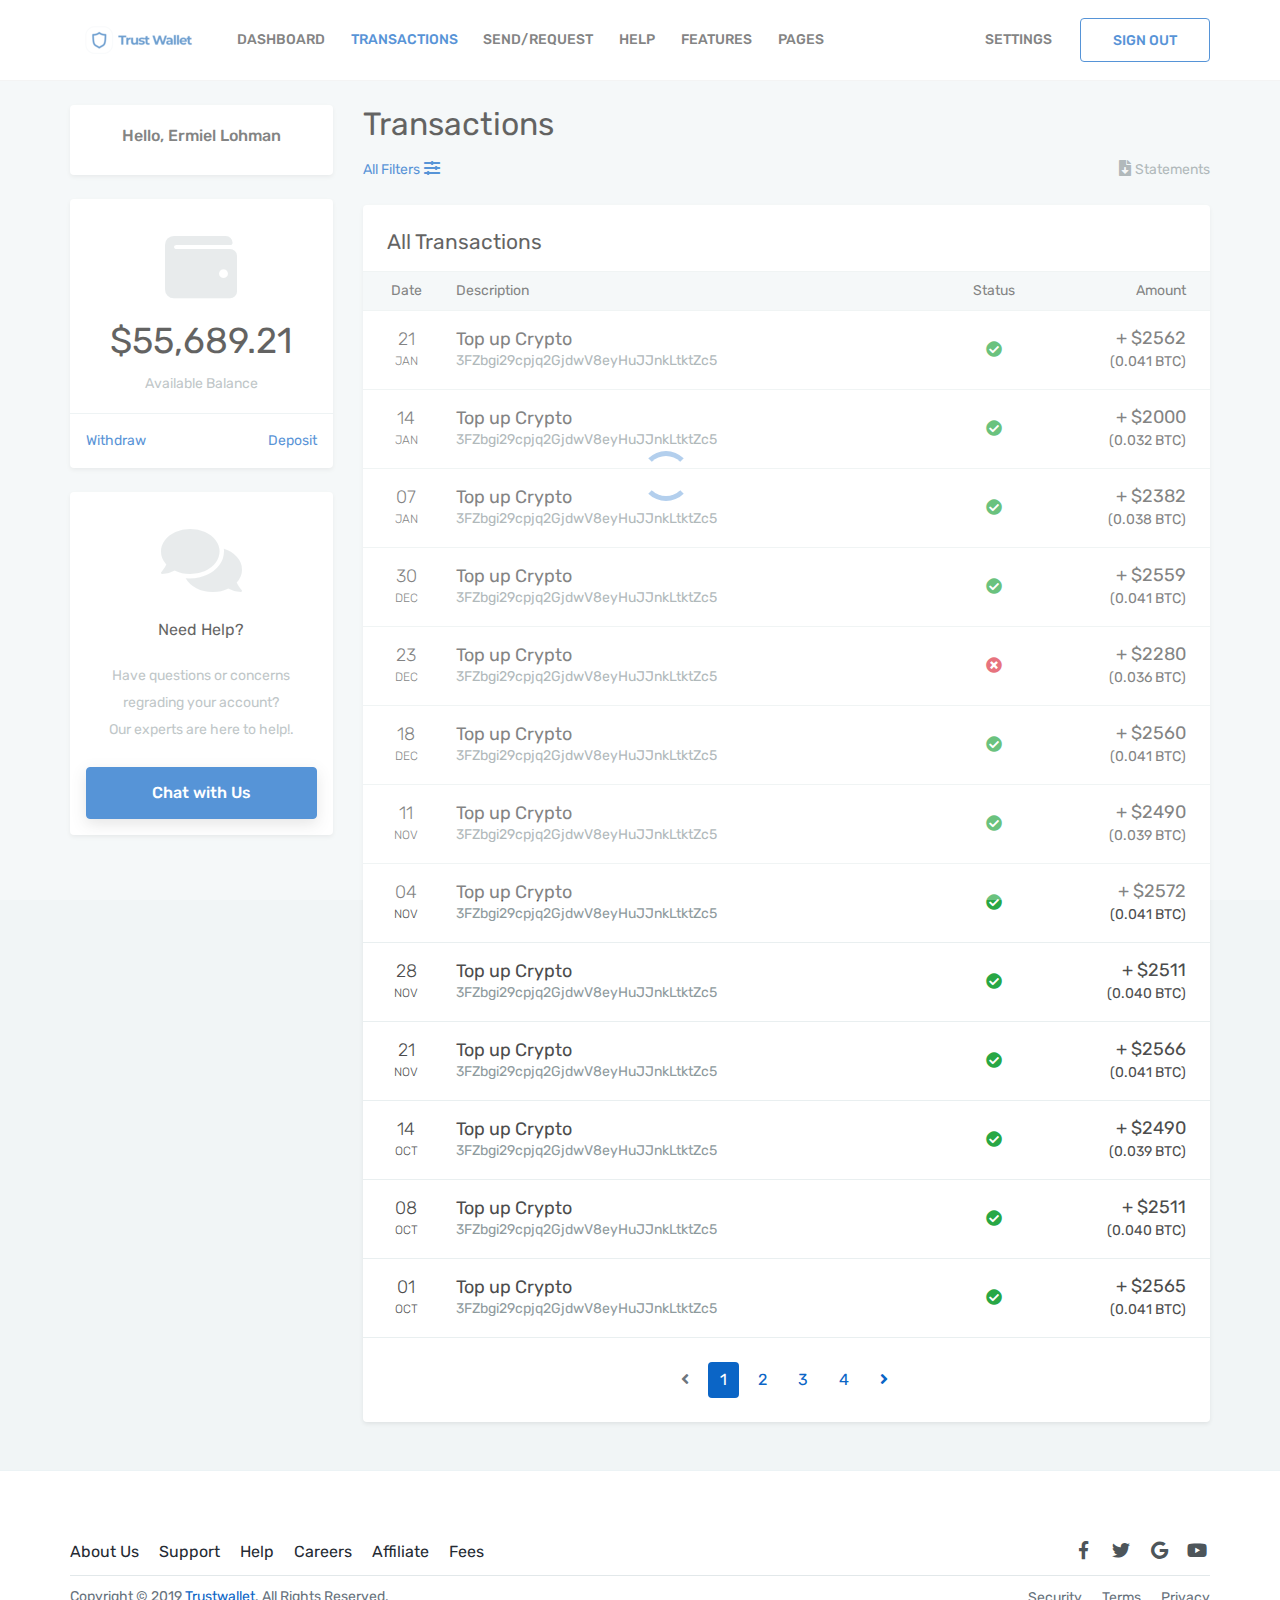
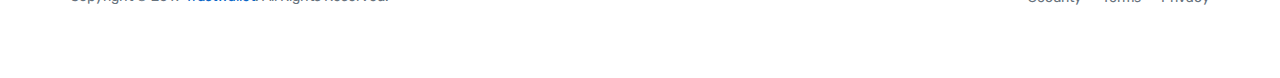
==== index.html @ 469fa81f "test 2" ====
<!DOCTYPE html>
<html lang="en">
<head>
<meta charset="UTF-8" />
<meta http-equiv="X-UA-Compatible" content="IE=edge">
<meta name="viewport" content="width=device-width, initial-scale=1, minimum-scale=1.0, shrink-to-fit=no">
<link href="images/favicon.png" rel="icon" />
<title>TrustWallet - Money Transfer and Online Payments </title>
<meta name="description" content="This professional design html template is for build a Money Transfer and online payments website.">
<meta name="author" content="harnishdesign.net">

<!-- Web Fonts
============================================= -->
<link rel='stylesheet' href='https://fonts.googleapis.com/css?family=Rubik:300,300i,400,400i,500,500i,700,700i,900,900i' type='text/css'>

<!-- Stylesheet
============================================= -->
<link rel="stylesheet" type="text/css" href="vendor/bootstrap/css/bootstrap.min.css" />
<link rel="stylesheet" type="text/css" href="vendor/font-awesome/css/all.min.css" />
<link rel="stylesheet" type="text/css" href="vendor/daterangepicker/daterangepicker.css" />
<!--<link rel="stylesheet" type="text/css" href="css/stylesheet.css" />-->

  <style>
    /*-----------------------------------------------------------------------------------

   Template Name: Payyed
   Description: Money Transfer and Online Payments HTML Template
   Template URI: http://demo.harnishdesign.net/html/payyed
   Author: Harnish Design
   Author URI: https://themeforest.net/user/harnishdesign
   Version: 1.0

=================================================
  Table of Contents
=================================================

	- Basic
	- Helpers Classes
	- Layouts
	- Header
		- Logo
		- Primary Menu
		- Secondary Nav
		- Page Header
	- Profile
		- Dashboard
		- Cards & Bank Account Page
	- Elements
		- Featured Box
		- Team
		- Accordion & Toggle
		- Tabs
		- Easy Responsive Tab Accordion
		- Custom Background
		- Owl Carousel
		- Brands Grid
		- Banner
		- Simple ul
	- Footer
		- Social Icons
		- Back to Top
	- Extra

-------------------------------------------------------------------*/
    /* =================================== */
    /*  Basic Style
    /* =================================== */
    body, html {
      height: 100%;
    }

    body {
      background: #f5f5f5;
      color: #4c4d4d;
      font-family: "Rubik", sans-serif;
      font-size: 14px;
      line-height: 22px;
    }

    form {
      padding: 0;
      margin: 0;
      display: inline;
    }

    img {
      vertical-align: inherit;
    }

    a, a:focus {
      color: #0b65c6;
      -webkit-transition: all 0.2s ease;
      transition: all 0.2s ease;
    }

    a:hover, a:active {
      color: #0b65c6;
      text-decoration: none;
      -webkit-transition: all 0.2s ease;
      transition: all 0.2s ease;
    }

    a:focus, a:active,
    .btn.active.focus,
    .btn.active:focus,
    .btn.focus,
    .btn:active.focus,
    .btn:active:focus,
    .btn:focus,
    button:focus,
    button:active {
      outline: none;
    }

    p {
      line-height: 1.9;
    }

    blockquote {
      border-left: 5px solid #eee;
      padding: 10px 20px;
    }

    iframe {
      border: 0 !important;
    }

    h1, h2, h3, h4, h5, h6 {
      color: #1e1d1c;
      font-family: "Rubik", sans-serif;
    }

    .lead {
      font-size: 1.3em;
      line-height: 1.8;
    }

    /*-------- Preloader --------*/
    #preloader {
      position: fixed;
      z-index: 999999999 !important;
      background-color: #fff;
      top: 0;
      left: 0;
      right: 0;
      bottom: 0;
      width: 100%;
      height: 100%;
    }
    #preloader [data-loader="dual-ring"] {
      position: absolute;
      top: 50%;
      left: 50%;
      width: 50px;
      height: 50px;
      margin-left: -25px;
      margin-top: -25px;
      display: inline-block;
      content: " ";
      display: block;
      margin: 1px;
      border-radius: 50%;
      border: 5px solid #0b65c6;
      border-color: #0b65c6 transparent #0b65c6 transparent;
      animation: dual-ring 1.2s linear infinite;
    }

    @keyframes dual-ring {
      0% {
        transform: rotate(0deg);
      }
      100% {
        transform: rotate(360deg);
      }
    }
    /* =================================== */
    /*  Helpers Classes
    /* =================================== */
    /* Box Shadow */
    .shadow-md {
      -webkit-box-shadow: 0px 0px 50px -35px rgba(0, 0, 0, 0.4);
      box-shadow: 0px 0px 50px -35px rgba(0, 0, 0, 0.4);
    }

    /* Border Radius */
    .rounded-top-0 {
      border-top-left-radius: 0px !important;
      border-top-right-radius: 0px !important;
    }

    .rounded-bottom-0 {
      border-bottom-left-radius: 0px !important;
      border-bottom-right-radius: 0px !important;
    }

    .rounded-left-0 {
      border-top-left-radius: 0px !important;
      border-bottom-left-radius: 0px !important;
    }

    .rounded-right-0 {
      border-top-right-radius: 0px !important;
      border-bottom-right-radius: 0px !important;
    }

    /* Text Size */
    .text-0 {
      font-size: 11px !important;
      font-size: 0.6875rem !important;
    }

    .text-1 {
      font-size: 12px !important;
      font-size: 0.75rem !important;
    }

    .text-2 {
      font-size: 14px !important;
      font-size: 0.875rem !important;
    }

    .text-3 {
      font-size: 16px !important;
      font-size: 1rem !important;
    }

    .text-4 {
      font-size: 18px !important;
      font-size: 1.125rem !important;
    }

    .text-5 {
      font-size: 21px !important;
      font-size: 1.3125rem !important;
    }

    .text-6 {
      font-size: 24px !important;
      font-size: 1.50rem !important;
    }

    .text-7 {
      font-size: 28px !important;
      font-size: 1.75rem !important;
    }

    .text-8 {
      font-size: 32px !important;
      font-size: 2rem !important;
    }

    .text-9 {
      font-size: 36px !important;
      font-size: 2.25rem !important;
    }

    .text-10 {
      font-size: 40px !important;
      font-size: 2.50rem !important;
    }

    .text-11 {
      font-size: 44px !important;
      font-size: 2.75rem !important;
    }

    .text-12 {
      font-size: 48px !important;
      font-size: 3rem !important;
    }

    .text-13 {
      font-size: 52px !important;
      font-size: 3.25rem !important;
    }

    .text-14 {
      font-size: 56px !important;
      font-size: 3.50rem !important;
    }

    .text-15 {
      font-size: 60px !important;
      font-size: 3.75rem !important;
    }

    .text-16 {
      font-size: 64px !important;
      font-size: 4rem !important;
    }

    .text-17 {
      font-size: 72px !important;
      font-size: 4.5rem !important;
    }

    .text-18 {
      font-size: 80px !important;
      font-size: 5rem !important;
    }

    .text-19 {
      font-size: 84px !important;
      font-size: 5.25rem !important;
    }

    .text-20 {
      font-size: 92px !important;
      font-size: 5.75rem !important;
    }

    /* Line height */
    .line-height-07 {
      line-height: 0.7 !important;
    }

    .line-height-1 {
      line-height: 1 !important;
    }

    .line-height-2 {
      line-height: 1.2 !important;
    }

    .line-height-3 {
      line-height: 1.4 !important;
    }

    .line-height-4 {
      line-height: 1.6 !important;
    }

    .line-height-5 {
      line-height: 1.8 !important;
    }

    /* Font Weight */
    .font-weight-100 {
      font-weight: 100 !important;
    }

    .font-weight-200 {
      font-weight: 200 !important;
    }

    .font-weight-300 {
      font-weight: 300 !important;
    }

    .font-weight-400 {
      font-weight: 400 !important;
    }

    .font-weight-500 {
      font-weight: 500 !important;
    }

    .font-weight-600 {
      font-weight: 600 !important;
    }

    .font-weight-700 {
      font-weight: 700 !important;
    }

    .font-weight-800 {
      font-weight: 800 !important;
    }

    .font-weight-900 {
      font-weight: 900 !important;
    }

    /* Opacity */
    .opacity-0 {
      opacity: 0;
    }

    .opacity-1 {
      opacity: 0.1;
    }

    .opacity-2 {
      opacity: 0.2;
    }

    .opacity-3 {
      opacity: 0.3;
    }

    .opacity-4 {
      opacity: 0.4;
    }

    .opacity-5 {
      opacity: 0.5;
    }

    .opacity-6 {
      opacity: 0.6;
    }

    .opacity-7 {
      opacity: 0.7;
    }

    .opacity-8 {
      opacity: 0.8;
    }

    .opacity-9 {
      opacity: 0.9;
    }

    .opacity-10 {
      opacity: 1;
    }

    /* Background light */
    .bg-light {
      background-color: #FFF !important;
    }

    .bg-light-1 {
      background-color: #f9f9fb !important;
    }

    .bg-light-2 {
      background-color: #f8f8fa !important;
    }

    .bg-light-3 {
      background-color: #f5f5f5 !important;
    }

    .bg-light-4 {
      background-color: #eff0f2 !important;
    }

    .bg-light-5 {
      background-color: #ececec !important;
    }

    /* Background Dark */
    .bg-dark {
      background-color: #111418 !important;
    }

    .bg-dark-1 {
      background-color: #191f24 !important;
    }

    .bg-dark-2 {
      background-color: #232a31 !important;
    }

    .bg-dark-3 {
      background-color: #2b343c !important;
    }

    .bg-dark-4 {
      background-color: #38434f !important;
    }

    .bg-dark-5 {
      background-color: #435161 !important;
    }

    hr {
      border-top: 1px solid rgba(16, 85, 96, 0.1);
    }

    /* =================================== */
    /*  Layouts
    /* =================================== */
    #main-wrapper {
      background: #f1f5f6;
    }
    #main-wrapper.boxed {
      max-width: 1200px;
      margin: 0 auto;
      -webkit-box-shadow: 0px 0px 10px rgba(0, 0, 0, 0.1);
      box-shadow: 0px 0px 10px rgba(0, 0, 0, 0.1);
    }

    .section {
      position: relative;
      padding: 104px 0;
      padding: 6.5rem 0;
    }

    @media only screen and (max-width: 768px) {
      .section {
        padding: 3.5rem 0;
      }
    }
    @media only screen and (min-width: 1200px) {
      .container {
        max-width: 1170px !important;
      }
    }
    /* =================================== */
    /*  Header
    /* =================================== */
    #header {
      background: #fff;
      border-bottom: 1px solid #efefef;
    }
    #header .navbar {
      padding: 0px;
    }
    #header.bg-transparent {
      position: absolute;
      z-index: 999;
      top: 0;
      left: 0;
      width: 100%;
      box-shadow: none;
      border-bottom: 1px solid rgba(250, 250, 250, 0.3);
    }
    #header .logo {
      position: relative;
      float: left;
      margin-right: 15px;
      -webkit-box-align: center;
      -ms-flex-align: center;
      align-items: center;
      display: -webkit-box;
      display: -ms-flexbox;
      display: flex;
      -ms-flex-item-align: stretch;
      align-self: stretch;
    }
    #header .header-row {
      position: relative;
      display: -webkit-box;
      display: -ms-flexbox;
      max-height: 100%;
      display: flex;
      -webkit-box-flex: 1;
      -ms-flex-positive: 1;
      flex-grow: 1;
      -ms-flex-preferred-size: 100%;
      flex-basis: 100%;
      -webkit-box-align: center;
      -ms-flex-align: center;
      align-items: center;
      -ms-flex-item-align: stretch;
      align-self: stretch;
    }
    #header .header-column {
      display: -webkit-box;
      display: -ms-flexbox;
      display: flex;
      -ms-flex-item-align: stretch;
      align-self: stretch;
      -webkit-box-align: center;
      -ms-flex-align: center;
      align-items: center;
      -webkit-box-flex: 1;
      -ms-flex-positive: 1;
      flex-grow: 1;
    }
    #header .header-column .header-row {
      -webkit-box-pack: inherit;
      -ms-flex-pack: inherit;
      justify-content: inherit;
    }

    .navbar-light .navbar-nav .active > .nav-link {
      color: #0c2f55;
    }
    .navbar-light .navbar-nav .nav-link.active, .navbar-light .navbar-nav .nav-link.show {
      color: #0c2f55;
    }
    .navbar-light .navbar-nav .show > .nav-link {
      color: #0c2f55;
    }

    .primary-menu, .login-signup {
      display: -webkit-box !important;
      display: -ms-flexbox !important;
      display: flex !important;
      height: auto !important;
      -webkit-box-ordinal-group: 0;
      -ms-flex-item-align: stretch;
      align-self: stretch;
    }
    .primary-menu.navbar, .login-signup.navbar {
      position: inherit;
    }
    .primary-menu ul.navbar-nav > li, .login-signup ul.navbar-nav > li {
      display: -webkit-box;
      display: -ms-flexbox;
      display: flex;
      height: 100%;
    }
    .primary-menu ul.navbar-nav > li a, .login-signup ul.navbar-nav > li a {
      display: -webkit-box;
      display: -ms-flexbox;
      display: flex;
      -webkit-box-align: center;
      -ms-flex-align: center;
      align-items: center;
    }
    .primary-menu ul.navbar-nav > li > a:not(.btn), .login-signup ul.navbar-nav > li > a:not(.btn) {
      height: 80px;
      padding-left: 0.85em;
      padding-right: 0.85em;
      color: #4c4d4d;
      -webkit-transition: all 0.2s ease;
      transition: all 0.2s ease;
      position: relative;
      text-transform: uppercase;
      font-weight: 500;
    }
    .primary-menu ul.navbar-nav > li:hover > a:not(.btn), .primary-menu ul.navbar-nav > li.active > a:not(.btn), .login-signup ul.navbar-nav > li:hover > a:not(.btn), .login-signup ul.navbar-nav > li.active > a:not(.btn) {
      color: #0b65c6;
      -webkit-transition: all 0.2s ease;
      transition: all 0.2s ease;
    }
    .primary-menu ul.navbar-nav > li.dropdown .dropdown-menu li > a:not(.btn), .login-signup ul.navbar-nav > li.dropdown .dropdown-menu li > a:not(.btn) {
      padding: 8px 0px;
      background-color: transparent;
      color: #777;
      -webkit-transition: all 0.2s ease;
      transition: all 0.2s ease;
    }
    .primary-menu ul.navbar-nav > li.dropdown .dropdown-menu li:hover > a:not(.btn), .login-signup ul.navbar-nav > li.dropdown .dropdown-menu li:hover > a:not(.btn) {
      color: #0b65c6;
      -webkit-transition: all 0.2s ease;
      transition: all 0.2s ease;
    }
    .primary-menu ul.navbar-nav > li.dropdown:hover > a:after, .login-signup ul.navbar-nav > li.dropdown:hover > a:after {
      clear: both;
      content: ' ';
      display: block;
      width: 0;
      height: 0;
      border-style: solid;
      border-color: transparent transparent #fff transparent;
      position: absolute;
      border-width: 0px 7px 6px 7px;
      bottom: 0px;
      left: 50%;
      margin: 0 0 0 -5px;
      z-index: 1022;
    }
    .primary-menu ul.navbar-nav > li.dropdown .dropdown-menu, .login-signup ul.navbar-nav > li.dropdown .dropdown-menu {
      -webkit-box-shadow: 0px 0px 12px rgba(0, 0, 0, 0.176);
      box-shadow: 0px 0px 12px rgba(0, 0, 0, 0.176);
      border: 0px none;
      padding: 10px 15px;
      min-width: 230px;
      margin: 0;
      font-size: 14px;
      font-size: 0.875rem;
      z-index: 1021;
    }
    .primary-menu .dropdown-menu-right, .login-signup .dropdown-menu-right {
      left: auto !important;
      right: 100% !important;
    }
    .primary-menu ul.navbar-nav > li.dropdown-mega, .login-signup ul.navbar-nav > li.dropdown-mega {
      position: static;
    }
    .primary-menu ul.navbar-nav > li.dropdown-mega > .dropdown-menu, .login-signup ul.navbar-nav > li.dropdown-mega > .dropdown-menu {
      width: 100%;
      padding: 20px 20px;
      margin-left: 0px !important;
    }
    .primary-menu ul.navbar-nav > li.dropdown-mega .dropdown-mega-content > .row > div, .login-signup ul.navbar-nav > li.dropdown-mega .dropdown-mega-content > .row > div {
      padding: 5px 5px 5px 20px;
      border-right: 1px solid #eee;
    }
    .primary-menu ul.navbar-nav > li.dropdown-mega .dropdown-mega-content > .row > div:last-child, .login-signup ul.navbar-nav > li.dropdown-mega .dropdown-mega-content > .row > div:last-child {
      border-right: 0;
    }
    .primary-menu ul.navbar-nav > li.dropdown-mega .sub-title, .login-signup ul.navbar-nav > li.dropdown-mega .sub-title {
      display: block;
      font-size: 16px;
      margin-top: 1rem;
      padding-bottom: 5px;
    }
    .primary-menu ul.navbar-nav > li.dropdown-mega .dropdown-mega-submenu, .login-signup ul.navbar-nav > li.dropdown-mega .dropdown-mega-submenu {
      list-style-type: none;
      padding-left: 0px;
    }
    .primary-menu ul.navbar-nav > li a.btn, .login-signup ul.navbar-nav > li a.btn {
      font-size: 14px;
      padding: 0.65rem 2rem;
      text-transform: uppercase;
    }
    .primary-menu ul.navbar-nav > li.dropdown .dropdown-menu .dropdown-menu, .login-signup ul.navbar-nav > li.dropdown .dropdown-menu .dropdown-menu {
      left: 100%;
      margin-top: -40px;
    }
    .primary-menu ul.navbar-nav > li.dropdown .dropdown-menu .dropdown-toggle:after, .login-signup ul.navbar-nav > li.dropdown .dropdown-menu .dropdown-toggle:after {
      border-top: .4em solid transparent;
      border-right: 0;
      border-bottom: 0.4em solid transparent;
      border-left: 0.4em solid;
    }
    .primary-menu ul.navbar-nav > li.dropdown .dropdown-toggle .arrow, .login-signup ul.navbar-nav > li.dropdown .dropdown-toggle .arrow {
      position: absolute;
      min-width: 30px;
      height: 100%;
      right: 0px;
      top: 0;
      -webkit-transition: all 0.2s ease;
      transition: all 0.2s ease;
    }
    .primary-menu ul.navbar-nav > li.dropdown .dropdown-toggle .arrow:after, .login-signup ul.navbar-nav > li.dropdown .dropdown-toggle .arrow:after {
      content: " ";
      position: absolute;
      top: 50%;
      left: 50%;
      border-color: #000;
      border-top: 1px solid;
      border-right: 1px solid;
      width: 6px;
      height: 6px;
      -webkit-transform: translate(-50%, -50%) rotate(45deg);
      transform: translate(-50%, -50%) rotate(45deg);
    }
    .primary-menu .dropdown-toggle:after, .login-signup .dropdown-toggle:after {
      content: none;
    }

    .dropdown-menu {
      -webkit-box-shadow: 0px 0px 12px rgba(0, 0, 0, 0.176);
      box-shadow: 0px 0px 12px rgba(0, 0, 0, 0.176);
      border: 0px none;
      font-size: 14px;
      font-size: 0.875rem;
    }

    .header-text-light .navbar-toggler span {
      background: #fff;
    }

    .header-text-light .login-signup ul.navbar-nav > li > a:not(.btn) {
      color: rgba(250, 250, 250, 0.85);
    }
    .header-text-light .login-signup ul.navbar-nav > li:hover > a:not(.btn), .header-text-light .login-signup ul.navbar-nav > li.active > a:not(.btn) {
      color: #fff;
    }

    @media (min-width: 992px) {
      .header-text-light .primary-menu ul.navbar-nav > li > a:not(.btn) {
        color: rgba(250, 250, 250, 0.85);
      }
      .header-text-light .primary-menu ul.navbar-nav > li:hover > a:not(.btn), .header-text-light .primary-menu ul.navbar-nav > li.active > a:not(.btn) {
        color: #fff;
      }
    }
    .primary-menu.navbar-dropdown-dark ul.navbar-nav > li.dropdown .dropdown-menu {
      background-color: #252A2C;
      color: #fff;
    }
    .primary-menu.navbar-dropdown-dark ul.navbar-nav > li.dropdown .dropdown-menu .dropdown-menu {
      background-color: #272c2e;
    }
    .primary-menu.navbar-dropdown-dark ul.navbar-nav > li.dropdown:hover > a:after {
      border-color: transparent transparent #252A2C transparent;
    }
    .primary-menu.navbar-dropdown-dark ul.navbar-nav > li.dropdown .dropdown-menu li > a:not(.btn) {
      color: #a3a2a2;
    }
    .primary-menu.navbar-dropdown-dark ul.navbar-nav > li.dropdown .dropdown-menu li:hover > a:not(.btn) {
      color: #fff;
    }
    .primary-menu.navbar-dropdown-dark ul.navbar-nav > li.dropdown-mega .dropdown-mega-content > .row > div {
      border-color: #3a3a3a;
    }
    .primary-menu.navbar-dropdown-primary ul.navbar-nav > li.dropdown .dropdown-menu {
      background-color: #0b65c6;
      color: #fff;
    }
    .primary-menu.navbar-dropdown-primary ul.navbar-nav > li.dropdown .dropdown-menu .dropdown-menu {
      background-color: #0b65c6;
    }
    .primary-menu.navbar-dropdown-primary ul.navbar-nav > li.dropdown:hover > a:after {
      border-color: transparent transparent #0b65c6 transparent;
    }
    .primary-menu.navbar-dropdown-primary ul.navbar-nav > li.dropdown .dropdown-menu li > a:not(.btn) {
      color: rgba(250, 250, 250, 0.95);
    }
    .primary-menu.navbar-dropdown-primary ul.navbar-nav > li.dropdown .dropdown-menu li:hover > a:not(.btn) {
      color: #fff;
    }
    .primary-menu.navbar-dropdown-primary ul.navbar-nav > li.dropdown-mega .dropdown-mega-content > .row > div {
      border-color: rgba(250, 250, 250, 0.2);
    }

    @media (max-width: 991px) {
      #header .navbar-dropdown-dark.primary-menu:before, .primary-menu.navbar-dropdown-dark ul.navbar-nav > li.dropdown .dropdown-menu .dropdown-menu {
        background-color: #252A2C;
      }

      #header .navbar-dropdown-primary.primary-menu:before {
        background-color: #0b65c6;
      }

      .primary-menu.navbar-dropdown-primary ul.navbar-nav > li.dropdown .dropdown-menu .dropdown-menu {
        background-color: #0b65c6;
      }
      .primary-menu.navbar-dropdown-dark ul.navbar-nav li {
        border-color: #444;
      }
      .primary-menu.navbar-dropdown-dark ul.navbar-nav > li > a {
        color: #a3a2a2;
      }
      .primary-menu.navbar-dropdown-dark ul.navbar-nav > li:hover > a {
        color: #fff;
      }
      .primary-menu.navbar-dropdown-primary ul.navbar-nav li {
        border-color: rgba(250, 250, 250, 0.2);
      }
      .primary-menu.navbar-dropdown-primary ul.navbar-nav > li > a {
        color: rgba(250, 250, 250, 0.8);
      }
      .primary-menu.navbar-dropdown-primary ul.navbar-nav > li:hover > a {
        color: #fff;
      }
    }
    @media (min-width: 992px) {
      .navbar-toggler {
        display: none;
      }

      .primary-menu ul.navbar-nav > li + li {
        margin-left: 2px;
      }
      .primary-menu ul.navbar-nav > li.dropdown .dropdown-menu li:hover > a:not(.btn) {
        margin-left: 5px;
      }
      .primary-menu ul.navbar-nav > li.dropdown .dropdown-menu li:hover > a .arrow {
        right: -3px;
        -webkit-transition: all 0.2s ease;
        transition: all 0.2s ease;
      }
      .primary-menu ul.navbar-nav > li.dropdown > .dropdown-toggle .arrow {
        display: none;
      }
      .primary-menu ul.navbar-nav > li.dropdown-mega .sub-title:first-child {
        margin-top: 0px;
      }
    }
    @media (max-width: 991px) {
      /* Mobile Menu Button */
      .navbar-toggler {
        width: 25px;
        height: 30px;
        padding: 10px;
        margin: 18px 10px;
        position: relative;
        -webkit-transform: rotate(0deg);
        transform: rotate(0deg);
        -webkit-transition: 0.5s ease-in-out;
        transition: 0.5s ease-in-out;
        cursor: pointer;
        display: block;
      }
      .navbar-toggler span {
        display: block;
        position: absolute;
        height: 2px;
        width: 100%;
        background: #3c3636;
        border-radius: 2px;
        opacity: 1;
        left: 0;
        -webkit-transform: rotate(0deg);
        transform: rotate(0deg);
        -webkit-transition: 0.25s ease-in-out;
        transition: 0.25s ease-in-out;
      }
      .navbar-toggler span:nth-child(1) {
        top: 6px;
        -webkit-transform-origin: left center;
        -moz-transform-origin: left center;
        -o-transform-origin: left center;
        transform-origin: left center;
      }
      .navbar-toggler span:nth-child(2) {
        top: 12px;
        -webkit-transform-origin: left center;
        -moz-transform-origin: left center;
        -o-transform-origin: left center;
        transform-origin: left center;
      }
      .navbar-toggler span:nth-child(3) {
        top: 18px;
        -webkit-transform-origin: left center;
        -moz-transform-origin: left center;
        -o-transform-origin: left center;
        transform-origin: left center;
      }
      .navbar-toggler.open span:nth-child(1) {
        top: 5px;
        left: 4px;
        -webkit-transform: rotate(45deg);
        transform: rotate(45deg);
      }
      .navbar-toggler.open span:nth-child(2) {
        width: 0%;
        opacity: 0;
      }
      .navbar-toggler.open span:nth-child(3) {
        top: 21px;
        left: 4px;
        -webkit-transform: rotate(-45deg);
        transform: rotate(-45deg);
      }

      #header .primary-menu {
        position: absolute;
        top: 99%;
        right: 0;
        left: 0;
        background: transparent;
        margin-top: 0px;
        z-index: 1000;
      }
      #header .primary-menu:before {
        content: '';
        display: block;
        position: absolute;
        top: 0;
        left: 50%;
        width: 100vw;
        height: 100%;
        background: #fff;
        z-index: -1;
        -webkit-transform: translateX(-50%);
        transform: translateX(-50%);
        -webkit-box-shadow: 0px 0px 15px rgba(0, 0, 0, 0.1);
        box-shadow: 0px 0px 15px rgba(0, 0, 0, 0.1);
      }
      #header .primary-menu > div {
        overflow: hidden;
        overflow-y: auto;
        max-height: 65vh;
        margin: 18px 0;
      }

      .primary-menu ul.navbar-nav li {
        display: block;
        border-bottom: 1px solid #eee;
        margin: 0;
        padding: 0;
      }
      .primary-menu ul.navbar-nav li:last-child {
        border: none;
      }
      .primary-menu ul.navbar-nav li.dropdown > .dropdown-toggle > .arrow.open:after {
        -webkit-transform: translate(-50%, -50%) rotate(-45deg);
        transform: translate(-50%, -50%) rotate(-45deg);
        -webkit-transition: all 0.2s ease;
        transition: all 0.2s ease;
      }
      .primary-menu ul.navbar-nav > li > a:not(.btn) {
        height: auto;
        padding: 8px 0;
        position: relative;
      }
      .primary-menu ul.navbar-nav > li.dropdown .dropdown-menu li > a:not(.btn) {
        padding: 8px 0;
        position: relative;
      }
      .primary-menu ul.navbar-nav > li.dropdown:hover > a:after {
        content: none;
      }
      .primary-menu ul.navbar-nav > li.dropdown .dropdown-toggle .arrow:after {
        -webkit-transform: translate(-50%, -50%) rotate(134deg);
        transform: translate(-50%, -50%) rotate(134deg);
        -webkit-transition: all 0.2s ease;
        transition: all 0.2s ease;
      }
      .primary-menu ul.navbar-nav > li.dropdown .dropdown-menu {
        margin: 0;
        -webkit-box-shadow: none;
        box-shadow: none;
        border: none;
        padding: 0px 0px 0px 15px;
      }
      .primary-menu ul.navbar-nav > li.dropdown .dropdown-menu .dropdown-menu {
        margin: 0;
      }
      .primary-menu ul.navbar-nav > li.dropdown-mega .dropdown-mega-content > .row > div {
        padding: 0px 15px;
      }
    }
    @media (max-width: 767px) {
      .login-signup ul.navbar-nav > li a.btn {
        padding: 0.65rem 0.8rem;
      }
    }
    /* Secondary Nav */
    .secondary-nav.nav {
      padding-left: 8px;
    }
    .secondary-nav.nav .nav-link {
      text-align: center;
      font-size: 16px;
      padding: 1rem 20px;
      white-space: nowrap;
      color: rgba(250, 250, 250, 0.9);
      -webkit-transition: all 0.2s ease;
      transition: all 0.2s ease;
    }
    .secondary-nav.nav .nav-link:hover {
      color: #fafafa;
      -webkit-transition: all 0.2s ease;
      transition: all 0.2s ease;
    }
    .secondary-nav.nav .nav-link span {
      display: block;
      font-size: 30px;
      margin-bottom: 5px;
    }
    .secondary-nav.nav .nav-item .nav-link.active {
      background: rgba(0, 0, 0, 0.1);
      color: #fff;
    }
    .secondary-nav.nav.alternate .nav-link {
      color: rgba(0, 0, 0, 0.6);
    }
    .secondary-nav.nav.alternate .nav-link:hover {
      color: black;
    }
    .secondary-nav.nav.alternate .nav-item .nav-link.active {
      background-color: transparent;
      color: #1e1d1c;
      border-bottom: 3px solid #0b65c6;
    }

    @media (max-width: 1199px) {
      .secondary-nav.nav {
        flex-wrap: nowrap;
        overflow: hidden;
        overflow-x: auto;
        -ms-overflow-style: -ms-autohiding-scrollbar;
        -webkit-overflow-scrolling: touch;
      }
    }
    /* Page Header */
    .page-header {
      margin: 0 0 30px 0;
      padding: 30px 0;
    }
    .page-header h1 {
      font-weight: normal;
      font-size: 30px;
      margin: 0;
      padding: 5px 0;
    }
    .page-header .breadcrumb {
      background: none;
      margin: 0 0 8px 2px;
      padding: 0;
      position: relative;
      -webkit-box-pack: center;
      -ms-flex-pack: center;
      justify-content: center;
    }
    .page-header .breadcrumb > li {
      display: inline-block;
      font-size: 0.85em;
      text-shadow: none;
      -webkit-transition: all 0.2s ease;
      transition: all 0.2s ease;
    }
    .page-header .breadcrumb > li + li:before {
      color: inherit;
      opacity: 0.7;
      font-family: 'Font Awesome 5 Free';
      content: "\f105";
      padding: 0 7px 0 5px;
      font-weight: 900;
    }
    .page-header .breadcrumb > li a {
      -webkit-transition: all 0.2s ease;
      transition: all 0.2s ease;
    }
    .page-header .breadcrumb > li a:hover {
      -webkit-transition: all 0.2s ease;
      transition: all 0.2s ease;
    }
    .page-header.page-header-text-light {
      color: #fff;
    }
    .page-header.page-header-text-light h1 {
      color: #fff;
    }
    .page-header.page-header-text-light .breadcrumb > li {
      color: rgba(250, 250, 250, 0.8);
    }
    .page-header.page-header-text-light .breadcrumb > li a {
      color: rgba(250, 250, 250, 0.8);
    }
    .page-header.page-header-text-light .breadcrumb > li a:hover {
      color: #fff;
    }
    .page-header.page-header-text-dark h1 {
      color: #1e1d1c;
    }
    .page-header.page-header-text-dark .breadcrumb > li {
      color: #707070;
    }
    .page-header.page-header-text-dark .breadcrumb > li a {
      color: #707070;
    }
    .page-header.page-header-text-dark .breadcrumb > li a:hover {
      color: #0b65c6;
    }

    /* =================================== */
    /*  Profile
    /* =================================== */
    /* Dashboard */
    .profile-thumb {
      position: relative;
      width: 100px;
      height: 100px;
      display: inline-block;
    }
    .profile-thumb .profile-thumb-edit {
      font-size: 16px;
      width: 37px;
      height: 37px;
      border-radius: 100%;
      position: absolute;
      overflow: hidden;
      bottom: 0px;
      right: 0;
      display: -ms-flexbox !important;
      display: flex !important;
      -ms-flex-pack: center !important;
      justify-content: center !important;
      -ms-flex-align: center !important;
      align-items: center !important;
    }
    .profile-thumb .profile-thumb-edit .custom-file-input {
      cursor: pointer;
    }

    .profile-completeness .border {
      border: 1px solid #ecf1f2 !important;
    }

    .transaction-title {
      background-color: #f1f5f6;
      border-top: 1px solid #e9eff0;
      border-bottom: 1px solid #e9eff0;
    }

    .transaction-item {
      border-bottom: 1px solid #e9eff0;
    }
    .transaction-item:hover {
      background-color: #f4f7f8;
      cursor: pointer;
    }

    .transaction-details {
      max-width: 620px !important;
    }
    .transaction-details .modal-content {
      border: none !important;
    }
    .transaction-details .modal-body {
      padding: 0px !important;
    }

    /* Cards & Bank Accounts*/
    .account-card {
      position: relative;
      background: -webkit-linear-gradient(135deg, #6c6c6b, #9e9e9c);
      background: -moz-linear-gradient(135deg, #6c6c6b, #9e9e9c);
      background: -o-linear-gradient(135deg, #6c6c6b, #9e9e9c);
      background: -ms-linear-gradient(135deg, #6c6c6b, #9e9e9c);
      background: linear-gradient(-45deg, #6c6c6b, #9e9e9c);
    }
    .account-card.account-card-primary {
      background: -webkit-linear-gradient(135deg, #0f5e9d, #418fce);
      background: -moz-linear-gradient(135deg, #0f5e9d, #418fce);
      background: -o-linear-gradient(135deg, #0f5e9d, #418fce);
      background: -ms-linear-gradient(135deg, #0f5e9d, #418fce);
      background: linear-gradient(-45deg, #0f5e9d, #418fce);
    }
    .account-card .account-card-expire {
      font-size: 8px;
      line-height: 10px;
    }
    .account-card .account-card-overlay {
      position: absolute;
      background: rgba(0, 0, 0, 0.85);
      top: 0px;
      left: 0px;
      height: 100%;
      width: 100%;
      -ms-flex-align: center;
      align-items: center;
      -ms-flex-pack: center;
      justify-content: center;
      display: -ms-flexbox;
      display: flex;
      opacity: 0;
      -webkit-transition: all 0.3s ease;
      transition: all 0.3s ease;
    }
    .account-card:hover .account-card-overlay {
      opacity: 1;
      -webkit-transition: all 0.3s ease;
      transition: all 0.3s ease;
    }

    .account-card-new {
      background: #f1f5f6;
      border: 1px solid #ebebeb;
    }

    .account-card .border-left, .account-card .border-right {
      border-color: rgba(250, 250, 250, 0.1) !important;
    }

    .login-signup-page {
      max-width: 460px;
    }

    /* =================================== */
    /*  Elements
    /* =================================== */
    /* Featured Box */
    .featured-box {
      box-sizing: border-box;
      margin-left: auto;
      margin-right: auto;
      position: relative;
    }
    .featured-box h3, .featured-box h4 {
      font-size: 1.25rem;
      font-size: 20px;
      margin-bottom: 10px;
      font-weight: 500;
    }
    .featured-box:not(.style-5) .featured-box-icon {
      display: inline-block;
      font-size: 40px;
      height: 45px;
      line-height: 45px;
      padding: 0;
      width: 45px;
      margin-top: 0;
      margin-bottom: 20px;
      color: #4c4d4d;
      border-radius: 0;
    }
    .featured-box.style-1, .featured-box.style-2, .featured-box.style-3 {
      padding-left: 50px;
      padding-top: 8px;
    }
    .featured-box.style-1 .featured-box-icon, .featured-box.style-2 .featured-box-icon, .featured-box.style-3 .featured-box-icon {
      position: absolute;
      top: 0;
      left: 0;
      margin-bottom: 0;
      font-size: 30px;
      -ms-flex-pack: center !important;
      justify-content: center !important;
      text-align: center;
    }
    .featured-box.style-2 p {
      margin-left: -50px;
    }
    .featured-box.style-3 {
      padding-left: 90px;
      padding-top: 0px;
    }
    .featured-box.style-3 .featured-box-icon {
      width: 70px;
      height: 70px;
      -ms-flex-negative: 0;
      flex-shrink: 0;
      display: -webkit-box;
      display: -ms-flexbox;
      display: flex;
      -webkit-box-align: center;
      -ms-flex-align: center;
      align-items: center;
    }
    .featured-box.style-4 {
      text-align: center;
    }
    .featured-box.style-4 .featured-box-icon {
      margin: 0 auto 24px;
      margin: 0 auto 1.5rem;
      width: 120px;
      height: 120px;
      text-align: center;
      -ms-flex-negative: 0;
      flex-shrink: 0;
      display: -webkit-box;
      display: -ms-flexbox;
      display: flex;
      -webkit-box-align: center;
      -ms-flex-align: center;
      align-items: center;
      -webkit-box-shadow: 0px 0px 50px rgba(0, 0, 0, 0.03);
      box-shadow: 0px 0px 50px rgba(0, 0, 0, 0.03);
    }
    .featured-box.style-4 .featured-box-icon i.fa, .featured-box.style-4 .featured-box-icon i.fas, .featured-box.style-4 .featured-box-icon i.far, .featured-box.style-4 .featured-box-icon i.fal, .featured-box.style-4 .featured-box-icon i.fab {
      font-size: 58px;
      font-size: 3.625rem;
      margin: 0 auto;
    }
    .featured-box.style-5 {
      text-align: center;
      background: #fff;
      border: 1px solid #f0f2f3;
      -webkit-box-shadow: 0px 2px 5px rgba(0, 0, 0, 0.05);
      box-shadow: 0px 2px 5px rgba(0, 0, 0, 0.05);
      -webkit-transition: all 0.3s ease-in-out;
      transition: all 0.3s ease-in-out;
    }
    .featured-box.style-5:hover {
      border: 1px solid #ebeded;
      -webkit-box-shadow: 0px 5px 1.5rem rgba(0, 0, 0, 0.15);
      box-shadow: 0px 5px 1.5rem rgba(0, 0, 0, 0.15);
    }
    .featured-box.style-5 h3 {
      background: #f1f5f6;
      font-size: 16px;
      padding: 8px 0;
      margin-bottom: 0px;
    }
    .featured-box.style-5 .featured-box-icon {
      font-size: 50px;
      margin: 44px 0px;
    }

    /* Video Play button */
    .btn-video-play {
      width: 74px;
      height: 74px;
      line-height: 74px;
      text-align: center;
      display: inline-block;
      font-size: 18px;
    }

    /* Testimonial */
    .testimonial {
      background: #fff;
      border: 1px solid #f1f5f6;
      -webkit-box-shadow: 0px 5px 10px rgba(0, 0, 0, 0.05);
      box-shadow: 0px 5px 10px rgba(0, 0, 0, 0.05);
      -webkit-transition: all 0.3s ease-in-out;
      transition: all 0.3s ease-in-out;
    }

    /* Team */
    .team {
      text-align: center;
      padding: 15px;
      background: #fff;
      -webkit-transition: all 0.2s ease;
      transition: all 0.2s ease;
    }
    .team:hover {
      -webkit-box-shadow: 0px 0px 60px 0px rgba(0, 0, 0, 0.15);
      box-shadow: 0px 0px 60px 0px rgba(0, 0, 0, 0.15);
      -webkit-transition: all 0.2s ease;
      transition: all 0.2s ease;
    }
    .team img {
      margin-bottom: 20px;
    }
    .team h3 {
      font-size: 18px;
    }
    .team p {
      margin-bottom: 0.5rem;
    }

    /* Accordion & Toggle */
    .accordion .card {
      border: none;
      margin-bottom: 8px;
      margin-bottom: 0.5rem;
      background-color: transparent;
    }
    .accordion .card-header {
      padding: 0;
      border: none;
      background: none;
    }
    .accordion .card-header a {
      font-size: 16px;
      font-weight: normal;
      padding: 1rem 1.25rem 1rem 2.25rem;
      display: block;
      border-radius: 4px;
      position: relative;
    }
    .accordion:not(.accordion-alternate) .card-header a {
      background-color: #0b65c6;
      color: #fff;
    }
    .accordion:not(.accordion-alternate) .card-header a.collapsed {
      background-color: #f1f2f4;
      color: #4c4d4d;
    }
    .accordion .card-header a:before {
      position: absolute;
      content: " ";
      left: 20px;
      top: calc(50% + 2px);
      width: 9px;
      height: 9px;
      border-color: #CCC;
      border-top: 2px solid;
      border-right: 2px solid;
      -webkit-transform: translate(-50%, -50%) rotate(-45deg);
      transform: translate(-50%, -50%) rotate(-45deg);
      -webkit-transition: all 0.2s ease;
      transition: all 0.2s ease;
      -webkit-backface-visibility: hidden;
      backface-visibility: hidden;
    }
    .accordion .card-header a.collapsed:before {
      top: calc(50% - 2px);
      -webkit-transform: translate(-50%, -50%) rotate(135deg);
      transform: translate(-50%, -50%) rotate(135deg);
    }
    .accordion .card-body {
      line-height: 26px;
      padding: 1rem 0 1rem 2.25rem;
    }
    .accordion.arrow-right .card-header a {
      padding-left: 1.25rem;
    }
    .accordion.arrow-right .card-header a:before {
      right: 15px;
      left: auto;
    }
    .accordion.accordion-alternate .card {
      margin: 0;
    }
    .accordion.accordion-alternate .card-header a {
      padding-left: 1.40rem;
      border-top: 1px solid #e4e9ec;
      border-radius: 0px;
    }
    .accordion.accordion-alternate .card:first-of-type .card-header a {
      border-top: 0px;
    }
    .accordion.accordion-alternate .card-header a:before {
      left: 6px;
    }
    .accordion.accordion-alternate .card-header a.collapsed {
      color: #4c4d4d;
    }
    .accordion.accordion-alternate .card-body {
      padding: 0rem 0 1rem 1.25rem;
    }
    .accordion.accordion-alternate.arrow-right .card-header a {
      padding-left: 0;
    }
    .accordion.accordion-alternate.arrow-right .card-header a:before {
      right: 0px;
      left: auto;
    }
    .accordion.toggle .card-header a:before {
      content: "-";
      border: none;
      font-size: 20px;
      height: auto;
      top: calc(50% + 2px);
      width: auto;
      -webkit-transform: translate(-50%, -50%) rotate(180deg);
      transform: translate(-50%, -50%) rotate(180deg);
    }
    .accordion.toggle .card-header a.collapsed:before {
      content: "+";
      top: calc(50% - 1px);
      -webkit-transform: translate(-50%, -50%) rotate(0deg);
      transform: translate(-50%, -50%) rotate(0deg);
    }
    .accordion.accordion-alternate.style-2 .card-header a {
      padding-left: 0px;
    }
    .accordion.accordion-alternate.style-2 .card-header a:before {
      right: 2px;
      left: auto;
      -webkit-transform: translate(-50%, -50%) rotate(135deg);
      transform: translate(-50%, -50%) rotate(135deg);
      top: 50%;
    }
    .accordion.accordion-alternate.style-2 .card-header a.collapsed:before {
      -webkit-transform: translate(-50%, -50%) rotate(45deg);
      transform: translate(-50%, -50%) rotate(45deg);
    }
    .accordion.accordion-alternate.style-2 .card-body {
      padding-left: 0px;
    }
    .accordion.accordion-alternate.popularRoutes .card-header .nav {
      margin-top: 3px;
    }
    .accordion.accordion-alternate.popularRoutes .card-header .nav a {
      font-size: 14px;
    }
    .accordion.accordion-alternate.popularRoutes .card-header a {
      padding: 0px 8px 0px 0px;
      border: none;
      font-size: inherit;
    }
    .accordion.accordion-alternate.popularRoutes .card-header a:before {
      content: none;
    }
    .accordion.accordion-alternate.popularRoutes .card-header h5 {
      cursor: pointer;
    }
    .accordion.accordion-alternate.popularRoutes .card-header h5:before {
      position: absolute;
      content: " ";
      right: 0px;
      top: 24px;
      width: 10px;
      height: 10px;
      opacity: 0.6;
      border-top: 2px solid;
      border-right: 2px solid;
      -webkit-transform: translate(-50%, -50%) rotate(-45deg);
      transform: translate(-50%, -50%) rotate(-45deg);
      -webkit-transition: all 0.2s ease;
      transition: all 0.2s ease;
      -webkit-backface-visibility: hidden;
      backface-visibility: hidden;
    }
    .accordion.accordion-alternate.popularRoutes .card-header h5.collapsed:before {
      top: 24px;
      -webkit-transform: translate(-50%, -50%) rotate(135deg);
      transform: translate(-50%, -50%) rotate(135deg);
    }
    .accordion.accordion-alternate.popularRoutes .card-body {
      padding: 0;
    }
    .accordion.accordion-alternate.popularRoutes .card {
      border-bottom: 2px solid #e4e9ec;
      padding: 15px 0px;
    }
    .accordion.accordion-alternate.popularRoutes .routes-list {
      margin: 1rem 0px 0px 0px;
      padding: 0px;
      list-style: none;
    }
    .accordion.accordion-alternate.popularRoutes .routes-list a {
      color: inherit;
      display: -ms-flexbox !important;
      display: flex !important;
      -ms-flex-align: center !important;
      align-items: center !important;
    }
    .accordion.accordion-alternate.popularRoutes .routes-list a:hover {
      color: #0071cc;
      text-decoration: underline;
    }

    /* Tabs */
    .nav-tabs {
      border-bottom: 1px solid #d7dee3;
    }
    .nav-tabs .nav-item .nav-link {
      border: 0;
      background: transparent;
      font-size: 1rem;
      position: relative;
      border-radius: 0;
      padding: 1rem 20px;
      color: #7b8084;
      white-space: nowrap !important;
    }
    .nav-tabs .nav-item .nav-link.active {
      color: #0c2f55;
    }
    .nav-tabs .nav-item .nav-link.active:after {
      height: 3px;
      width: 100%;
      content: ' ';
      background-color: #0b65c6;
      display: block;
      position: absolute;
      bottom: -3px;
      left: 0;
      -webkit-transform: translateY(-3px);
      transform: translateY(-3px);
    }
    .nav-tabs.flex-column {
      border-right: 1px solid #d7dee3;
      border-bottom: 0px;
      padding: 1.5rem 0;
    }
    .nav-tabs.flex-column .nav-item .nav-link {
      border: 1px solid #d7dee3;
      border-right: 0px;
      background-color: #f6f7f8;
      font-size: 14px;
      padding: 0.75rem 1rem;
      color: #535b61;
    }
    .nav-tabs.flex-column .nav-item:first-of-type .nav-link {
      border-top-left-radius: 4px;
    }
    .nav-tabs.flex-column .nav-item:last-of-type .nav-link {
      border-bottom-left-radius: 4px;
    }
    .nav-tabs.flex-column .nav-item .nav-link.active {
      background-color: transparent;
      color: #0b65c6;
    }
    .nav-tabs.flex-column .nav-item .nav-link.active:after {
      height: 100%;
      width: 2px;
      background: #fff;
      right: -1px;
      left: auto;
    }
    .nav-tabs.style-2 {
      background: rgba(0, 0, 0, 0.4);
      border-radius: 4px 4px 0px 0px;
      border: 0px;
    }
    .nav-tabs.style-2 .nav-item {
      margin-bottom: 0px;
    }
    .nav-tabs.style-2 .nav-item .nav-link {
      color: #fff;
      font-size: 13px;
      padding: 0.7rem 1rem;
      text-transform: uppercase;
    }
    .nav-tabs.style-2 .nav-item .nav-link:hover {
      background: rgba(250, 250, 250, 0.2);
    }
    .nav-tabs.style-2 .nav-item .nav-link.active, .nav-tabs.style-2 .nav-item .nav-link:hover.active {
      background: #0b65c6;
    }
    .nav-tabs.style-2 .nav-item .nav-link.active:after {
      content: none;
    }
    .nav-tabs.style-3 {
      border: none;
      margin-bottom: 8px;
    }
    .nav-tabs.style-3.border-bottom {
      border-bottom: 1px solid rgba(250, 250, 250, 0.3) !important;
    }
    .nav-tabs.style-4.border-bottom {
      border-bottom: 1px solid rgba(250, 250, 250, 0.3) !important;
    }
    .nav-tabs.style-3 .nav-item .nav-link {
      color: #8298af;
      margin: 0 10px;
      padding: 0.6rem 0.9375rem;
      text-align: center;
      font-size: 13px;
      font-size: 0.8125rem;
    }
    .nav-tabs.style-3 .nav-item:first-child .nav-link {
      margin-left: 0px;
    }
    .nav-tabs.style-3 .nav-item .nav-link.active {
      color: #fff;
    }
    .nav-tabs.style-2 .nav-item .nav-link:hover.active {
      color: #fff;
    }
    .nav-tabs.style-3 .nav-item .nav-link:hover {
      color: #a6bcd3;
    }
    .nav-tabs.style-3 .nav-item .nav-link.active:after {
      height: 3px;
    }
    .nav-tabs.style-3 .nav-item .nav-link span {
      display: block;
      font-size: 30px;
      margin-bottom: 5px;
    }
    .nav-tabs.style-4 {
      border: none;
    }
    .nav-tabs.style-4 .nav-item {
      margin-right: 20px;
    }
    .nav-tabs.style-4 .nav-item .nav-link {
      color: #fff;
      opacity: 0.65;
      filter: alpha(opacity=65);
      text-align: center;
      font-size: 20px;
      padding-left: 0px;
      padding-right: 0px;
      padding-bottom: .7rem;
      font-weight: 500;
    }
    .nav-tabs.style-4 .nav-item .nav-link.active, .nav-tabs.style-4 .nav-item .nav-link:hover.active {
      color: #fff;
      opacity: 1;
      filter: alpha(opacity=100);
    }
    .nav-tabs.style-4 .nav-item .nav-link.active::after {
      content: none;
    }
    .nav-tabs.style-5 {
      border-bottom: 0px !important;
    }
    .nav-tabs.style-5 .nav-item .nav-link {
      background: #f1f5f6;
      font-size: 18px;
      padding: 2rem 1rem;
      color: #8d999c;
    }
    .nav-tabs.style-5 .nav-item .nav-link.active {
      background: #fff;
      color: #1e1d1c;
    }
    .nav-tabs.style-5 .nav-item .nav-link.active:after {
      content: none;
    }

    .nav-tabs:not(.flex-column) {
      flex-wrap: nowrap;
      overflow: hidden;
      overflow-x: auto;
      -ms-overflow-style: -ms-autohiding-scrollbar;
      -webkit-overflow-scrolling: touch;
    }
    .nav-tabs:not(.flex-column) .nav-item {
      margin-bottom: 0px;
    }

    @media (max-width: 575px) {
      .nav-tabs .nav-item .nav-link {
        padding-left: 0px;
        padding-right: 0px;
        margin-right: 10px;
        font-size: 0.875rem;
      }
    }
    @media (min-width: 992px) {
      .search-input-2 .form-control {
        border-radius: 0px;
      }
      .search-input-2 .custom-select:not(.custom-select-sm) {
        border-radius: 0px;
        height: calc(3.05rem);
      }
      .search-input-2 .btn {
        border-radius: 0px;
      }
      .search-input-2 .form-group:first-child .form-control, .search-input-2 .form-group:first-child .custom-select {
        border-top-left-radius: 4px;
        border-bottom-left-radius: 4px;
      }
      .search-input-2 .form-group:last-child .btn {
        border-top-right-radius: 4px;
        border-bottom-right-radius: 4px;
      }
      .search-input-2 .form-control:focus, .search-input-2 .custom-select:focus {
        box-shadow: none;
        -webkit-box-shadow: none;
      }
      .search-input-2 .form-group .form-control, .search-input-2 .custom-select {
        border-left: none;
        border-top: none;
        border-bottom: none;
      }

      /* CSS hack for Chrome */
    }
    @media screen and (min-width: 992px) and (-webkit-min-device-pixel-ratio: 0) {
      .search-input-2 .custom-select:not(.custom-select-sm) {
        height: calc(3.00rem);
      }
      .search-input-2 .btn {
        line-height: inherit;
      }
    }
    @media (min-width: 992px) {
      /*  CSS hack for Firfox */
      @-moz-document url-prefix() {
        .search-input-2 .custom-select:not(.custom-select-sm) {
          height: calc(3.05rem);
        }
        .search-input-2 .btn {
          line-height: 1.4;
        }
      }
    }
    .search-input-line .form-control {
      background-color: transparent;
      border: none;
      border-bottom: 2px solid rgba(250, 250, 250, 0.5);
      border-radius: 0px;
      padding-left: 0px !important;
      color: #ccc;
    }
    .search-input-line .form-control::-webkit-input-placeholder {
      color: #ccc;
    }
    .search-input-line .form-control:-moz-placeholder {
      /* FF 4-18 */
      color: #ccc;
    }
    .search-input-line .form-control::-moz-placeholder {
      /* FF 19+ */
      color: #ccc;
    }
    .search-input-line .form-control:-ms-input-placeholder, .search-input-line .form-control::-ms-input-placeholder {
      /* IE 10+ */
      color: #ccc;
    }
    .search-input-line .custom-select {
      background-color: transparent;
      border: none;
      border-bottom: 2px solid rgba(250, 250, 250, 0.5);
      border-radius: 0px;
      padding-left: 0px;
      color: #ccc;
      background: url("data:image/svg+xml;charset=utf8,%3Csvg xmlns='http://www.w3.org/2000/svg' viewBox='0 0 4 5'%3E%3Cpath fill='rgba(250,250,250,0.6)' d='M2 0L0 2h4zm0 5L0 3h4z'/%3E%3C/svg%3E") no-repeat right 0.75rem center;
      background-size: 13px 15px;
    }
    .search-input-line .form-control:focus, .search-input-line .custom-select:focus {
      box-shadow: none;
      -webkit-box-shadow: none;
    }
    .search-input-line .form-control:not(output):-moz-ui-invalid:not(:focus), .search-input-line .form-control:not(output):-moz-ui-invalid:-moz-focusring:not(:focus) {
      border-bottom: 2px solid #b00708;
      box-shadow: none;
      -webkit-box-shadow: none;
    }
    .search-input-line .icon-inside {
      color: #999;
    }
    .search-input-line select option {
      color: #333;
    }
    .search-input-line .travellers-dropdown input {
      color: #666;
    }

    /* Easy Responsive Tab Accordion */
    .resp-htabs ul.resp-tabs-list {
      margin: 0px;
      padding: 0px;
      display: -ms-flexbox;
      display: flex;
      -ms-flex-wrap: wrap;
      flex-wrap: wrap;
      list-style: none;
      border-bottom: 1px solid #d7dee3;
    }

    .resp-tabs-list li {
      padding: 1rem 1.5rem !important;
      margin: 0;
      list-style: none;
      cursor: pointer;
      font-size: 16px;
    }

    h2.resp-accordion {
      cursor: pointer;
      padding: 5px;
      display: none;
    }

    .resp-tab-content {
      display: none;
      padding: 15px;
    }

    .resp-tab-active {
      margin-bottom: -1px !important;
      border-bottom: 3px solid #0b65c6;
    }

    .resp-content-active, .resp-accordion-active {
      display: block;
    }

    h2.resp-accordion {
      font-size: 16px;
      color: #777;
      border: 1px solid #e4e9ec;
      border-top: 0px solid #e4e9ec;
      margin: 0px;
      padding: 1rem 1.25rem;
    }
    h2.resp-tab-active {
      border-bottom: 0px solid #e4e9ec !important;
      margin-bottom: 0px !important;
      padding: 1rem 1.25rem !important;
    }
    h2.resp-tab-title:last-child {
      border-bottom: 12px solid #e4e9ec !important;
      background: blue;
    }

    /* Easy Responsive Vertical tabs */
    .resp-vtabs ul.resp-tabs-list {
      margin: 0;
      padding: 0;
    }
    .resp-vtabs .resp-tabs-list li {
      display: block;
      padding: 15px 15px !important;
      margin: 0;
      cursor: pointer;
      font-size: 16px;
      color: #999;
      border: none;
      -webkit-transition: all 0.2s ease;
      transition: all 0.2s ease;
    }
    .resp-vtabs .resp-tabs-list li:hover {
      color: #555;
      -webkit-transition: all 0.2s ease;
      transition: all 0.2s ease;
    }
    .resp-vtabs .resp-tabs-list li span {
      font-size: 20px;
      text-align: center;
      width: 30px;
      display: inline-block;
      float: left;
      margin-right: 15px;
    }

    h2.resp-accordion span {
      font-size: 20px;
      text-align: center;
      width: 30px;
      display: inline-block;
      float: left;
      margin-right: 15px;
    }

    .resp-vtabs .resp-tabs-container {
      padding: 0px;
    }
    .resp-vtabs .resp-tab-content {
      border: none;
    }
    .resp-vtabs li.resp-tab-active, .resp-vtabs li.resp-tab-active:hover {
      color: #0b65c6;
      -webkit-box-shadow: -5px 0px 24px -18px rgba(0, 0, 0, 0.4);
      box-shadow: -5px 0px 24px -18px rgba(0, 0, 0, 0.4);
      border-radius: 4px 0px 0px 4px;
      background-color: #fff;
      position: relative;
      z-index: 1;
      margin-right: -1px !important;
      margin-bottom: 0px !important;
    }

    .resp-arrow {
      width: 0;
      height: 0;
      float: right;
      margin-top: 6px;
      border-color: #000;
      border-top: 1px solid;
      border-right: 1px solid;
      width: 9px;
      height: 9px;
      -webkit-transform: translate(-50%, -50%) rotate(135deg);
      transform: translate(-50%, -50%) rotate(135deg);
      -webkit-transition: all 0.2s ease;
      transition: all 0.2s ease;
    }

    h2.resp-tab-active {
      background: #f1f2f4 !important;
      color: #535b61;
    }
    h2.resp-tab-active i.resp-arrow {
      margin-top: 10px;
      transform: translate(-50%, -50%) rotate(-45deg);
      -webkit-transform: translate(-50%, -50%) rotate(-45deg);
      -webkit-transition: all 0.2s ease;
      transition: all 0.2s ease;
    }

    /* Accordion Styles */
    .resp-easy-accordion h2.resp-accordion {
      display: block;
    }
    .resp-easy-accordion .resp-tab-content {
      border: 1px solid #e4e9ec;
    }
    .resp-easy-accordion .resp-tab-content:last-child {
      border-bottom: 1px solid #e4e9ec !important;
    }

    .resp-jfit {
      width: 100%;
      margin: 0px;
    }

    .resp-tab-content-active {
      display: block;
    }

    h2.resp-accordion:first-child {
      border-top: 1px solid #e4e9ec !important;
    }

    @media only screen and (max-width: 768px) {
      ul.resp-tabs-list {
        display: none !important;
      }

      h2.resp-accordion {
        display: block;
      }

      .resp-vtabs .resp-tab-content, .resp-htabs .resp-tab-content {
        border: 1px solid #e4e9ec;
      }

      .resp-vtabs .resp-tabs-container {
        border: none;
        float: none;
        width: 100%;
        min-height: initial;
        clear: none;
      }

      .resp-accordion-closed {
        display: none !important;
      }

      .resp-vtabs .resp-tab-content:last-child {
        border-bottom: 1px solid #e4e9ec !important;
      }
    }
    /* Custom Background */
    .hero-wrap {
      position: relative;
    }
    .hero-wrap .hero-mask, .hero-wrap .hero-bg, .hero-wrap .hero-bg-slideshow {
      position: absolute;
      top: 0;
      left: 0;
      height: 100%;
      width: 100%;
    }
    .hero-wrap .hero-mask {
      z-index: 1;
    }
    .hero-wrap .hero-content {
      position: relative;
      z-index: 2;
    }
    .hero-wrap .hero-bg-slideshow {
      z-index: 0;
    }
    .hero-wrap .hero-bg {
      z-index: 0;
      background-attachment: fixed;
      background-position: center center;
      background-repeat: no-repeat;
      background-size: cover;
      -webkit-background-size: cover;
      -moz-background-size: cover;
      transition: background-image 300ms ease-in 200ms;
    }
    .hero-wrap .hero-bg.hero-bg-scroll {
      background-attachment: scroll;
    }
    .hero-wrap .hero-bg-slideshow .hero-bg {
      background-attachment: inherit;
    }
    .hero-wrap .hero-bg-slideshow.owl-carousel .owl-stage-outer, .hero-wrap .hero-bg-slideshow.owl-carousel .owl-stage, .hero-wrap .hero-bg-slideshow.owl-carousel .owl-item {
      height: 100%;
    }

    /* Owl Carousel */
    .owl-theme.single-slideshow .owl-dots {
      position: absolute;
      bottom: 0;
      width: 100%;
    }
    .owl-theme.single-slideshow .owl-dots .owl-dot.active span, .owl-theme.single-slideshow .owl-dots .owl-dot:hover span {
      background: rgba(250, 250, 250, 0.5);
      -webkit-box-shadow: 0px 0px 5px rgba(0, 0, 0, 0.05);
      box-shadow: 0px 0px 5px rgba(0, 0, 0, 0.05);
    }
    .owl-theme.single-slideshow .owl-dots .owl-dot span {
      border-color: rgba(250, 250, 250, 0.5);
      -webkit-box-shadow: 0px 0px 5px rgba(0, 0, 0, 0.05);
      box-shadow: 0px 0px 5px rgba(0, 0, 0, 0.05);
    }

    .owl-carousel.single-slideshow .owl-nav button.owl-prev, .owl-carousel.single-slideshow .owl-nav button.owl-next {
      font-size: 17px;
      width: 45px;
      height: 45px;
      top: calc(50% - 22px);
    }
    .owl-carousel.single-slideshow .owl-nav button.owl-prev {
      left: 10px;
    }
    .owl-carousel.single-slideshow .owl-nav button.owl-next {
      right: 10px;
    }
    .owl-carousel.single-slideshow .owl-item img {
      border-radius: .25rem;
    }
    .owl-carousel.single-slideshow .owl-stage {
      padding: 0;
    }
    .owl-carousel .hero-wrap .hero-bg {
      background-attachment: inherit;
    }

    /* Brands Grid */
    .brands-grid {
      overflow: hidden;
    }
    .brands-grid > .row > div {
      padding-top: 20px;
      padding-bottom: 20px;
    }
    .brands-grid.separator-border > .row > div:after, .brands-grid.separator-border > .row > div:before {
      content: '';
      position: absolute;
    }
    .brands-grid.separator-border > .row > div:after {
      width: 100%;
      height: 0;
      top: auto;
      left: 0;
      bottom: -1px;
      border-bottom: 1px dotted #e0dede;
    }
    .brands-grid.separator-border > .row > div:before {
      height: 100%;
      top: 0;
      left: -1px;
      border-left: 1px dotted #e0dede;
    }
    .brands-grid > .row > div a {
      opacity: 0.7;
      color: #444;
    }
    .brands-grid > .row > div a:hover {
      opacity: 1;
      color: #0b65c6;
    }

    /* Banner */
    .banner .item {
      position: relative;
    }
    .banner .item img {
      vertical-align: middle;
    }
    .banner .caption {
      position: absolute;
      z-index: 2;
      bottom: 0;
      width: 100%;
      padding: 15px 20px;
    }
    .banner .caption h2, .banner .caption h3 {
      font-size: 19px;
      color: #fff;
      -webkit-transition: all 0.3s ease;
      transition: all 0.3s ease;
    }
    .banner .caption p {
      color: rgba(250, 250, 250, 0.8);
      margin-bottom: 0px;
    }
    .banner .rounded .banner-mask, .banner .rounded img {
      border-radius: .25rem;
    }
    .banner .banner-mask {
      position: absolute;
      top: 0;
      left: 0;
      height: 100%;
      width: 100%;
      z-index: 1;
      backface-visibility: hidden;
      background: -webkit-linear-gradient(top, rgba(0, 0, 0, 0.01), rgba(0, 0, 0, 0.6));
      background: -moz-linear-gradient(top, rgba(0, 0, 0, 0.01), rgba(0, 0, 0, 0.6));
      background: -o-linear-gradient(top, rgba(0, 0, 0, 0.01), black);
      background: -ms-linear-gradient(top, rgba(0, 0, 0, 0.01), black);
      background: linear-gradient(to bottom, rgba(0, 0, 0, 0.01), black);
      opacity: 0.7;
      -webkit-transition: all 0.5s ease;
      transition: all 0.5s ease;
    }
    .banner .item:hover .banner-mask {
      opacity: 0.95;
      filter: alpha(opacity=95);
      -webkit-transition: all 0.5s ease;
      transition: all 0.5s ease;
    }
    .banner.style-2 .caption {
      background: rgba(0, 0, 0, 0.5);
    }
    .banner.style-2 .banner-mask {
      opacity: 0;
    }
    .banner.style-2 .item:hover .banner-mask {
      opacity: 0.40;
    }
    .banner.style-2 .item:hover .caption h2 {
      margin-left: 8px;
    }

    /* Simple ul */
    .simple-ul > li {
      position: relative;
      list-style-type: none;
      line-height: 24px;
    }
    .simple-ul > li:after {
      content: " ";
      position: absolute;
      top: 12px;
      left: -15px;
      border-color: #000;
      border-top: 1px solid;
      border-right: 1px solid;
      width: 6px;
      height: 6px;
      -webkit-transform: translate(-50%, -50%) rotate(45deg);
      transform: translate(-50%, -50%) rotate(45deg);
    }

    /* =================================== */
    /*  Footer
    /* =================================== */
    #footer {
      background: #fff;
      color: #252b33;
      padding: 66px 0px;
      padding: 4.125rem 0;
      border-top: 1px solid #ecf3f5;
    }
    #footer .nav .nav-item {
      display: inline-block;
      line-height: 12px;
      margin: 0;
      padding: 0 10px;
    }
    #footer .nav .nav-item:first-child {
      padding-left: 0px;
    }
    #footer .nav .nav-item:last-child {
      padding-right: 0px;
    }
    #footer .nav .nav-item .nav-link {
      padding: 0;
      margin: 0.5rem 0px;
      color: #252b33;
      -webkit-transition: all 0.2s ease;
      transition: all 0.2s ease;
    }
    #footer .nav .nav-item .nav-link:focus {
      color: #0b65c6;
      -webkit-transition: all 0.2s ease;
      transition: all 0.2s ease;
    }
    #footer .nav .nav-link:hover {
      color: #0b65c6;
      -webkit-transition: all 0.2s ease;
      transition: all 0.2s ease;
    }
    #footer .footer-copyright {
      border-top: 1px solid #e2e8ea;
      padding: 0px 0px;
      color: #67727c;
    }
    #footer .footer-copyright .nav .nav-item .nav-link {
      color: #67727c;
    }
    #footer .footer-copyright .nav .nav-link:hover {
      color: #0b65c6;
      -webkit-transition: all 0.2s ease;
      transition: all 0.2s ease;
    }
    #footer .nav.flex-column .nav-item {
      padding: 0px;
    }
    #footer .nav.flex-column .nav-item .nav-link {
      margin: 0.7rem 0px;
    }
    #footer.footer-text-light {
      color: rgba(250, 250, 250, 0.8);
    }
    #footer.footer-text-light .nav .nav-item .nav-link {
      color: rgba(250, 250, 250, 0.8);
    }
    #footer.footer-text-light .nav .nav-item .nav-link:hover {
      color: #fafafa;
    }
    #footer.footer-text-light .footer-copyright {
      border-color: rgba(250, 250, 250, 0.15);
      color: rgba(250, 250, 250, 0.5);
    }
    #footer.footer-text-light:not(.bg-primary) .social-icons-light.social-icons li a {
      color: rgba(250, 250, 250, 0.8);
    }
    #footer.footer-text-light:not(.bg-primary) .social-icons-light.social-icons li a:hover {
      color: #fafafa;
    }
    #footer.footer-text-light.bg-primary {
      color: #fff;
    }
    #footer.footer-text-light.bg-primary .nav .nav-item .nav-link {
      color: #fff;
    }
    #footer.footer-text-light.bg-primary .nav .nav-item .nav-link:hover {
      color: rgba(250, 250, 250, 0.7);
    }
    #footer.footer-text-light.bg-primary .footer-copyright {
      border-color: rgba(250, 250, 250, 0.15);
      color: rgba(250, 250, 250, 0.9);
    }
    #footer.footer-text-light.bg-primary :not(.social-icons) a {
      color: #fff;
    }
    #footer.footer-text-light.bg-primary :not(.social-icons) a:hover {
      color: rgba(250, 250, 250, 0.7);
    }

    /* Newsleter */
    .newsletter .form-control {
      height: 38px !important;
      font-size: 14px;
    }
    .newsletter .btn {
      height: 38px;
      padding-top: 0;
      padding-bottom: 0px;
      font-size: 14px;
    }

    /* Social Icons */
    .social-icons {
      margin: 0;
      padding: 0;
      display: -ms-flexbox;
      display: flex;
      -ms-flex-wrap: wrap;
      flex-wrap: wrap;
      list-style: none;
    }
    .social-icons li {
      margin: 0px 6px 4px;
      padding: 0;
      overflow: visible;
    }
    .social-icons li:last-child {
      margin-right: 0px;
    }
    .social-icons li a {
      display: block;
      height: 26px;
      line-height: 26px;
      width: 26px;
      font-size: 18px;
      text-align: center;
      color: #4d555a;
      text-decoration: none;
      -webkit-transition: all 0.2s ease;
      transition: all 0.2s ease;
    }
    .social-icons li i {
      line-height: inherit;
    }
    .social-icons.social-icons-sm li {
      margin: 0px 4px 4px;
    }
    .social-icons.social-icons-sm li a {
      font-size: 14px;
    }
    .social-icons.social-icons-lg li a {
      width: 34px;
      height: 34px;
      line-height: 34px;
      font-size: 22px;
    }
    .social-icons.social-icons-light li a {
      color: #eee;
    }
    .social-icons li:hover a {
      color: #999;
    }
    .social-icons li:hover.social-icons-twitter a, .social-icons.social-icons-colored li.social-icons-twitter a {
      color: #00ACEE;
    }
    .social-icons li:hover.social-icons-facebook a, .social-icons.social-icons-colored li.social-icons-facebook a {
      color: #3B5998;
    }
    .social-icons li:hover.social-icons-linkedin a, .social-icons.social-icons-colored li.social-icons-linkedin a {
      color: #0E76A8;
    }
    .social-icons li:hover.social-icons-rss a, .social-icons.social-icons-colored li.social-icons-rss a {
      color: #EE802F;
    }
    .social-icons li:hover.social-icons-google a, .social-icons.social-icons-colored li.social-icons-google a {
      color: #DD4B39;
    }
    .social-icons li:hover.social-icons-pinterest a, .social-icons.social-icons-colored li.social-icons-pinterest a {
      color: #cc2127;
    }
    .social-icons li:hover.social-icons-youtube a, .social-icons.social-icons-colored li.social-icons-youtube a {
      color: #C4302B;
    }
    .social-icons li:hover.social-icons-instagram a, .social-icons.social-icons-colored li.social-icons-instagram a {
      color: #3F729B;
    }
    .social-icons li:hover.social-icons-skype a, .social-icons.social-icons-colored li.social-icons-skype a {
      color: #00AFF0;
    }
    .social-icons li:hover.social-icons-email a, .social-icons.social-icons-colored li.social-icons-email a {
      color: #6567A5;
    }
    .social-icons li:hover.social-icons-vk a, .social-icons.social-icons-colored li.social-icons-vk a {
      color: #2B587A;
    }
    .social-icons li:hover.social-icons-xing a, .social-icons.social-icons-colored li.social-icons-xing a {
      color: #126567;
    }
    .social-icons li:hover.social-icons-tumblr a, .social-icons.social-icons-colored li.social-icons-tumblr a {
      color: #34526F;
    }
    .social-icons li:hover.social-icons-reddit a, .social-icons.social-icons-colored li.social-icons-reddit a {
      color: #C6C6C6;
    }
    .social-icons li:hover.social-icons-delicious a, .social-icons.social-icons-colored li.social-icons-delicious a {
      color: #205CC0;
    }
    .social-icons li:hover.social-icons-stumbleupon a, .social-icons.social-icons-colored li.social-icons-stumbleupon a {
      color: #F74425;
    }
    .social-icons li:hover.social-icons-digg a, .social-icons.social-icons-colored li.social-icons-digg a {
      color: #191919;
    }
    .social-icons li:hover.social-icons-blogger a, .social-icons.social-icons-colored li.social-icons-blogger a {
      color: #FC4F08;
    }
    .social-icons li:hover.social-icons-flickr a, .social-icons.social-icons-colored li.social-icons-flickr a {
      color: #FF0084;
    }
    .social-icons li:hover.social-icons-vimeo a, .social-icons.social-icons-colored li.social-icons-vimeo a {
      color: #86C9EF;
    }
    .social-icons li:hover.social-icons-yahoo a, .social-icons.social-icons-colored li.social-icons-yahoo a {
      color: #720E9E;
    }
    .social-icons li:hover.social-icons-googleplay a, .social-icons.social-icons-colored li.social-icons-googleplay a {
      color: #DD4B39;
    }
    .social-icons li:hover.social-icons-apple a, .social-icons.social-icons-colored li.social-icons-apple a {
      color: #000;
    }
    .social-icons.social-icons-colored li:hover a {
      color: #999;
    }

    /* Back to Top */
    #back-to-top {
      display: none;
      position: fixed;
      z-index: 1030;
      bottom: 8px;
      right: 10px;
      background-color: rgba(0, 0, 0, 0.2);
      text-align: center;
      color: #fff;
      font-size: 16px;
      width: 36px;
      height: 36px;
      line-height: 36px;
      border-radius: 0.25rem;
      -webkit-transition: all 0.3s ease-in-out;
      transition: all 0.3s ease-in-out;
      -webkit-box-shadow: 0px 5px 15px rgba(0, 0, 0, 0.15);
      box-shadow: 0px 5px 15px rgba(0, 0, 0, 0.15);
    }
    #back-to-top:hover {
      background-color: #0b65c6;
      -webkit-box-shadow: 0px 5px 15px rgba(0, 0, 0, 0.25);
      box-shadow: 0px 5px 15px rgba(0, 0, 0, 0.25);
      -webkit-transition: all 0.3s ease-in-out;
      transition: all 0.3s ease-in-out;
    }

    @media (max-width: 575px) {
      #back-to-top {
        z-index: 1029;
      }
    }
    /* =================================== */
    /*  Extras
    /* =================================== */
    /* Bootstrap Specific */
    .form-control, .custom-select {
      border-color: #dae1e3;
      font-size: 16px;
      color: #656565;
    }

    .form-control:not(.form-control-sm) {
      padding: .810rem .96rem;
      height: inherit;
    }

    .form-control-sm {
      font-size: 14px;
    }

    .icon-inside {
      position: absolute;
      right: 15px;
      top: calc(50% - 11px);
      pointer-events: none;
      font-size: 18px;
      font-size: 1.125rem;
      color: #c4c3c3;
      z-index: 3;
    }

    .form-control-sm + .icon-inside {
      font-size: 0.875rem !important;
      font-size: 14px;
      top: calc(50% - 13px);
    }

    select.form-control:not([size]):not([multiple]):not(.form-control-sm) {
      height: auto;
      padding-top: .700rem;
      padding-bottom: .700rem;
    }

    .custom-select:not(.custom-select-sm) {
      height: calc(3.05rem + 2px);
      padding-top: .700rem;
      padding-bottom: .700rem;
    }

    .col-form-label-sm {
      font-size: 13px;
    }

    .custom-select-sm {
      padding-left: 5px !important;
      font-size: 14px;
    }

    .custom-select:not(.custom-select-sm).border-0 {
      height: 3.00rem;
    }

    .form-control:focus, .custom-select:focus {
      -webkit-box-shadow: 0 0 5px rgba(128, 189, 255, 0.5);
      box-shadow: 0 0 5px rgba(128, 189, 255, 0.5);
    }

    .form-control:focus[readonly] {
      box-shadow: none;
    }

    .input-group-text {
      border-color: #dae1e3;
      background-color: #f1f5f6;
      color: #656565;
    }

    .form-control::-webkit-input-placeholder {
      color: #b1b4b6;
    }
    .form-control:-moz-placeholder {
      /* FF 4-18 */
      color: #b1b4b6;
    }
    .form-control::-moz-placeholder {
      /* FF 19+ */
      color: #b1b4b6;
    }
    .form-control:-ms-input-placeholder, .form-control::-ms-input-placeholder {
      /* IE 10+ */
      color: #b1b4b6;
    }

    .btn {
      padding: .8rem 2rem;
      font-weight: 500;
      -webkit-transition: all 0.5s ease;
      transition: all 0.5s ease;
    }

    .btn-sm {
      padding: 0.5rem 1rem;
    }

    .btn:not(.btn-link) {
      -webkit-box-shadow: 0px 5px 15px rgba(0, 0, 0, 0.15);
      box-shadow: 0px 5px 15px rgba(0, 0, 0, 0.15);
    }
    .btn:not(.btn-link):hover {
      -webkit-box-shadow: 0px 5px 15px rgba(0, 0, 0, 0.3);
      box-shadow: 0px 5px 15px rgba(0, 0, 0, 0.3);
      -webkit-transition: all 0.5s ease;
      transition: all 0.5s ease;
    }

    .input-group-append .btn, .input-group-prepend .btn {
      -webkit-box-shadow: none;
      box-shadow: none;
      padding-left: 0.75rem;
      padding-right: 0.75rem;
    }

    .input-group-append .btn:hover, .input-group-prepend .btn:hover {
      -webkit-box-shadow: none;
      box-shadow: none;
    }

    @media (max-width: 575px) {
      .btn:not(.btn-sm) {
        padding: .810rem 1rem;
      }

      .input-group > .input-group-append > .btn, .input-group > .input-group-prepend > .btn {
        padding: 0 0.75rem;
      }
    }
    .bg-primary, .badge-primary {
      background-color: #0b65c6 !important;
    }

    .bg-secondary {
      background-color: #6c757d !important;
    }

    .text-primary, .btn-light, .btn-outline-light:hover, .btn-link {
      color: #0b65c6 !important;
    }

    .btn-link:hover {
      color: #0b65c6 !important;
    }

    .text-secondary {
      color: #6c757d !important;
    }

    .text-muted {
      color: #8e9a9d !important;
    }

    .text-light {
      color: #dee3e4 !important;
    }

    .text-body {
      color: #4c4d4d !important;
    }

    a.bg-primary:focus, a.bg-primary:hover, button.bg-primary:focus, button.bg-primary:hover {
      background-color: #0b65c6 !important;
    }

    .border-primary {
      border-color: #0b65c6 !important;
    }

    .border-secondary {
      border-color: #6c757d !important;
    }

    .btn-primary {
      background-color: #0b65c6;
      border-color: #0b65c6;
    }
    .btn-primary:hover {
      background-color: #0b65c6;
      border-color: #0b65c6;
    }

    .btn-primary:not(:disabled):not(.disabled).active, .btn-primary:not(:disabled):not(.disabled):active {
      background-color: #0b65c6;
      border-color: #0b65c6;
    }
    .btn-primary:not(:disabled):not(.disabled).active:hover, .btn-primary:not(:disabled):not(.disabled):active:hover {
      background-color: #0b65c6;
      border-color: #0b65c6;
    }

    .btn-secondary {
      background-color: #6c757d;
      border-color: #6c757d;
    }

    .btn-outline-primary, .btn-outline-primary:not(:disabled):not(.disabled).active, .btn-outline-primary:not(:disabled):not(.disabled):active {
      color: #0b65c6;
      border-color: #0b65c6;
    }
    .btn-outline-primary:hover, .btn-outline-primary:not(:disabled):not(.disabled).active:hover, .btn-outline-primary:not(:disabled):not(.disabled):active:hover {
      background-color: #0b65c6;
      border-color: #0b65c6;
      color: #fff;
    }

    .btn-outline-secondary {
      color: #6c757d;
      border-color: #6c757d;
    }
    .btn-outline-secondary:hover {
      background-color: #6c757d;
      border-color: #6c757d;
      color: #fff;
    }

    .progress-bar,
    .nav-pills .nav-link.active, .nav-pills .show > .nav-link, .dropdown-item.active, .dropdown-item:active {
      background-color: #0b65c6;
    }

    .page-item.active .page-link,
    .custom-radio .custom-control-input:checked ~ .custom-control-label:before,
    .custom-control-input:checked ~ .custom-control-label::before,
    .custom-checkbox .custom-control-input:checked ~ .custom-control-label:before,
    .custom-control-input:checked ~ .custom-control-label:before {
      background-color: #0b65c6;
      border-color: #0b65c6;
    }

    .list-group-item.active {
      background-color: #0b65c6;
      border-color: #0b65c6;
    }

    .page-link {
      color: #0b65c6;
    }
    .page-link:hover {
      color: #0b65c6;
    }

    /* Pagination */
    .page-link {
      border: none;
      border-radius: 0.25rem;
      margin: 0 0.22rem;
      font-size: 16px;
      font-size: 1rem;
    }
    .page-link:hover {
      background-color: #e9eff0;
    }

    /* Vertical Multilple input group */
    .vertical-input-group .input-group:first-child {
      padding-bottom: 0;
    }
    .vertical-input-group .input-group:first-child * {
      border-bottom-left-radius: 0;
      border-bottom-right-radius: 0;
    }
    .vertical-input-group .input-group:last-child {
      padding-top: 0;
    }
    .vertical-input-group .input-group:last-child * {
      border-top-left-radius: 0;
      border-top-right-radius: 0;
    }
    .vertical-input-group .input-group:not(:last-child):not(:first-child) {
      padding-top: 0;
      padding-bottom: 0;
    }
    .vertical-input-group .input-group:not(:last-child):not(:first-child) * {
      border-radius: 0;
    }
    .vertical-input-group .input-group:not(:first-child) * {
      border-top: 0;
    }

    /* Slider Range (jQuery UI) */
    .ui-slider-horizontal {
      height: .2em;
      margin-left: 11px;
      margin-right: 11px;
    }
    .ui-slider-horizontal .ui-slider-handle {
      top: -0.7em;
      margin-left: -.7em;
      border-radius: 100%;
      background: #fff;
      width: 1.5em;
      height: 1.5em;
    }

    .ui-slider.ui-widget.ui-widget-content {
      border: none;
      background: #eee;
      margin-bottom: 15px;
    }
    .ui-slider .ui-widget-header {
      background: #0b65c6;
    }

    .ui-menu.ui-widget.ui-widget-content {
      box-shadow: 0px 0px 12px rgba(0, 0, 0, 0.176);
      border: none;
      overflow: hidden;
      overflow-y: auto;
      max-height: 50vh;
      border-radius: 4px;
    }
    .ui-menu .ui-menu-item-wrapper {
      padding: 6px .75rem 6px .9rem;
    }
    .ui-menu.ui-widget-content .ui-state-active {
      background: #0b65c6;
      border-color: #0b65c6;
    }
    .ui-menu .ui-menu-divider {
      display: none;
    }

  </style>


</head>
<body>

<!-- Preloader -->
<div id="preloader">
  <div data-loader="dual-ring"></div>
</div>
<!-- Preloader End --> 

<!-- Document Wrapper   
============================================= -->
<div id="main-wrapper"> 
  
  <!-- Header
  ============================================= -->
  <header id="header">
    <div class="container">
      <div class="header-row">
        <div class="header-column justify-content-start"> 
          <!-- Logo
          ============================= -->
          <div class="logo"> <a class="d-flex" href="index.html" title="Trustwallet"><img src="images/logo.png" alt="Payyed" /></a> </div>
          <!-- Logo end --> 
          <!-- Collapse Button
          ============================== -->
          <button class="navbar-toggler" type="button" data-toggle="collapse" data-target="#header-nav"> <span></span> <span></span> <span></span> </button>
          <!-- Collapse Button end --> 
          
          <!-- Primary Navigation
          ============================== -->
          <nav class="primary-menu navbar navbar-expand-lg">
            <div id="header-nav" class="collapse navbar-collapse">
              <ul class="navbar-nav mr-auto">
                <li><a href="dashboard.html">Dashboard</a></li>
                <li class="active"><a href="index.html">Transactions</a></li>
                <li><a href="send-money.html">Send/Request</a></li>
                <li><a href="help.html">Help</a></li>
                <li class="dropdown"> <a class="dropdown-toggle" href="#">Features</a>
                  <ul class="dropdown-menu">
                    <li class="dropdown"><a class="dropdown-item dropdown-toggle" href="#">Headers</a>
                      <ul class="dropdown-menu">
                        <li><a class="dropdown-item" href="index.html">Light Version (Default)</a></li>
                        <li><a class="dropdown-item" href="feature-header-dark.html">Dark Version</a></li>
                        <li><a class="dropdown-item" href="feature-header-primary.html">Primary Version</a></li>
                        <li><a class="dropdown-item" href="index-2.html">Transparent Version</a></li>
                      </ul>
                    </li>
                    <li class="dropdown"><a class="dropdown-item dropdown-toggle" href="#">Navigation DropDown</a>
                      <ul class="dropdown-menu">
                        <li><a class="dropdown-item" href="index.html">Light Version (Default)</a></li>
                        <li><a class="dropdown-item" href="feature-navigation-dropdown-dark.html">Dark Version</a></li>
                        <li><a class="dropdown-item" href="feature-navigation-dropdown-primary.html">Primary Version</a></li>
                      </ul>
                    </li>
                    <li class="dropdown"><a class="dropdown-item dropdown-toggle" href="#">Second Navigation</a>
                      <ul class="dropdown-menu">
                        <li><a class="dropdown-item" href="send-money.html">Default Version</a></li>
                        <li><a class="dropdown-item" href="deposit-money.html">Alternate Version</a></li>
                      </ul>
                    </li>
                    <li class="dropdown"><a class="dropdown-item dropdown-toggle" href="#">Page Headers</a>
                      <ul class="dropdown-menu">
                        <li><a class="dropdown-item" href="feature-page-header-left-alignment.html">Left Alignment</a></li>
                        <li><a class="dropdown-item" href="feature-page-header-center-alignment.html">Center Alignment</a></li>
                        <li><a class="dropdown-item" href="feature-page-header-light.html">Light Version</a></li>
                        <li><a class="dropdown-item" href="feature-page-header-dark.html">Dark Version</a></li>
                        <li><a class="dropdown-item" href="feature-page-header-primary.html">Primary Version</a></li>
                        <li><a class="dropdown-item" href="feature-page-header-custom-background.html">Custom Background</a></li>
                        <li><a class="dropdown-item" href="feature-page-header-custom-background-with-transparent-header.html">Custom Background 2</a></li>
                      </ul>
                    </li>
                    <li class="dropdown"><a class="dropdown-item dropdown-toggle" href="#">Footer</a>
                      <ul class="dropdown-menu">
                        <li><a class="dropdown-item" href="index.html">Light Version Default</a></li>
                        <li><a class="dropdown-item" href="index-2.html">Alternate Version</a></li>
                        <li><a class="dropdown-item" href="feature-footer-dark.html">Dark Version</a></li>
                        <li><a class="dropdown-item" href="feature-footer-primary.html">Primary Version</a></li>
                      </ul>
                    </li>
                    <li><a class="dropdown-item" href="feature-layout-boxed.html">Layout Boxed</a></li>
                  </ul>
                </li>
                <li class="dropdown dropdown-mega"> <a class="dropdown-toggle" href="#">Pages</a>
                  <ul class="dropdown-menu">
                    <li>
                      <div class="dropdown-mega-content">
                        <div class="row">
                          <div class="col-lg-3"> <span class="sub-title">Homepage</Span>
                            <ul class="dropdown-mega-submenu">
                              <li><a class="dropdown-item" href="index.html">Home Version 1</a></li>
                              <li><a class="dropdown-item" href="index-2.html">Home Version 2</a></li>
                              <li><a class="dropdown-item" href="landing-page-send.html">Landing Page - Send</a></li>
                              <li><a class="dropdown-item" href="landing-page-receive.html">Landing Page - Receive</a></li>
                            </ul>
                          </div>
                          <div class="col-lg-3"> <span class="sub-title">Account</Span>
                            <ul class="dropdown-mega-submenu">
                              <li><a class="dropdown-item" href="profile.html">My Profile</a></li>
                              <li><a class="dropdown-item" href="profile-cards-and-bank-accounts.html">Cards & Bank Accounts</a></li>
                              <li><a class="dropdown-item" href="profile-notifications.html">Notifications</a></li>
                              <li class="dropdown"><a class="dropdown-item dropdown-toggle" href="#">Login</a>
                                <ul class="dropdown-menu">
                                  <li><a class="dropdown-item" href="login.html">Login Page 1</a></li>
                                  <li><a class="dropdown-item" href="login-2.html">Login Page 2</a></li>
                                  <li><a class="dropdown-item" href="login-3.html">Login Page 3</a></li>
                                </ul>
                              </li>
                              <li class="dropdown"><a class="dropdown-item dropdown-toggle" href="#">Signup</a>
                                <ul class="dropdown-menu">
                                  <li><a class="dropdown-item" href="signup.html">Signup Page 1</a></li>
                                  <li><a class="dropdown-item" href="signup-2.html">Signup Page 2 </a></li>
                                  <li><a class="dropdown-item" href="signup-3.html">Signup Page 3 </a></li>
                                </ul>
                              </li>
                            </ul>
                          </div>
                          <div class="col-lg-3"> <span class="sub-title">Dashboard</Span>
                            <ul class="dropdown-mega-submenu">
                              <li><a class="dropdown-item" href="dashboard.html">Dashboard</a></li>
                              <li><a class="dropdown-item" href="index.html">Transactions</a></li>
                              <li class="dropdown"><a class="dropdown-item dropdown-toggle" href="#">Send Money</a>
                                <ul class="dropdown-menu">
                                  <li><a class="dropdown-item" href="send-money.html">Send Money</a></li>
                                  <li><a class="dropdown-item" href="send-money-confirm.html">Send Money Confirm</a></li>
                                  <li><a class="dropdown-item" href="send-money-success.html">Send Money Success </a></li>
                                </ul>
                              </li>
                              <li class="dropdown"><a class="dropdown-item dropdown-toggle" href="#">Request Money</a>
                                <ul class="dropdown-menu">
                                  <li><a class="dropdown-item" href="request-money.html">Request Money</a></li>
                                  <li><a class="dropdown-item" href="request-money-confirm.html">Request Money Confirm</a></li>
                                  <li><a class="dropdown-item" href="request-money-success.html">Request Money Success </a></li>
                                </ul>
                              </li>
                              <li class="dropdown"><a class="dropdown-item dropdown-toggle" href="#">Deposit Money</a>
                                <ul class="dropdown-menu">
                                  <li><a class="dropdown-item" href="deposit-money.html">Deposit Money</a></li>
                                  <li><a class="dropdown-item" href="deposit-money-confirm.html">Deposit Money Confirm</a></li>
                                  <li><a class="dropdown-item" href="deposit-money-success.html">Deposit Money Success </a></li>
                                </ul>
                              </li>
                              <li class="dropdown"><a class="dropdown-item dropdown-toggle" href="#">Withdraw Money</a>
                                <ul class="dropdown-menu">
                                  <li><a class="dropdown-item" href="withdraw-money.html">Withdraw Money</a></li>
                                  <li><a class="dropdown-item" href="withdraw-money-confirm.html">Withdraw Money Confirm</a></li>
                                  <li><a class="dropdown-item" href="withdraw-money-success.html">Withdraw Money Success </a></li>
                                </ul>
                              </li>
                            </ul>
                          </div>
                          <div class="col-lg-3"> <span class="sub-title">Others</Span>
                            <ul class="dropdown-mega-submenu">
                              <li><a class="dropdown-item" href="about-us.html">About Us</a></li>
                              <li><a class="dropdown-item" href="fees.html">Fees</a></li>
                              <li><a class="dropdown-item" href="help.html">Help</a></li>
                              <li><a class="dropdown-item" href="contact-us.html">Contact Us</a></li>
                              <li><a class="dropdown-item" href="elements.html">Elements</a></li>
                              <li><a class="dropdown-item" href="elements-2.html">Elements 2</a></li>
                            </ul>
                          </div>
                        </div>
                      </div>
                    </li>
                  </ul>
                </li>
              </ul>
            </div>
          </nav>
          <!-- Primary Navigation end --> 
        </div>
        <div class="header-column justify-content-end"> 
          <!-- Login & Signup Link
          ============================== -->
          <nav class="login-signup navbar navbar-expand">
            <ul class="navbar-nav">
              <li><a href="profile.html">Settings</a> </li>
              <li class="align-items-center h-auto ml-sm-3"><a class="btn btn-outline-primary shadow-none d-none d-sm-block" href="">Sign out</a></li>
            </ul>
          </nav>
          <!-- Login & Signup Link end --> 
        </div>
      </div>
    </div>
  </header>
  <!-- Header End --> 
  
  <!-- Content
  ============================================= -->
  <div id="content" class="py-4">
    <div class="container">
      <div class="row"> 
        
        <!-- Left Panel
        ============================================= -->
        <aside class="col-lg-3"> 
          
          <!-- Profile Details
          =============================== -->
          <div class="bg-light shadow-sm rounded text-center p-3 mb-4">
<!--            <div class="profile-thumb mt-3 mb-4"> <img class="rounded-circle" src="images/profile-thumb.jpg" alt="">-->
<!--              <div class="profile-thumb-edit custom-file bg-primary text-white" data-toggle="tooltip" title="Change Profile Picture"> <i class="fas fa-camera position-absolute"></i>-->
<!--                <input type="file" class="custom-file-input" id="customFile">-->
<!--              </div>-->
<!--            </div>-->
            <p class="text-3 font-weight-500 mb-2">Hello, Ermiel Lohman</p>
<!--            <p class="mb-2"><a href="profile.html" class="text-5 text-light" data-toggle="tooltip" title="Edit Profile"><i class="fas fa-edit"></i></a></p>-->
          </div>
          <!-- Profile Details End --> 
          
          <!-- Available Balance
          =============================== -->
          <div class="bg-light shadow-sm rounded text-center p-3 mb-4">
            <div class="text-17 text-light my-3"><i class="fas fa-wallet"></i></div>
            <h3 class="text-9 font-weight-400">$55,689.21</h3>
            <p class="mb-2 text-muted opacity-8">Available Balance</p>
            <hr class="mx-n3">
            <div class="d-flex"><a href="#" class="btn-link mr-auto">Withdraw</a> <a href="#" class="btn-link ml-auto">Deposit</a></div>
          </div>
          <!-- Available Balance End --> 
          
          <!-- Need Help?
          =============================== -->
          <div class="bg-light shadow-sm rounded text-center p-3 mb-4">
            <div class="text-17 text-light my-3"><i class="fas fa-comments"></i></div>
            <h3 class="text-3 font-weight-400 my-4">Need Help?</h3>
            <p class="text-muted opacity-8 mb-4">Have questions or concerns regrading your account?<br>
              Our experts are here to help!.</p>
            <a href="#" class="btn btn-primary btn-block">Chat with Us</a> </div>
          <!-- Need Help? End -->
          
        </aside>
        <!-- Left Panel End -->
        
        <!-- Middle Panel
        ============================================= -->
        <div class="col-lg-9">
          
          <h2 class="font-weight-400 mb-3">Transactions</h2>
          
          <!-- Filter
          ============================================= -->
          <div class="row">
            <div class="col mb-2">
              <form id="filterTransactions" method="post">
                <div class="form-row">
                  <!-- Date Range
                  ========================= -->
<!--                  <div class="col-sm-6 col-md-5 form-group">-->
<!--                    <input id="dateRange" type="text" class="form-control" placeholder="Date Range">-->
<!--                    <span class="icon-inside"><i class="fas fa-calendar-alt"></i></span> -->
<!--                  </div>-->
                  <!-- All Filters Link
                  ========================= -->
                  <div class="col-auto d-flex align-items-center mr-auto form-group" data-toggle="collapse"> <a class="btn-link" data-toggle="collapse" href="#allFilters" aria-expanded="false" aria-controls="allFilters">All Filters<i class="fas fa-sliders-h text-3 ml-1"></i></a> </div>
                  <!-- Statements Link
                  ========================= -->
                  <div class="col-auto d-flex align-items-center ml-auto form-group">
                    <div class="dropdown"> <a class="text-muted btn-link" href="#" role="button" id="statements" data-toggle="dropdown" aria-haspopup="true" aria-expanded="false"><i class="fas fa-file-download text-3 mr-1"></i>Statements</a>
                      <div class="dropdown-menu dropdown-menu-right" aria-labelledby="statements"> <a class="dropdown-item" href="#">CSV</a> <a class="dropdown-item" href="#">PDF</a> </div>
                    </div>
                  </div>
                  
                  <!-- All Filters collapse
                  ================================ -->
                  <div class="col-12 collapse mb-3" id="allFilters">
                    <div class="custom-control custom-radio custom-control-inline">
                      <input type="radio" id="allTransactions" name="allFilters" class="custom-control-input" checked>
                      <label class="custom-control-label" for="allTransactions">All Transactions</label>
                    </div>
                    <div class="custom-control custom-radio custom-control-inline">
                      <input type="radio" id="paymentsSend" name="allFilters" class="custom-control-input">
                      <label class="custom-control-label" for="paymentsSend">Payments Send</label>
                    </div>
                    <div class="custom-control custom-radio custom-control-inline">
                      <input type="radio" id="paymentsReceived" name="allFilters" class="custom-control-input">
                      <label class="custom-control-label" for="paymentsReceived">Payments Received</label>
                    </div>
                    <div class="custom-control custom-radio custom-control-inline">
                      <input type="radio" id="refunds" name="allFilters" class="custom-control-input">
                      <label class="custom-control-label" for="refunds">Refunds</label>
                    </div>
                    <div class="custom-control custom-radio custom-control-inline">
                      <input type="radio" id="withdrawal" name="allFilters" class="custom-control-input">
                      <label class="custom-control-label" for="withdrawal">Withdrawal</label>
                    </div>
                    <div class="custom-control custom-radio custom-control-inline">
                      <input type="radio" id="deposit" name="allFilters" class="custom-control-input">
                      <label class="custom-control-label" for="deposit">Deposit</label>
                    </div>
                  </div>
                  <!-- All Filters collapse End -->
                </div>
              </form>
            </div>
          </div>
          <!-- Filter End -->
          
          <!-- All Transactions
          ============================================= -->
          <div class="bg-light shadow-sm rounded py-4 mb-4">
            <h3 class="text-5 font-weight-400 d-flex align-items-center px-4 mb-3">All Transactions</h3>
            <!-- Title
            =============================== -->
            <div class="transaction-title py-2 px-4">
              <div class="row">
                <div class="col-2 col-sm-1 text-center"><span class="">Date</span></div>
                <div class="col col-sm-7">Description</div>
                <div class="col-auto col-sm-2 d-none d-sm-block text-center">Status</div>
                <div class="col-3 col-sm-2 text-right">Amount</div>
              </div>
            </div>
            <!-- Title End -->
            
            <!-- Transaction List
            =============================== -->
            <div class="transaction-list">
              <div class="transaction-item px-4 py-3" data-toggle="modal" data-target="#transaction-detail">
                <div class="row align-items-center flex-row">
                  <div class="col-2 col-sm-1 text-center"> <span class="d-block text-4 font-weight-300">21</span> <span class="d-block text-1 font-weight-300 text-uppercase">JAN</span> </div>
                  <div class="col col-sm-7"> <span class="d-block text-4">Top up Crypto</span> <span class="text-muted">3FZbgi29cpjq2GjdwV8eyHuJJnkLtktZc5</span> </div>
                  <div class="col-auto col-sm-2 d-none d-sm-block text-center text-3"> <span class="text-success" data-toggle="tooltip" data-original-title="Completed"><i class="fas fa-check-circle"></i></span> </div>
                  <div class="col-3 col-sm-2 text-right text-4"> <span class="text-nowrap">+ $2562</span> <span class="text-2 text-nowrap">(0.041 BTC)</span> </div>
                </div>
              </div>
              <div class="transaction-item px-4 py-3" data-toggle="modal" data-target="#transaction-detail">
                <div class="row align-items-center flex-row">
                  <div class="col-2 col-sm-1 text-center"> <span class="d-block text-4 font-weight-300">14</span> <span class="d-block text-1 font-weight-300 text-uppercase">JAN</span> </div>
                  <div class="col col-sm-7"> <span class="d-block text-4">Top up Crypto</span> <span class="text-muted">3FZbgi29cpjq2GjdwV8eyHuJJnkLtktZc5</span> </div>
                  <div class="col-auto col-sm-2 d-none d-sm-block text-center text-3"> <span class="text-success" data-toggle="tooltip" data-original-title="Completed"><i class="fas fa-check-circle"></i></span> </div>
                  <div class="col-3 col-sm-2 text-right text-4"> <span class="text-nowrap">+ $2000</span> <span class="text-2 text-nowrap">(0.032 BTC)</span> </div>
                </div>
              </div>
              <div class="transaction-item px-4 py-3" data-toggle="modal" data-target="#transaction-detail">
                <div class="row align-items-center flex-row">
                  <div class="col-2 col-sm-1 text-center"> <span class="d-block text-4 font-weight-300">07</span> <span class="d-block text-1 font-weight-300 text-uppercase">JAN</span> </div>
                  <div class="col col-sm-7"> <span class="d-block text-4">Top up Crypto</span> <span class="text-muted">3FZbgi29cpjq2GjdwV8eyHuJJnkLtktZc5</span> </div>
                  <div class="col-auto col-sm-2 d-none d-sm-block text-center text-3"> <span class="text-success" data-toggle="tooltip" data-original-title="Completed"><i class="fas fa-check-circle"></i></span> </div>
                  <div class="col-3 col-sm-2 text-right text-4"> <span class="text-nowrap">+ $2382</span> <span class="text-2 text-nowrap">(0.038 BTC)</span> </div>
                </div>
              </div>
              <div class="transaction-item px-4 py-3" data-toggle="modal" data-target="#transaction-detail">
                <div class="row align-items-center flex-row">
                  <div class="col-2 col-sm-1 text-center"> <span class="d-block text-4 font-weight-300">30</span> <span class="d-block text-1 font-weight-300 text-uppercase">DEC</span> </div>
                  <div class="col col-sm-7"> <span class="d-block text-4">Top up Crypto</span> <span class="text-muted">3FZbgi29cpjq2GjdwV8eyHuJJnkLtktZc5</span> </div>
                  <div class="col-auto col-sm-2 d-none d-sm-block text-center text-3"> <span class="text-success" data-toggle="tooltip" data-original-title="Completed"><i class="fas fa-check-circle"></i></span> </div>
                  <div class="col-3 col-sm-2 text-right text-4"> <span class="text-nowrap">+ $2559</span> <span class="text-2 text-nowrap">(0.041 BTC)</span> </div>
                </div>
              </div>
              <div class="transaction-item px-4 py-3" data-toggle="modal" data-target="#transaction-detail">
                <div class="row align-items-center flex-row">
                  <div class="col-2 col-sm-1 text-center"> <span class="d-block text-4 font-weight-300">23</span> <span class="d-block text-1 font-weight-300 text-uppercase">DEC</span> </div>
                  <div class="col col-sm-7"> <span class="d-block text-4">Top up Crypto</span> <span class="text-muted">3FZbgi29cpjq2GjdwV8eyHuJJnkLtktZc5</span> </div>
                  <div class="col-auto col-sm-2 d-none d-sm-block text-center text-3"> <span class="text-danger" data-toggle="tooltip" data-original-title="Cancelled"><i class="fas fa-times-circle"></i></span> </div>
                  <div class="col-3 col-sm-2 text-right text-4"> <span class="text-nowrap">+ $2280</span> <span class="text-2 text-nowrap">(0.036 BTC)</span> </div>
                </div>
              </div>
              <div class="transaction-item px-4 py-3" data-toggle="modal" data-target="#transaction-detail">
                <div class="row align-items-center flex-row">
                  <div class="col-2 col-sm-1 text-center"> <span class="d-block text-4 font-weight-300">18</span> <span class="d-block text-1 font-weight-300 text-uppercase">DEC</span> </div>
                  <div class="col col-sm-7"> <span class="d-block text-4">Top up Crypto</span> <span class="text-muted">3FZbgi29cpjq2GjdwV8eyHuJJnkLtktZc5</span> </div>
                  <div class="col-auto col-sm-2 d-none d-sm-block text-center text-3"> <span class="text-success" data-toggle="tooltip" data-original-title="Completed"><i class="fas fa-check-circle"></i></span> </div>
                  <div class="col-3 col-sm-2 text-right text-4"> <span class="text-nowrap">+ $2560</span> <span class="text-2 text-nowrap">(0.041 BTC)</span> </div>
                </div>
              </div>
              <div class="transaction-item px-4 py-3" data-toggle="modal" data-target="#transaction-detail">
                <div class="row align-items-center flex-row">
                  <div class="col-2 col-sm-1 text-center"> <span class="d-block text-4 font-weight-300">11</span> <span class="d-block text-1 font-weight-300 text-uppercase">NOV</span> </div>
                  <div class="col col-sm-7"> <span class="d-block text-4">Top up Crypto</span> <span class="text-muted">3FZbgi29cpjq2GjdwV8eyHuJJnkLtktZc5</span> </div>
                  <div class="col-auto col-sm-2 d-none d-sm-block text-center text-3"> <span class="text-success" data-toggle="tooltip" data-original-title="Completed"><i class="fas fa-check-circle"></i></span> </div>
                  <div class="col-3 col-sm-2 text-right text-4"> <span class="text-nowrap">+ $2490</span> <span class="text-2 text-nowrap">(0.039 BTC)</span> </div>
                </div>
              </div>
              <div class="transaction-item px-4 py-3" data-toggle="modal" data-target="#transaction-detail">
                <div class="row align-items-center flex-row">
                  <div class="col-2 col-sm-1 text-center"> <span class="d-block text-4 font-weight-300">04</span> <span class="d-block text-1 font-weight-300 text-uppercase">NOV</span> </div>
                  <div class="col col-sm-7"> <span class="d-block text-4">Top up Crypto</span> <span class="text-muted">3FZbgi29cpjq2GjdwV8eyHuJJnkLtktZc5</span> </div>
                  <div class="col-auto col-sm-2 d-none d-sm-block text-center text-3"> <span class="text-success" data-toggle="tooltip" data-original-title="Completed"><i class="fas fa-check-circle"></i></span> </div>
                  <div class="col-3 col-sm-2 text-right text-4"> <span class="text-nowrap">+ $2572</span> <span class="text-2 text-nowrap">(0.041 BTC)</span> </div>
                </div>
              </div>
              <div class="transaction-item px-4 py-3" data-toggle="modal" data-target="#transaction-detail">
                <div class="row align-items-center flex-row">
                  <div class="col-2 col-sm-1 text-center"> <span class="d-block text-4 font-weight-300">28</span> <span class="d-block text-1 font-weight-300 text-uppercase">NOV</span> </div>
                  <div class="col col-sm-7"> <span class="d-block text-4">Top up Crypto</span> <span class="text-muted">3FZbgi29cpjq2GjdwV8eyHuJJnkLtktZc5</span> </div>
                  <div class="col-auto col-sm-2 d-none d-sm-block text-center text-3"> <span class="text-success" data-toggle="tooltip" data-original-title="Completed"><i class="fas fa-check-circle"></i></span> </div>
                  <div class="col-3 col-sm-2 text-right text-4"> <span class="text-nowrap">+ $2511</span> <span class="text-2 text-nowrap">(0.040 BTC)</span> </div>
                </div>
              </div>
              <div class="transaction-item px-4 py-3" data-toggle="modal" data-target="#transaction-detail">
                <div class="row align-items-center flex-row">
                  <div class="col-2 col-sm-1 text-center"> <span class="d-block text-4 font-weight-300">21</span> <span class="d-block text-1 font-weight-300 text-uppercase">NOV</span> </div>
                  <div class="col col-sm-7"> <span class="d-block text-4">Top up Crypto</span> <span class="text-muted">3FZbgi29cpjq2GjdwV8eyHuJJnkLtktZc5</span> </div>
                  <div class="col-auto col-sm-2 d-none d-sm-block text-center text-3"> <span class="text-success" data-toggle="tooltip" data-original-title="Completed"><i class="fas fa-check-circle"></i></span> </div>
                  <div class="col-3 col-sm-2 text-right text-4"> <span class="text-nowrap">+ $2566</span> <span class="text-2 text-nowrap">(0.041 BTC)</span> </div>
                </div>
              </div>
              <div class="transaction-item px-4 py-3" data-toggle="modal" data-target="#transaction-detail">
                <div class="row align-items-center flex-row">
                  <div class="col-2 col-sm-1 text-center"> <span class="d-block text-4 font-weight-300">14</span> <span class="d-block text-1 font-weight-300 text-uppercase">OCT</span> </div>
                  <div class="col col-sm-7"> <span class="d-block text-4">Top up Crypto</span> <span class="text-muted">3FZbgi29cpjq2GjdwV8eyHuJJnkLtktZc5</span> </div>
                  <div class="col-auto col-sm-2 d-none d-sm-block text-center text-3"> <span class="text-success" data-toggle="tooltip" data-original-title="Completed"><i class="fas fa-check-circle"></i></span> </div>
                  <div class="col-3 col-sm-2 text-right text-4"> <span class="text-nowrap">+ $2490</span> <span class="text-2 text-nowrap">(0.039 BTC)</span> </div>
                </div>
              </div>
              <div class="transaction-item px-4 py-3" data-toggle="modal" data-target="#transaction-detail">
                <div class="row align-items-center flex-row">
                  <div class="col-2 col-sm-1 text-center"> <span class="d-block text-4 font-weight-300">08</span> <span class="d-block text-1 font-weight-300 text-uppercase">OCT</span> </div>
                  <div class="col col-sm-7"> <span class="d-block text-4">Top up Crypto</span> <span class="text-muted">3FZbgi29cpjq2GjdwV8eyHuJJnkLtktZc5</span> </div>
                  <div class="col-auto col-sm-2 d-none d-sm-block text-center text-3"> <span class="text-success" data-toggle="tooltip" data-original-title="Completed"><i class="fas fa-check-circle"></i></span> </div>
                  <div class="col-3 col-sm-2 text-right text-4"> <span class="text-nowrap">+ $2511</span> <span class="text-2 text-nowrap">(0.040 BTC)</span> </div>
                </div>
              </div>
              <div class="transaction-item px-4 py-3" data-toggle="modal" data-target="#transaction-detail">
                <div class="row align-items-center flex-row">
                  <div class="col-2 col-sm-1 text-center"> <span class="d-block text-4 font-weight-300">01</span> <span class="d-block text-1 font-weight-300 text-uppercase">OCT</span> </div>
                  <div class="col col-sm-7"> <span class="d-block text-4">Top up Crypto</span> <span class="text-muted">3FZbgi29cpjq2GjdwV8eyHuJJnkLtktZc5</span> </div>
                  <div class="col-auto col-sm-2 d-none d-sm-block text-center text-3"> <span class="text-success" data-toggle="tooltip" data-original-title="Completed"><i class="fas fa-check-circle"></i></span> </div>
                  <div class="col-3 col-sm-2 text-right text-4"> <span class="text-nowrap">+ $2565</span> <span class="text-2 text-nowrap">(0.041 BTC)</span> </div>
                </div>
              </div>
            </div>
            <!-- Transaction List End -->
            
            <!-- Transaction Item Details Modal
            =========================================== -->
<!--            <div id="transaction-detail" class="modal fade" role="dialog" aria-hidden="true">-->
<!--              <div class="modal-dialog modal-dialog-centered transaction-details" role="document">-->
<!--                <div class="modal-content">-->
<!--                  <div class="modal-body">-->
<!--                    <div class="row no-gutters">-->
<!--                      <div class="col-sm-5 d-flex justify-content-center bg-primary rounded-left py-4">-->
<!--                        <div class="my-auto text-center">-->
<!--                          <div class="text-17 text-white my-3"><i class="fas fa-building"></i></div>-->
<!--                          <h3 class="text-4 text-white font-weight-400 my-3">Envato Pty Ltd</h3>-->
<!--                          <div class="text-8 font-weight-500 text-white my-4">$557.20</div>-->
<!--                          <p class="text-white">15 March 2019</p>-->
<!--                        </div>-->
<!--                      </div>-->
<!--                      <div class="col-sm-7">-->
<!--                        <h5 class="text-5 font-weight-400 m-3">Transaction Details-->
<!--                          <button type="button" class="close font-weight-400" data-dismiss="modal" aria-label="Close"> <span aria-hidden="true">&times;</span> </button>-->
<!--                        </h5>-->
<!--                        <hr>-->
<!--                        <div class="px-3">-->
<!--                          <ul class="list-unstyled">-->
<!--                            <li class="mb-2">Payment Amount <span class="float-right text-3">$562.00</span></li>-->
<!--                            <li class="mb-2">Fee <span class="float-right text-3">-$4.80</span></li>-->
<!--                          </ul>-->
<!--                          <hr class="mb-2">-->
<!--                          <p class="d-flex align-items-center font-weight-500 mb-4">Total Amount <span class="text-3 ml-auto">$557.20</span></p>-->
<!--                          <ul class="list-unstyled">-->
<!--                            <li class="font-weight-500">Paid By:</li>-->
<!--                            <li class="text-muted">Envato Pty Ltd</li>-->
<!--                          </ul>-->
<!--                          <ul class="list-unstyled">-->
<!--                            <li class="font-weight-500">Transaction ID:</li>-->
<!--                            <li class="text-muted">26566689645685976589</li>-->
<!--                          </ul>-->
<!--                          <ul class="list-unstyled">-->
<!--                            <li class="font-weight-500">Description:</li>-->
<!--                            <li class="text-muted">Envato March 2019 Member Payment</li>-->
<!--                          </ul>-->
<!--                          <ul class="list-unstyled">-->
<!--                            <li class="font-weight-500">Status:</li>-->
<!--                            <li class="text-muted">Completed</li>-->
<!--                          </ul>-->
<!--                        </div>-->
<!--                      </div>-->
<!--                    </div>-->
<!--                  </div>-->
<!--                </div>-->
<!--              </div>-->
<!--            </div>-->
            <!-- Transaction Item Details Modal End -->
            
            <!-- Pagination
            ============================================= -->
            <ul class="pagination justify-content-center mt-4 mb-0">
              <li class="page-item disabled"> <a class="page-link" href="#" tabindex="-1"><i class="fas fa-angle-left"></i></a> </li>
              <li class="page-item active"> <a class="page-link" href="#">1 <span class="sr-only">(current)</span></a> </li>
              <li class="page-item"><a class="page-link" href="#">2</a></li>
              <li class="page-item"><a class="page-link" href="#">3</a></li>
              <li class="page-item"><a class="page-link" href="#">4</a></li>
              <li class="page-item"> <a class="page-link" href="#"><i class="fas fa-angle-right"></i></a> </li>
            </ul>
            <!-- Paginations end --> 
            
          </div>
          <!-- All Transactions End --> 
        </div>
        <!-- Middle End --> 
      </div>
    </div>
  </div>
  <!-- Content end --> 
  
  <!-- Footer
  ============================================= -->
  <footer id="footer">
    <div class="container">
      <div class="row">
        <div class="col-lg d-lg-flex align-items-center">
          <ul class="nav justify-content-center justify-content-lg-start text-3">
            <li class="nav-item"> <a class="nav-link active" href="#">About Us</a></li>
            <li class="nav-item"> <a class="nav-link" href="#">Support</a></li>
            <li class="nav-item"> <a class="nav-link" href="#">Help</a></li>
            <li class="nav-item"> <a class="nav-link" href="#">Careers</a></li>
            <li class="nav-item"> <a class="nav-link" href="#">Affiliate</a></li>
            <li class="nav-item"> <a class="nav-link" href="#">Fees</a></li>
          </ul>
        </div>
        <div class="col-lg d-lg-flex justify-content-lg-end mt-3 mt-lg-0">
          <ul class="social-icons justify-content-center">
            <li class="social-icons-facebook"><a data-toggle="tooltip" href="http://www.facebook.com/" target="_blank" title="Facebook"><i class="fab fa-facebook-f"></i></a></li>
            <li class="social-icons-twitter"><a data-toggle="tooltip" href="http://www.twitter.com/" target="_blank" title="Twitter"><i class="fab fa-twitter"></i></a></li>
            <li class="social-icons-google"><a data-toggle="tooltip" href="http://www.google.com/" target="_blank" title="Google"><i class="fab fa-google"></i></a></li>
            <li class="social-icons-youtube"><a data-toggle="tooltip" href="http://www.youtube.com/" target="_blank" title="Youtube"><i class="fab fa-youtube"></i></a></li>
          </ul>
        </div>
      </div>
      <div class="footer-copyright pt-3 pt-lg-2 mt-2">
        <div class="row">
          <div class="col-lg">
            <p class="text-center text-lg-left mb-2 mb-lg-0">Copyright &copy; 2019 <a href="#">Trustwallet</a>. All Rights Reserved.</p>
          </div>
          <div class="col-lg d-lg-flex align-items-center justify-content-lg-end">
            <ul class="nav justify-content-center">
              <li class="nav-item"> <a class="nav-link active" href="#">Security</a></li>
              <li class="nav-item"> <a class="nav-link" href="#">Terms</a></li>
              <li class="nav-item"> <a class="nav-link" href="#">Privacy</a></li>
            </ul>
          </div>
        </div>
      </div>
    </div>
  </footer>
  <!-- Footer end --> 
  
</div>
<!-- Document Wrapper end --> 

<!-- Back to Top
============================================= --> 
<a id="back-to-top" data-toggle="tooltip" title="Back to Top" href="javascript:void(0)"><i class="fa fa-chevron-up"></i></a> 

<!-- Script --> 
<script src="vendor/jquery/jquery.min.js"></script> 
<script src="vendor/bootstrap/js/bootstrap.bundle.min.js"></script> 
<script src="vendor/daterangepicker/moment.min.js"></script> 
<script src="vendor/daterangepicker/daterangepicker.js"></script> 
<script>
$(function() {
 'use strict';
 
 // Date Range Picker
 $(function() {
    var start = moment().subtract(29, 'days');
    var end = moment();
    function cb(start, end) {
        $('#dateRange span').html(start.format('MMMM D, YYYY') + ' - ' + end.format('MMMM D, YYYY'));
    }
    $('#dateRange').daterangepicker({
        startDate: start,
        endDate: end,
        ranges: {
           'Today': [moment(), moment()],
           'Yesterday': [moment().subtract(1, 'days'), moment().subtract(1, 'days')],
           'Last 7 Days': [moment().subtract(6, 'days'), moment()],
           'Last 30 Days': [moment().subtract(29, 'days'), moment()],
           'This Month': [moment().startOf('month'), moment().endOf('month')],
           'Last Month': [moment().subtract(1, 'month').startOf('month'), moment().subtract(1, 'month').endOf('month')]
        }
    }, cb);
    cb(start, end);
});
});
</script> 
<script src="js/theme.js"></script>
</body>
</html>
---- vendor/font-awesome/css/all.min.css ----
.fa,.fab,.fal,.far,.fas{-moz-osx-font-smoothing:grayscale;-webkit-font-smoothing:antialiased;display:inline-block;font-style:normal;font-variant:normal;text-rendering:auto;line-height:1}.fa-lg{font-size:1.33333em;line-height:.75em;vertical-align:-.0667em}.fa-xs{font-size:.75em}.fa-sm{font-size:.875em}.fa-1x{font-size:1em}.fa-2x{font-size:2em}.fa-3x{font-size:3em}.fa-4x{font-size:4em}.fa-5x{font-size:5em}.fa-6x{font-size:6em}.fa-7x{font-size:7em}.fa-8x{font-size:8em}.fa-9x{font-size:9em}.fa-10x{font-size:10em}.fa-fw{text-align:center;width:1.25em}.fa-ul{list-style-type:none;margin-left:2.5em;padding-left:0}.fa-ul>li{position:relative}.fa-li{left:-2em;position:absolute;text-align:center;width:2em;line-height:inherit}.fa-border{border:.08em solid #eee;border-radius:.1em;padding:.2em .25em .15em}.fa-pull-left{float:left}.fa-pull-right{float:right}.fa.fa-pull-left,.fab.fa-pull-left,.fal.fa-pull-left,.far.fa-pull-left,.fas.fa-pull-left{margin-right:.3em}.fa.fa-pull-right,.fab.fa-pull-right,.fal.fa-pull-right,.far.fa-pull-right,.fas.fa-pull-right{margin-left:.3em}.fa-spin{animation:fa-spin 2s infinite linear}.fa-pulse{animation:fa-spin 1s infinite steps(8)}@keyframes fa-spin{0%{transform:rotate(0deg)}to{transform:rotate(1turn)}}.fa-rotate-90{-ms-filter:"progid:DXImageTransform.Microsoft.BasicImage(rotation=1)";transform:rotate(90deg)}.fa-rotate-180{-ms-filter:"progid:DXImageTransform.Microsoft.BasicImage(rotation=2)";transform:rotate(180deg)}.fa-rotate-270{-ms-filter:"progid:DXImageTransform.Microsoft.BasicImage(rotation=3)";transform:rotate(270deg)}.fa-flip-horizontal{-ms-filter:"progid:DXImageTransform.Microsoft.BasicImage(rotation=0, mirror=1)";transform:scaleX(-1)}.fa-flip-vertical{transform:scaleY(-1)}.fa-flip-horizontal.fa-flip-vertical,.fa-flip-vertical{-ms-filter:"progid:DXImageTransform.Microsoft.BasicImage(rotation=2, mirror=1)"}.fa-flip-horizontal.fa-flip-vertical{transform:scale(-1)}:root .fa-flip-horizontal,:root .fa-flip-vertical,:root .fa-rotate-90,:root .fa-rotate-180,:root .fa-rotate-270{filter:none}.fa-stack{display:inline-block;height:2em;line-height:2em;position:relative;vertical-align:middle;width:2.5em}.fa-stack-1x,.fa-stack-2x{left:0;position:absolute;text-align:center;width:100%}.fa-stack-1x{line-height:inherit}.fa-stack-2x{font-size:2em}.fa-inverse{color:#fff}.fa-500px:before{content:"\f26e"}.fa-accessible-icon:before{content:"\f368"}.fa-accusoft:before{content:"\f369"}.fa-acquisitions-incorporated:before{content:"\f6af"}.fa-ad:before{content:"\f641"}.fa-address-book:before{content:"\f2b9"}.fa-address-card:before{content:"\f2bb"}.fa-adjust:before{content:"\f042"}.fa-adn:before{content:"\f170"}.fa-adobe:before{content:"\f778"}.fa-adversal:before{content:"\f36a"}.fa-affiliatetheme:before{content:"\f36b"}.fa-air-freshener:before{content:"\f5d0"}.fa-algolia:before{content:"\f36c"}.fa-align-center:before{content:"\f037"}.fa-align-justify:before{content:"\f039"}.fa-align-left:before{content:"\f036"}.fa-align-right:before{content:"\f038"}.fa-alipay:before{content:"\f642"}.fa-allergies:before{content:"\f461"}.fa-amazon:before{content:"\f270"}.fa-amazon-pay:before{content:"\f42c"}.fa-ambulance:before{content:"\f0f9"}.fa-american-sign-language-interpreting:before{content:"\f2a3"}.fa-amilia:before{content:"\f36d"}.fa-anchor:before{content:"\f13d"}.fa-android:before{content:"\f17b"}.fa-angellist:before{content:"\f209"}.fa-angle-double-down:before{content:"\f103"}.fa-angle-double-left:before{content:"\f100"}.fa-angle-double-right:before{content:"\f101"}.fa-angle-double-up:before{content:"\f102"}.fa-angle-down:before{content:"\f107"}.fa-angle-left:before{content:"\f104"}.fa-angle-right:before{content:"\f105"}.fa-angle-up:before{content:"\f106"}.fa-angry:before{content:"\f556"}.fa-angrycreative:before{content:"\f36e"}.fa-angular:before{content:"\f420"}.fa-ankh:before{content:"\f644"}.fa-app-store:before{content:"\f36f"}.fa-app-store-ios:before{content:"\f370"}.fa-apper:before{content:"\f371"}.fa-apple:before{content:"\f179"}.fa-apple-alt:before{content:"\f5d1"}.fa-apple-pay:before{content:"\f415"}.fa-archive:before{content:"\f187"}.fa-archway:before{content:"\f557"}.fa-arrow-alt-circle-down:before{content:"\f358"}.fa-arrow-alt-circle-left:before{content:"\f359"}.fa-arrow-alt-circle-right:before{content:"\f35a"}.fa-arrow-alt-circle-up:before{content:"\f35b"}.fa-arrow-circle-down:before{content:"\f0ab"}.fa-arrow-circle-left:before{content:"\f0a8"}.fa-arrow-circle-right:before{content:"\f0a9"}.fa-arrow-circle-up:before{content:"\f0aa"}.fa-arrow-down:before{content:"\f063"}.fa-arrow-left:before{content:"\f060"}.fa-arrow-right:before{content:"\f061"}.fa-arrow-up:before{content:"\f062"}.fa-arrows-alt:before{content:"\f0b2"}.fa-arrows-alt-h:before{content:"\f337"}.fa-arrows-alt-v:before{content:"\f338"}.fa-artstation:before{content:"\f77a"}.fa-assistive-listening-systems:before{content:"\f2a2"}.fa-asterisk:before{content:"\f069"}.fa-asymmetrik:before{content:"\f372"}.fa-at:before{content:"\f1fa"}.fa-atlas:before{content:"\f558"}.fa-atlassian:before{content:"\f77b"}.fa-atom:before{content:"\f5d2"}.fa-audible:before{content:"\f373"}.fa-audio-description:before{content:"\f29e"}.fa-autoprefixer:before{content:"\f41c"}.fa-avianex:before{content:"\f374"}.fa-aviato:before{content:"\f421"}.fa-award:before{content:"\f559"}.fa-aws:before{content:"\f375"}.fa-baby:before{content:"\f77c"}.fa-baby-carriage:before{content:"\f77d"}.fa-backspace:before{content:"\f55a"}.fa-backward:before{content:"\f04a"}.fa-balance-scale:before{content:"\f24e"}.fa-ban:before{content:"\f05e"}.fa-band-aid:before{content:"\f462"}.fa-bandcamp:before{content:"\f2d5"}.fa-barcode:before{content:"\f02a"}.fa-bars:before{content:"\f0c9"}.fa-baseball-ball:before{content:"\f433"}.fa-basketball-ball:before{content:"\f434"}.fa-bath:before{content:"\f2cd"}.fa-battery-empty:before{content:"\f244"}.fa-battery-full:before{content:"\f240"}.fa-battery-half:before{content:"\f242"}.fa-battery-quarter:before{content:"\f243"}.fa-battery-three-quarters:before{content:"\f241"}.fa-bed:before{content:"\f236"}.fa-beer:before{content:"\f0fc"}.fa-behance:before{content:"\f1b4"}.fa-behance-square:before{content:"\f1b5"}.fa-bell:before{content:"\f0f3"}.fa-bell-slash:before{content:"\f1f6"}.fa-bezier-curve:before{content:"\f55b"}.fa-bible:before{content:"\f647"}.fa-bicycle:before{content:"\f206"}.fa-bimobject:before{content:"\f378"}.fa-binoculars:before{content:"\f1e5"}.fa-biohazard:before{content:"\f780"}.fa-birthday-cake:before{content:"\f1fd"}.fa-bitbucket:before{content:"\f171"}.fa-bitcoin:before{content:"\f379"}.fa-bity:before{content:"\f37a"}.fa-black-tie:before{content:"\f27e"}.fa-blackberry:before{content:"\f37b"}.fa-blender:before{content:"\f517"}.fa-blender-phone:before{content:"\f6b6"}.fa-blind:before{content:"\f29d"}.fa-blog:before{content:"\f781"}.fa-blogger:before{content:"\f37c"}.fa-blogger-b:before{content:"\f37d"}.fa-bluetooth:before{content:"\f293"}.fa-bluetooth-b:before{content:"\f294"}.fa-bold:before{content:"\f032"}.fa-bolt:before{content:"\f0e7"}.fa-bomb:before{content:"\f1e2"}.fa-bone:before{content:"\f5d7"}.fa-bong:before{content:"\f55c"}.fa-book:before{content:"\f02d"}.fa-book-dead:before{content:"\f6b7"}.fa-book-open:before{content:"\f518"}.fa-book-reader:before{content:"\f5da"}.fa-bookmark:before{content:"\f02e"}.fa-bowling-ball:before{content:"\f436"}.fa-box:before{content:"\f466"}.fa-box-open:before{content:"\f49e"}.fa-boxes:before{content:"\f468"}.fa-braille:before{content:"\f2a1"}.fa-brain:before{content:"\f5dc"}.fa-briefcase:before{content:"\f0b1"}.fa-briefcase-medical:before{content:"\f469"}.fa-broadcast-tower:before{content:"\f519"}.fa-broom:before{content:"\f51a"}.fa-brush:before{content:"\f55d"}.fa-btc:before{content:"\f15a"}.fa-bug:before{content:"\f188"}.fa-building:before{content:"\f1ad"}.fa-bullhorn:before{content:"\f0a1"}.fa-bullseye:before{content:"\f140"}.fa-burn:before{content:"\f46a"}.fa-buromobelexperte:before{content:"\f37f"}.fa-bus:before{content:"\f207"}.fa-bus-alt:before{content:"\f55e"}.fa-business-time:before{content:"\f64a"}.fa-buysellads:before{content:"\f20d"}.fa-calculator:before{content:"\f1ec"}.fa-calendar:before{content:"\f133"}.fa-calendar-alt:before{content:"\f073"}.fa-calendar-check:before{content:"\f274"}.fa-calendar-day:before{content:"\f783"}.fa-calendar-minus:before{content:"\f272"}.fa-calendar-plus:before{content:"\f271"}.fa-calendar-times:before{content:"\f273"}.fa-calendar-week:before{content:"\f784"}.fa-camera:before{content:"\f030"}.fa-camera-retro:before{content:"\f083"}.fa-campground:before{content:"\f6bb"}.fa-canadian-maple-leaf:before{content:"\f785"}.fa-candy-cane:before{content:"\f786"}.fa-cannabis:before{content:"\f55f"}.fa-capsules:before{content:"\f46b"}.fa-car:before{content:"\f1b9"}.fa-car-alt:before{content:"\f5de"}.fa-car-battery:before{content:"\f5df"}.fa-car-crash:before{content:"\f5e1"}.fa-car-side:before{content:"\f5e4"}.fa-caret-down:before{content:"\f0d7"}.fa-caret-left:before{content:"\f0d9"}.fa-caret-right:before{content:"\f0da"}.fa-caret-square-down:before{content:"\f150"}.fa-caret-square-left:before{content:"\f191"}.fa-caret-square-right:before{content:"\f152"}.fa-caret-square-up:before{content:"\f151"}.fa-caret-up:before{content:"\f0d8"}.fa-carrot:before{content:"\f787"}.fa-cart-arrow-down:before{content:"\f218"}.fa-cart-plus:before{content:"\f217"}.fa-cash-register:before{content:"\f788"}.fa-cat:before{content:"\f6be"}.fa-cc-amazon-pay:before{content:"\f42d"}.fa-cc-amex:before{content:"\f1f3"}.fa-cc-apple-pay:before{content:"\f416"}.fa-cc-diners-club:before{content:"\f24c"}.fa-cc-discover:before{content:"\f1f2"}.fa-cc-jcb:before{content:"\f24b"}.fa-cc-mastercard:before{content:"\f1f1"}.fa-cc-paypal:before{content:"\f1f4"}.fa-cc-stripe:before{content:"\f1f5"}.fa-cc-visa:before{content:"\f1f0"}.fa-centercode:before{content:"\f380"}.fa-centos:before{content:"\f789"}.fa-certificate:before{content:"\f0a3"}.fa-chair:before{content:"\f6c0"}.fa-chalkboard:before{content:"\f51b"}.fa-chalkboard-teacher:before{content:"\f51c"}.fa-charging-station:before{content:"\f5e7"}.fa-chart-area:before{content:"\f1fe"}.fa-chart-bar:before{content:"\f080"}.fa-chart-line:before{content:"\f201"}.fa-chart-pie:before{content:"\f200"}.fa-check:before{content:"\f00c"}.fa-check-circle:before{content:"\f058"}.fa-check-double:before{content:"\f560"}.fa-check-square:before{content:"\f14a"}.fa-chess:before{content:"\f439"}.fa-chess-bishop:before{content:"\f43a"}.fa-chess-board:before{content:"\f43c"}.fa-chess-king:before{content:"\f43f"}.fa-chess-knight:before{content:"\f441"}.fa-chess-pawn:before{content:"\f443"}.fa-chess-queen:before{content:"\f445"}.fa-chess-rook:before{content:"\f447"}.fa-chevron-circle-down:before{content:"\f13a"}.fa-chevron-circle-left:before{content:"\f137"}.fa-chevron-circle-right:before{content:"\f138"}.fa-chevron-circle-up:before{content:"\f139"}.fa-chevron-down:before{content:"\f078"}.fa-chevron-left:before{content:"\f053"}.fa-chevron-right:before{content:"\f054"}.fa-chevron-up:before{content:"\f077"}.fa-child:before{content:"\f1ae"}.fa-chrome:before{content:"\f268"}.fa-church:before{content:"\f51d"}.fa-circle:before{content:"\f111"}.fa-circle-notch:before{content:"\f1ce"}.fa-city:before{content:"\f64f"}.fa-clipboard:before{content:"\f328"}.fa-clipboard-check:before{content:"\f46c"}.fa-clipboard-list:before{content:"\f46d"}.fa-clock:before{content:"\f017"}.fa-clone:before{content:"\f24d"}.fa-closed-captioning:before{content:"\f20a"}.fa-cloud:before{content:"\f0c2"}.fa-cloud-download-alt:before{content:"\f381"}.fa-cloud-meatball:before{content:"\f73b"}.fa-cloud-moon:before{content:"\f6c3"}.fa-cloud-moon-rain:before{content:"\f73c"}.fa-cloud-rain:before{content:"\f73d"}.fa-cloud-showers-heavy:before{content:"\f740"}.fa-cloud-sun:before{content:"\f6c4"}.fa-cloud-sun-rain:before{content:"\f743"}.fa-cloud-upload-alt:before{content:"\f382"}.fa-cloudscale:before{content:"\f383"}.fa-cloudsmith:before{content:"\f384"}.fa-cloudversify:before{content:"\f385"}.fa-cocktail:before{content:"\f561"}.fa-code:before{content:"\f121"}.fa-code-branch:before{content:"\f126"}.fa-codepen:before{content:"\f1cb"}.fa-codiepie:before{content:"\f284"}.fa-coffee:before{content:"\f0f4"}.fa-cog:before{content:"\f013"}.fa-cogs:before{content:"\f085"}.fa-coins:before{content:"\f51e"}.fa-columns:before{content:"\f0db"}.fa-comment:before{content:"\f075"}.fa-comment-alt:before{content:"\f27a"}.fa-comment-dollar:before{content:"\f651"}.fa-comment-dots:before{content:"\f4ad"}.fa-comment-slash:before{content:"\f4b3"}.fa-comments:before{content:"\f086"}.fa-comments-dollar:before{content:"\f653"}.fa-compact-disc:before{content:"\f51f"}.fa-compass:before{content:"\f14e"}.fa-compress:before{content:"\f066"}.fa-compress-arrows-alt:before{content:"\f78c"}.fa-concierge-bell:before{content:"\f562"}.fa-confluence:before{content:"\f78d"}.fa-connectdevelop:before{content:"\f20e"}.fa-contao:before{content:"\f26d"}.fa-cookie:before{content:"\f563"}.fa-cookie-bite:before{content:"\f564"}.fa-copy:before{content:"\f0c5"}.fa-copyright:before{content:"\f1f9"}.fa-couch:before{content:"\f4b8"}.fa-cpanel:before{content:"\f388"}.fa-creative-commons:before{content:"\f25e"}.fa-creative-commons-by:before{content:"\f4e7"}.fa-creative-commons-nc:before{content:"\f4e8"}.fa-creative-commons-nc-eu:before{content:"\f4e9"}.fa-creative-commons-nc-jp:before{content:"\f4ea"}.fa-creative-commons-nd:before{content:"\f4eb"}.fa-creative-commons-pd:before{content:"\f4ec"}.fa-creative-commons-pd-alt:before{content:"\f4ed"}.fa-creative-commons-remix:before{content:"\f4ee"}.fa-creative-commons-sa:before{content:"\f4ef"}.fa-creative-commons-sampling:before{content:"\f4f0"}.fa-creative-commons-sampling-plus:before{content:"\f4f1"}.fa-creative-commons-share:before{content:"\f4f2"}.fa-creative-commons-zero:before{content:"\f4f3"}.fa-credit-card:before{content:"\f09d"}.fa-critical-role:before{content:"\f6c9"}.fa-crop:before{content:"\f125"}.fa-crop-alt:before{content:"\f565"}.fa-cross:before{content:"\f654"}.fa-crosshairs:before{content:"\f05b"}.fa-crow:before{content:"\f520"}.fa-crown:before{content:"\f521"}.fa-css3:before{content:"\f13c"}.fa-css3-alt:before{content:"\f38b"}.fa-cube:before{content:"\f1b2"}.fa-cubes:before{content:"\f1b3"}.fa-cut:before{content:"\f0c4"}.fa-cuttlefish:before{content:"\f38c"}.fa-d-and-d:before{content:"\f38d"}.fa-d-and-d-beyond:before{content:"\f6ca"}.fa-dashcube:before{content:"\f210"}.fa-database:before{content:"\f1c0"}.fa-deaf:before{content:"\f2a4"}.fa-delicious:before{content:"\f1a5"}.fa-democrat:before{content:"\f747"}.fa-deploydog:before{content:"\f38e"}.fa-deskpro:before{content:"\f38f"}.fa-desktop:before{content:"\f108"}.fa-dev:before{content:"\f6cc"}.fa-deviantart:before{content:"\f1bd"}.fa-dharmachakra:before{content:"\f655"}.fa-dhl:before{content:"\f790"}.fa-diagnoses:before{content:"\f470"}.fa-diaspora:before{content:"\f791"}.fa-dice:before{content:"\f522"}.fa-dice-d20:before{content:"\f6cf"}.fa-dice-d6:before{content:"\f6d1"}.fa-dice-five:before{content:"\f523"}.fa-dice-four:before{content:"\f524"}.fa-dice-one:before{content:"\f525"}.fa-dice-six:before{content:"\f526"}.fa-dice-three:before{content:"\f527"}.fa-dice-two:before{content:"\f528"}.fa-digg:before{content:"\f1a6"}.fa-digital-ocean:before{content:"\f391"}.fa-digital-tachograph:before{content:"\f566"}.fa-directions:before{content:"\f5eb"}.fa-discord:before{content:"\f392"}.fa-discourse:before{content:"\f393"}.fa-divide:before{content:"\f529"}.fa-dizzy:before{content:"\f567"}.fa-dna:before{content:"\f471"}.fa-dochub:before{content:"\f394"}.fa-docker:before{content:"\f395"}.fa-dog:before{content:"\f6d3"}.fa-dollar-sign:before{content:"\f155"}.fa-dolly:before{content:"\f472"}.fa-dolly-flatbed:before{content:"\f474"}.fa-donate:before{content:"\f4b9"}.fa-door-closed:before{content:"\f52a"}.fa-door-open:before{content:"\f52b"}.fa-dot-circle:before{content:"\f192"}.fa-dove:before{content:"\f4ba"}.fa-download:before{content:"\f019"}.fa-draft2digital:before{content:"\f396"}.fa-drafting-compass:before{content:"\f568"}.fa-dragon:before{content:"\f6d5"}.fa-draw-polygon:before{content:"\f5ee"}.fa-dribbble:before{content:"\f17d"}.fa-dribbble-square:before{content:"\f397"}.fa-dropbox:before{content:"\f16b"}.fa-drum:before{content:"\f569"}.fa-drum-steelpan:before{content:"\f56a"}.fa-drumstick-bite:before{content:"\f6d7"}.fa-drupal:before{content:"\f1a9"}.fa-dumbbell:before{content:"\f44b"}.fa-dumpster:before{content:"\f793"}.fa-dumpster-fire:before{content:"\f794"}.fa-dungeon:before{content:"\f6d9"}.fa-dyalog:before{content:"\f399"}.fa-earlybirds:before{content:"\f39a"}.fa-ebay:before{content:"\f4f4"}.fa-edge:before{content:"\f282"}.fa-edit:before{content:"\f044"}.fa-eject:before{content:"\f052"}.fa-elementor:before{content:"\f430"}.fa-ellipsis-h:before{content:"\f141"}.fa-ellipsis-v:before{content:"\f142"}.fa-ello:before{content:"\f5f1"}.fa-ember:before{content:"\f423"}.fa-empire:before{content:"\f1d1"}.fa-envelope:before{content:"\f0e0"}.fa-envelope-open:before{content:"\f2b6"}.fa-envelope-open-text:before{content:"\f658"}.fa-envelope-square:before{content:"\f199"}.fa-envira:before{content:"\f299"}.fa-equals:before{content:"\f52c"}.fa-eraser:before{content:"\f12d"}.fa-erlang:before{content:"\f39d"}.fa-ethereum:before{content:"\f42e"}.fa-ethernet:before{content:"\f796"}.fa-etsy:before{content:"\f2d7"}.fa-euro-sign:before{content:"\f153"}.fa-exchange-alt:before{content:"\f362"}.fa-exclamation:before{content:"\f12a"}.fa-exclamation-circle:before{content:"\f06a"}.fa-exclamation-triangle:before{content:"\f071"}.fa-expand:before{content:"\f065"}.fa-expand-arrows-alt:before{content:"\f31e"}.fa-expeditedssl:before{content:"\f23e"}.fa-external-link-alt:before{content:"\f35d"}.fa-external-link-square-alt:before{content:"\f360"}.fa-eye:before{content:"\f06e"}.fa-eye-dropper:before{content:"\f1fb"}.fa-eye-slash:before{content:"\f070"}.fa-facebook:before{content:"\f09a"}.fa-facebook-f:before{content:"\f39e"}.fa-facebook-messenger:before{content:"\f39f"}.fa-facebook-square:before{content:"\f082"}.fa-fantasy-flight-games:before{content:"\f6dc"}.fa-fast-backward:before{content:"\f049"}.fa-fast-forward:before{content:"\f050"}.fa-fax:before{content:"\f1ac"}.fa-feather:before{content:"\f52d"}.fa-feather-alt:before{content:"\f56b"}.fa-fedex:before{content:"\f797"}.fa-fedora:before{content:"\f798"}.fa-female:before{content:"\f182"}.fa-fighter-jet:before{content:"\f0fb"}.fa-figma:before{content:"\f799"}.fa-file:before{content:"\f15b"}.fa-file-alt:before{content:"\f15c"}.fa-file-archive:before{content:"\f1c6"}.fa-file-audio:before{content:"\f1c7"}.fa-file-code:before{content:"\f1c9"}.fa-file-contract:before{content:"\f56c"}.fa-file-csv:before{content:"\f6dd"}.fa-file-download:before{content:"\f56d"}.fa-file-excel:before{content:"\f1c3"}.fa-file-export:before{content:"\f56e"}.fa-file-image:before{content:"\f1c5"}.fa-file-import:before{content:"\f56f"}.fa-file-invoice:before{content:"\f570"}.fa-file-invoice-dollar:before{content:"\f571"}.fa-file-medical:before{content:"\f477"}.fa-file-medical-alt:before{content:"\f478"}.fa-file-pdf:before{content:"\f1c1"}.fa-file-powerpoint:before{content:"\f1c4"}.fa-file-prescription:before{content:"\f572"}.fa-file-signature:before{content:"\f573"}.fa-file-upload:before{content:"\f574"}.fa-file-video:before{content:"\f1c8"}.fa-file-word:before{content:"\f1c2"}.fa-fill:before{content:"\f575"}.fa-fill-drip:before{content:"\f576"}.fa-film:before{content:"\f008"}.fa-filter:before{content:"\f0b0"}.fa-fingerprint:before{content:"\f577"}.fa-fire:before{content:"\f06d"}.fa-fire-alt:before{content:"\f7e4"}.fa-fire-extinguisher:before{content:"\f134"}.fa-firefox:before{content:"\f269"}.fa-first-aid:before{content:"\f479"}.fa-first-order:before{content:"\f2b0"}.fa-first-order-alt:before{content:"\f50a"}.fa-firstdraft:before{content:"\f3a1"}.fa-fish:before{content:"\f578"}.fa-fist-raised:before{content:"\f6de"}.fa-flag:before{content:"\f024"}.fa-flag-checkered:before{content:"\f11e"}.fa-flag-usa:before{content:"\f74d"}.fa-flask:before{content:"\f0c3"}.fa-flickr:before{content:"\f16e"}.fa-flipboard:before{content:"\f44d"}.fa-flushed:before{content:"\f579"}.fa-fly:before{content:"\f417"}.fa-folder:before{content:"\f07b"}.fa-folder-minus:before{content:"\f65d"}.fa-folder-open:before{content:"\f07c"}.fa-folder-plus:before{content:"\f65e"}.fa-font:before{content:"\f031"}.fa-font-awesome:before{content:"\f2b4"}.fa-font-awesome-alt:before{content:"\f35c"}.fa-font-awesome-flag:before{content:"\f425"}.fa-font-awesome-logo-full:before{content:"\f4e6"}.fa-fonticons:before{content:"\f280"}.fa-fonticons-fi:before{content:"\f3a2"}.fa-football-ball:before{content:"\f44e"}.fa-fort-awesome:before{content:"\f286"}.fa-fort-awesome-alt:before{content:"\f3a3"}.fa-forumbee:before{content:"\f211"}.fa-forward:before{content:"\f04e"}.fa-foursquare:before{content:"\f180"}.fa-free-code-camp:before{content:"\f2c5"}.fa-freebsd:before{content:"\f3a4"}.fa-frog:before{content:"\f52e"}.fa-frown:before{content:"\f119"}.fa-frown-open:before{content:"\f57a"}.fa-fulcrum:before{content:"\f50b"}.fa-funnel-dollar:before{content:"\f662"}.fa-futbol:before{content:"\f1e3"}.fa-galactic-republic:before{content:"\f50c"}.fa-galactic-senate:before{content:"\f50d"}.fa-gamepad:before{content:"\f11b"}.fa-gas-pump:before{content:"\f52f"}.fa-gavel:before{content:"\f0e3"}.fa-gem:before{content:"\f3a5"}.fa-genderless:before{content:"\f22d"}.fa-get-pocket:before{content:"\f265"}.fa-gg:before{content:"\f260"}.fa-gg-circle:before{content:"\f261"}.fa-ghost:before{content:"\f6e2"}.fa-gift:before{content:"\f06b"}.fa-gifts:before{content:"\f79c"}.fa-git:before{content:"\f1d3"}.fa-git-square:before{content:"\f1d2"}.fa-github:before{content:"\f09b"}.fa-github-alt:before{content:"\f113"}.fa-github-square:before{content:"\f092"}.fa-gitkraken:before{content:"\f3a6"}.fa-gitlab:before{content:"\f296"}.fa-gitter:before{content:"\f426"}.fa-glass-cheers:before{content:"\f79f"}.fa-glass-martini:before{content:"\f000"}.fa-glass-martini-alt:before{content:"\f57b"}.fa-glass-whiskey:before{content:"\f7a0"}.fa-glasses:before{content:"\f530"}.fa-glide:before{content:"\f2a5"}.fa-glide-g:before{content:"\f2a6"}.fa-globe:before{content:"\f0ac"}.fa-globe-africa:before{content:"\f57c"}.fa-globe-americas:before{content:"\f57d"}.fa-globe-asia:before{content:"\f57e"}.fa-globe-europe:before{content:"\f7a2"}.fa-gofore:before{content:"\f3a7"}.fa-golf-ball:before{content:"\f450"}.fa-goodreads:before{content:"\f3a8"}.fa-goodreads-g:before{content:"\f3a9"}.fa-google:before{content:"\f1a0"}.fa-google-drive:before{content:"\f3aa"}.fa-google-play:before{content:"\f3ab"}.fa-google-plus:before{content:"\f2b3"}.fa-google-plus-g:before{content:"\f0d5"}.fa-google-plus-square:before{content:"\f0d4"}.fa-google-wallet:before{content:"\f1ee"}.fa-gopuram:before{content:"\f664"}.fa-graduation-cap:before{content:"\f19d"}.fa-gratipay:before{content:"\f184"}.fa-grav:before{content:"\f2d6"}.fa-greater-than:before{content:"\f531"}.fa-greater-than-equal:before{content:"\f532"}.fa-grimace:before{content:"\f57f"}.fa-grin:before{content:"\f580"}.fa-grin-alt:before{content:"\f581"}.fa-grin-beam:before{content:"\f582"}.fa-grin-beam-sweat:before{content:"\f583"}.fa-grin-hearts:before{content:"\f584"}.fa-grin-squint:before{content:"\f585"}.fa-grin-squint-tears:before{content:"\f586"}.fa-grin-stars:before{content:"\f587"}.fa-grin-tears:before{content:"\f588"}.fa-grin-tongue:before{content:"\f589"}.fa-grin-tongue-squint:before{content:"\f58a"}.fa-grin-tongue-wink:before{content:"\f58b"}.fa-grin-wink:before{content:"\f58c"}.fa-grip-horizontal:before{content:"\f58d"}.fa-grip-lines:before{content:"\f7a4"}.fa-grip-lines-vertical:before{content:"\f7a5"}.fa-grip-vertical:before{content:"\f58e"}.fa-gripfire:before{content:"\f3ac"}.fa-grunt:before{content:"\f3ad"}.fa-guitar:before{content:"\f7a6"}.fa-gulp:before{content:"\f3ae"}.fa-h-square:before{content:"\f0fd"}.fa-hacker-news:before{content:"\f1d4"}.fa-hacker-news-square:before{content:"\f3af"}.fa-hackerrank:before{content:"\f5f7"}.fa-hammer:before{content:"\f6e3"}.fa-hamsa:before{content:"\f665"}.fa-hand-holding:before{content:"\f4bd"}.fa-hand-holding-heart:before{content:"\f4be"}.fa-hand-holding-usd:before{content:"\f4c0"}.fa-hand-lizard:before{content:"\f258"}.fa-hand-paper:before{content:"\f256"}.fa-hand-peace:before{content:"\f25b"}.fa-hand-point-down:before{content:"\f0a7"}.fa-hand-point-left:before{content:"\f0a5"}.fa-hand-point-right:before{content:"\f0a4"}.fa-hand-point-up:before{content:"\f0a6"}.fa-hand-pointer:before{content:"\f25a"}.fa-hand-rock:before{content:"\f255"}.fa-hand-scissors:before{content:"\f257"}.fa-hand-spock:before{content:"\f259"}.fa-hands:before{content:"\f4c2"}.fa-hands-helping:before{content:"\f4c4"}.fa-handshake:before{content:"\f2b5"}.fa-hanukiah:before{content:"\f6e6"}.fa-hashtag:before{content:"\f292"}.fa-hat-wizard:before{content:"\f6e8"}.fa-haykal:before{content:"\f666"}.fa-hdd:before{content:"\f0a0"}.fa-heading:before{content:"\f1dc"}.fa-headphones:before{content:"\f025"}.fa-headphones-alt:before{content:"\f58f"}.fa-headset:before{content:"\f590"}.fa-heart:before{content:"\f004"}.fa-heart-broken:before{content:"\f7a9"}.fa-heartbeat:before{content:"\f21e"}.fa-helicopter:before{content:"\f533"}.fa-highlighter:before{content:"\f591"}.fa-hiking:before{content:"\f6ec"}.fa-hippo:before{content:"\f6ed"}.fa-hips:before{content:"\f452"}.fa-hire-a-helper:before{content:"\f3b0"}.fa-history:before{content:"\f1da"}.fa-hockey-puck:before{content:"\f453"}.fa-holly-berry:before{content:"\f7aa"}.fa-home:before{content:"\f015"}.fa-hooli:before{content:"\f427"}.fa-hornbill:before{content:"\f592"}.fa-horse:before{content:"\f6f0"}.fa-horse-head:before{content:"\f7ab"}.fa-hospital:before{content:"\f0f8"}.fa-hospital-alt:before{content:"\f47d"}.fa-hospital-symbol:before{content:"\f47e"}.fa-hot-tub:before{content:"\f593"}.fa-hotel:before{content:"\f594"}.fa-hotjar:before{content:"\f3b1"}.fa-hourglass:before{content:"\f254"}.fa-hourglass-end:before{content:"\f253"}.fa-hourglass-half:before{content:"\f252"}.fa-hourglass-start:before{content:"\f251"}.fa-house-damage:before{content:"\f6f1"}.fa-houzz:before{content:"\f27c"}.fa-hryvnia:before{content:"\f6f2"}.fa-html5:before{content:"\f13b"}.fa-hubspot:before{content:"\f3b2"}.fa-i-cursor:before{content:"\f246"}.fa-icicles:before{content:"\f7ad"}.fa-id-badge:before{content:"\f2c1"}.fa-id-card:before{content:"\f2c2"}.fa-id-card-alt:before{content:"\f47f"}.fa-igloo:before{content:"\f7ae"}.fa-image:before{content:"\f03e"}.fa-images:before{content:"\f302"}.fa-imdb:before{content:"\f2d8"}.fa-inbox:before{content:"\f01c"}.fa-indent:before{content:"\f03c"}.fa-industry:before{content:"\f275"}.fa-infinity:before{content:"\f534"}.fa-info:before{content:"\f129"}.fa-info-circle:before{content:"\f05a"}.fa-instagram:before{content:"\f16d"}.fa-intercom:before{content:"\f7af"}.fa-internet-explorer:before{content:"\f26b"}.fa-invision:before{content:"\f7b0"}.fa-ioxhost:before{content:"\f208"}.fa-italic:before{content:"\f033"}.fa-itunes:before{content:"\f3b4"}.fa-itunes-note:before{content:"\f3b5"}.fa-java:before{content:"\f4e4"}.fa-jedi:before{content:"\f669"}.fa-jedi-order:before{content:"\f50e"}.fa-jenkins:before{content:"\f3b6"}.fa-jira:before{content:"\f7b1"}.fa-joget:before{content:"\f3b7"}.fa-joint:before{content:"\f595"}.fa-joomla:before{content:"\f1aa"}.fa-journal-whills:before{content:"\f66a"}.fa-js:before{content:"\f3b8"}.fa-js-square:before{content:"\f3b9"}.fa-jsfiddle:before{content:"\f1cc"}.fa-kaaba:before{content:"\f66b"}.fa-kaggle:before{content:"\f5fa"}.fa-key:before{content:"\f084"}.fa-keybase:before{content:"\f4f5"}.fa-keyboard:before{content:"\f11c"}.fa-keycdn:before{content:"\f3ba"}.fa-khanda:before{content:"\f66d"}.fa-kickstarter:before{content:"\f3bb"}.fa-kickstarter-k:before{content:"\f3bc"}.fa-kiss:before{content:"\f596"}.fa-kiss-beam:before{content:"\f597"}.fa-kiss-wink-heart:before{content:"\f598"}.fa-kiwi-bird:before{content:"\f535"}.fa-korvue:before{content:"\f42f"}.fa-landmark:before{content:"\f66f"}.fa-language:before{content:"\f1ab"}.fa-laptop:before{content:"\f109"}.fa-laptop-code:before{content:"\f5fc"}.fa-laravel:before{content:"\f3bd"}.fa-lastfm:before{content:"\f202"}.fa-lastfm-square:before{content:"\f203"}.fa-laugh:before{content:"\f599"}.fa-laugh-beam:before{content:"\f59a"}.fa-laugh-squint:before{content:"\f59b"}.fa-laugh-wink:before{content:"\f59c"}.fa-layer-group:before{content:"\f5fd"}.fa-leaf:before{content:"\f06c"}.fa-leanpub:before{content:"\f212"}.fa-lemon:before{content:"\f094"}.fa-less:before{content:"\f41d"}.fa-less-than:before{content:"\f536"}.fa-less-than-equal:before{content:"\f537"}.fa-level-down-alt:before{content:"\f3be"}.fa-level-up-alt:before{content:"\f3bf"}.fa-life-ring:before{content:"\f1cd"}.fa-lightbulb:before{content:"\f0eb"}.fa-line:before{content:"\f3c0"}.fa-link:before{content:"\f0c1"}.fa-linkedin:before{content:"\f08c"}.fa-linkedin-in:before{content:"\f0e1"}.fa-linode:before{content:"\f2b8"}.fa-linux:before{content:"\f17c"}.fa-lira-sign:before{content:"\f195"}.fa-list:before{content:"\f03a"}.fa-list-alt:before{content:"\f022"}.fa-list-ol:before{content:"\f0cb"}.fa-list-ul:before{content:"\f0ca"}.fa-location-arrow:before{content:"\f124"}.fa-lock:before{content:"\f023"}.fa-lock-open:before{content:"\f3c1"}.fa-long-arrow-alt-down:before{content:"\f309"}.fa-long-arrow-alt-left:before{content:"\f30a"}.fa-long-arrow-alt-right:before{content:"\f30b"}.fa-long-arrow-alt-up:before{content:"\f30c"}.fa-low-vision:before{content:"\f2a8"}.fa-luggage-cart:before{content:"\f59d"}.fa-lyft:before{content:"\f3c3"}.fa-magento:before{content:"\f3c4"}.fa-magic:before{content:"\f0d0"}.fa-magnet:before{content:"\f076"}.fa-mail-bulk:before{content:"\f674"}.fa-mailchimp:before{content:"\f59e"}.fa-male:before{content:"\f183"}.fa-mandalorian:before{content:"\f50f"}.fa-map:before{content:"\f279"}.fa-map-marked:before{content:"\f59f"}.fa-map-marked-alt:before{content:"\f5a0"}.fa-map-marker:before{content:"\f041"}.fa-map-marker-alt:before{content:"\f3c5"}.fa-map-pin:before{content:"\f276"}.fa-map-signs:before{content:"\f277"}.fa-markdown:before{content:"\f60f"}.fa-marker:before{content:"\f5a1"}.fa-mars:before{content:"\f222"}.fa-mars-double:before{content:"\f227"}.fa-mars-stroke:before{content:"\f229"}.fa-mars-stroke-h:before{content:"\f22b"}.fa-mars-stroke-v:before{content:"\f22a"}.fa-mask:before{content:"\f6fa"}.fa-mastodon:before{content:"\f4f6"}.fa-maxcdn:before{content:"\f136"}.fa-medal:before{content:"\f5a2"}.fa-medapps:before{content:"\f3c6"}.fa-medium:before{content:"\f23a"}.fa-medium-m:before{content:"\f3c7"}.fa-medkit:before{content:"\f0fa"}.fa-medrt:before{content:"\f3c8"}.fa-meetup:before{content:"\f2e0"}.fa-megaport:before{content:"\f5a3"}.fa-meh:before{content:"\f11a"}.fa-meh-blank:before{content:"\f5a4"}.fa-meh-rolling-eyes:before{content:"\f5a5"}.fa-memory:before{content:"\f538"}.fa-mendeley:before{content:"\f7b3"}.fa-menorah:before{content:"\f676"}.fa-mercury:before{content:"\f223"}.fa-meteor:before{content:"\f753"}.fa-microchip:before{content:"\f2db"}.fa-microphone:before{content:"\f130"}.fa-microphone-alt:before{content:"\f3c9"}.fa-microphone-alt-slash:before{content:"\f539"}.fa-microphone-slash:before{content:"\f131"}.fa-microscope:before{content:"\f610"}.fa-microsoft:before{content:"\f3ca"}.fa-minus:before{content:"\f068"}.fa-minus-circle:before{content:"\f056"}.fa-minus-square:before{content:"\f146"}.fa-mitten:before{content:"\f7b5"}.fa-mix:before{content:"\f3cb"}.fa-mixcloud:before{content:"\f289"}.fa-mizuni:before{content:"\f3cc"}.fa-mobile:before{content:"\f10b"}.fa-mobile-alt:before{content:"\f3cd"}.fa-modx:before{content:"\f285"}.fa-monero:before{content:"\f3d0"}.fa-money-bill:before{content:"\f0d6"}.fa-money-bill-alt:before{content:"\f3d1"}.fa-money-bill-wave:before{content:"\f53a"}.fa-money-bill-wave-alt:before{content:"\f53b"}.fa-money-check:before{content:"\f53c"}.fa-money-check-alt:before{content:"\f53d"}.fa-monument:before{content:"\f5a6"}.fa-moon:before{content:"\f186"}.fa-mortar-pestle:before{content:"\f5a7"}.fa-mosque:before{content:"\f678"}.fa-motorcycle:before{content:"\f21c"}.fa-mountain:before{content:"\f6fc"}.fa-mouse-pointer:before{content:"\f245"}.fa-mug-hot:before{content:"\f7b6"}.fa-music:before{content:"\f001"}.fa-napster:before{content:"\f3d2"}.fa-neos:before{content:"\f612"}.fa-network-wired:before{content:"\f6ff"}.fa-neuter:before{content:"\f22c"}.fa-newspaper:before{content:"\f1ea"}.fa-nimblr:before{content:"\f5a8"}.fa-nintendo-switch:before{content:"\f418"}.fa-node:before{content:"\f419"}.fa-node-js:before{content:"\f3d3"}.fa-not-equal:before{content:"\f53e"}.fa-notes-medical:before{content:"\f481"}.fa-npm:before{content:"\f3d4"}.fa-ns8:before{content:"\f3d5"}.fa-nutritionix:before{content:"\f3d6"}.fa-object-group:before{content:"\f247"}.fa-object-ungroup:before{content:"\f248"}.fa-odnoklassniki:before{content:"\f263"}.fa-odnoklassniki-square:before{content:"\f264"}.fa-oil-can:before{content:"\f613"}.fa-old-republic:before{content:"\f510"}.fa-om:before{content:"\f679"}.fa-opencart:before{content:"\f23d"}.fa-openid:before{content:"\f19b"}.fa-opera:before{content:"\f26a"}.fa-optin-monster:before{content:"\f23c"}.fa-osi:before{content:"\f41a"}.fa-otter:before{content:"\f700"}.fa-outdent:before{content:"\f03b"}.fa-page4:before{content:"\f3d7"}.fa-pagelines:before{content:"\f18c"}.fa-paint-brush:before{content:"\f1fc"}.fa-paint-roller:before{content:"\f5aa"}.fa-palette:before{content:"\f53f"}.fa-palfed:before{content:"\f3d8"}.fa-pallet:before{content:"\f482"}.fa-paper-plane:before{content:"\f1d8"}.fa-paperclip:before{content:"\f0c6"}.fa-parachute-box:before{content:"\f4cd"}.fa-paragraph:before{content:"\f1dd"}.fa-parking:before{content:"\f540"}.fa-passport:before{content:"\f5ab"}.fa-pastafarianism:before{content:"\f67b"}.fa-paste:before{content:"\f0ea"}.fa-patreon:before{content:"\f3d9"}.fa-pause:before{content:"\f04c"}.fa-pause-circle:before{content:"\f28b"}.fa-paw:before{content:"\f1b0"}.fa-paypal:before{content:"\f1ed"}.fa-peace:before{content:"\f67c"}.fa-pen:before{content:"\f304"}.fa-pen-alt:before{content:"\f305"}.fa-pen-fancy:before{content:"\f5ac"}.fa-pen-nib:before{content:"\f5ad"}.fa-pen-square:before{content:"\f14b"}.fa-pencil-alt:before{content:"\f303"}.fa-pencil-ruler:before{content:"\f5ae"}.fa-penny-arcade:before{content:"\f704"}.fa-people-carry:before{content:"\f4ce"}.fa-percent:before{content:"\f295"}.fa-percentage:before{content:"\f541"}.fa-periscope:before{content:"\f3da"}.fa-person-booth:before{content:"\f756"}.fa-phabricator:before{content:"\f3db"}.fa-phoenix-framework:before{content:"\f3dc"}.fa-phoenix-squadron:before{content:"\f511"}.fa-phone:before{content:"\f095"}.fa-phone-slash:before{content:"\f3dd"}.fa-phone-square:before{content:"\f098"}.fa-phone-volume:before{content:"\f2a0"}.fa-php:before{content:"\f457"}.fa-pied-piper:before{content:"\f2ae"}.fa-pied-piper-alt:before{content:"\f1a8"}.fa-pied-piper-hat:before{content:"\f4e5"}.fa-pied-piper-pp:before{content:"\f1a7"}.fa-piggy-bank:before{content:"\f4d3"}.fa-pills:before{content:"\f484"}.fa-pinterest:before{content:"\f0d2"}.fa-pinterest-p:before{content:"\f231"}.fa-pinterest-square:before{content:"\f0d3"}.fa-place-of-worship:before{content:"\f67f"}.fa-plane:before{content:"\f072"}.fa-plane-arrival:before{content:"\f5af"}.fa-plane-departure:before{content:"\f5b0"}.fa-play:before{content:"\f04b"}.fa-play-circle:before{content:"\f144"}.fa-playstation:before{content:"\f3df"}.fa-plug:before{content:"\f1e6"}.fa-plus:before{content:"\f067"}.fa-plus-circle:before{content:"\f055"}.fa-plus-square:before{content:"\f0fe"}.fa-podcast:before{content:"\f2ce"}.fa-poll:before{content:"\f681"}.fa-poll-h:before{content:"\f682"}.fa-poo:before{content:"\f2fe"}.fa-poo-storm:before{content:"\f75a"}.fa-poop:before{content:"\f619"}.fa-portrait:before{content:"\f3e0"}.fa-pound-sign:before{content:"\f154"}.fa-power-off:before{content:"\f011"}.fa-pray:before{content:"\f683"}.fa-praying-hands:before{content:"\f684"}.fa-prescription:before{content:"\f5b1"}.fa-prescription-bottle:before{content:"\f485"}.fa-prescription-bottle-alt:before{content:"\f486"}.fa-print:before{content:"\f02f"}.fa-procedures:before{content:"\f487"}.fa-product-hunt:before{content:"\f288"}.fa-project-diagram:before{content:"\f542"}.fa-pushed:before{content:"\f3e1"}.fa-puzzle-piece:before{content:"\f12e"}.fa-python:before{content:"\f3e2"}.fa-qq:before{content:"\f1d6"}.fa-qrcode:before{content:"\f029"}.fa-question:before{content:"\f128"}.fa-question-circle:before{content:"\f059"}.fa-quidditch:before{content:"\f458"}.fa-quinscape:before{content:"\f459"}.fa-quora:before{content:"\f2c4"}.fa-quote-left:before{content:"\f10d"}.fa-quote-right:before{content:"\f10e"}.fa-quran:before{content:"\f687"}.fa-r-project:before{content:"\f4f7"}.fa-radiation:before{content:"\f7b9"}.fa-radiation-alt:before{content:"\f7ba"}.fa-rainbow:before{content:"\f75b"}.fa-random:before{content:"\f074"}.fa-raspberry-pi:before{content:"\f7bb"}.fa-ravelry:before{content:"\f2d9"}.fa-react:before{content:"\f41b"}.fa-reacteurope:before{content:"\f75d"}.fa-readme:before{content:"\f4d5"}.fa-rebel:before{content:"\f1d0"}.fa-receipt:before{content:"\f543"}.fa-recycle:before{content:"\f1b8"}.fa-red-river:before{content:"\f3e3"}.fa-reddit:before{content:"\f1a1"}.fa-reddit-alien:before{content:"\f281"}.fa-reddit-square:before{content:"\f1a2"}.fa-redhat:before{content:"\f7bc"}.fa-redo:before{content:"\f01e"}.fa-redo-alt:before{content:"\f2f9"}.fa-registered:before{content:"\f25d"}.fa-renren:before{content:"\f18b"}.fa-reply:before{content:"\f3e5"}.fa-reply-all:before{content:"\f122"}.fa-replyd:before{content:"\f3e6"}.fa-republican:before{content:"\f75e"}.fa-researchgate:before{content:"\f4f8"}.fa-resolving:before{content:"\f3e7"}.fa-restroom:before{content:"\f7bd"}.fa-retweet:before{content:"\f079"}.fa-rev:before{content:"\f5b2"}.fa-ribbon:before{content:"\f4d6"}.fa-ring:before{content:"\f70b"}.fa-road:before{content:"\f018"}.fa-robot:before{content:"\f544"}.fa-rocket:before{content:"\f135"}.fa-rocketchat:before{content:"\f3e8"}.fa-rockrms:before{content:"\f3e9"}.fa-route:before{content:"\f4d7"}.fa-rss:before{content:"\f09e"}.fa-rss-square:before{content:"\f143"}.fa-ruble-sign:before{content:"\f158"}.fa-ruler:before{content:"\f545"}.fa-ruler-combined:before{content:"\f546"}.fa-ruler-horizontal:before{content:"\f547"}.fa-ruler-vertical:before{content:"\f548"}.fa-running:before{content:"\f70c"}.fa-rupee-sign:before{content:"\f156"}.fa-sad-cry:before{content:"\f5b3"}.fa-sad-tear:before{content:"\f5b4"}.fa-safari:before{content:"\f267"}.fa-sass:before{content:"\f41e"}.fa-satellite:before{content:"\f7bf"}.fa-satellite-dish:before{content:"\f7c0"}.fa-save:before{content:"\f0c7"}.fa-schlix:before{content:"\f3ea"}.fa-school:before{content:"\f549"}.fa-screwdriver:before{content:"\f54a"}.fa-scribd:before{content:"\f28a"}.fa-scroll:before{content:"\f70e"}.fa-sd-card:before{content:"\f7c2"}.fa-search:before{content:"\f002"}.fa-search-dollar:before{content:"\f688"}.fa-search-location:before{content:"\f689"}.fa-search-minus:before{content:"\f010"}.fa-search-plus:before{content:"\f00e"}.fa-searchengin:before{content:"\f3eb"}.fa-seedling:before{content:"\f4d8"}.fa-sellcast:before{content:"\f2da"}.fa-sellsy:before{content:"\f213"}.fa-server:before{content:"\f233"}.fa-servicestack:before{content:"\f3ec"}.fa-shapes:before{content:"\f61f"}.fa-share:before{content:"\f064"}.fa-share-alt:before{content:"\f1e0"}.fa-share-alt-square:before{content:"\f1e1"}.fa-share-square:before{content:"\f14d"}.fa-shekel-sign:before{content:"\f20b"}.fa-shield-alt:before{content:"\f3ed"}.fa-ship:before{content:"\f21a"}.fa-shipping-fast:before{content:"\f48b"}.fa-shirtsinbulk:before{content:"\f214"}.fa-shoe-prints:before{content:"\f54b"}.fa-shopping-bag:before{content:"\f290"}.fa-shopping-basket:before{content:"\f291"}.fa-shopping-cart:before{content:"\f07a"}.fa-shopware:before{content:"\f5b5"}.fa-shower:before{content:"\f2cc"}.fa-shuttle-van:before{content:"\f5b6"}.fa-sign:before{content:"\f4d9"}.fa-sign-in-alt:before{content:"\f2f6"}.fa-sign-language:before{content:"\f2a7"}.fa-sign-out-alt:before{content:"\f2f5"}.fa-signal:before{content:"\f012"}.fa-signature:before{content:"\f5b7"}.fa-sim-card:before{content:"\f7c4"}.fa-simplybuilt:before{content:"\f215"}.fa-sistrix:before{content:"\f3ee"}.fa-sitemap:before{content:"\f0e8"}.fa-sith:before{content:"\f512"}.fa-skating:before{content:"\f7c5"}.fa-sketch:before{content:"\f7c6"}.fa-skiing:before{content:"\f7c9"}.fa-skiing-nordic:before{content:"\f7ca"}.fa-skull:before{content:"\f54c"}.fa-skull-crossbones:before{content:"\f714"}.fa-skyatlas:before{content:"\f216"}.fa-skype:before{content:"\f17e"}.fa-slack:before{content:"\f198"}.fa-slack-hash:before{content:"\f3ef"}.fa-slash:before{content:"\f715"}.fa-sleigh:before{content:"\f7cc"}.fa-sliders-h:before{content:"\f1de"}.fa-slideshare:before{content:"\f1e7"}.fa-smile:before{content:"\f118"}.fa-smile-beam:before{content:"\f5b8"}.fa-smile-wink:before{content:"\f4da"}.fa-smog:before{content:"\f75f"}.fa-smoking:before{content:"\f48d"}.fa-smoking-ban:before{content:"\f54d"}.fa-sms:before{content:"\f7cd"}.fa-snapchat:before{content:"\f2ab"}.fa-snapchat-ghost:before{content:"\f2ac"}.fa-snapchat-square:before{content:"\f2ad"}.fa-snowboarding:before{content:"\f7ce"}.fa-snowflake:before{content:"\f2dc"}.fa-snowman:before{content:"\f7d0"}.fa-snowplow:before{content:"\f7d2"}.fa-socks:before{content:"\f696"}.fa-solar-panel:before{content:"\f5ba"}.fa-sort:before{content:"\f0dc"}.fa-sort-alpha-down:before{content:"\f15d"}.fa-sort-alpha-up:before{content:"\f15e"}.fa-sort-amount-down:before{content:"\f160"}.fa-sort-amount-up:before{content:"\f161"}.fa-sort-down:before{content:"\f0dd"}.fa-sort-numeric-down:before{content:"\f162"}.fa-sort-numeric-up:before{content:"\f163"}.fa-sort-up:before{content:"\f0de"}.fa-soundcloud:before{content:"\f1be"}.fa-sourcetree:before{content:"\f7d3"}.fa-spa:before{content:"\f5bb"}.fa-space-shuttle:before{content:"\f197"}.fa-speakap:before{content:"\f3f3"}.fa-spider:before{content:"\f717"}.fa-spinner:before{content:"\f110"}.fa-splotch:before{content:"\f5bc"}.fa-spotify:before{content:"\f1bc"}.fa-spray-can:before{content:"\f5bd"}.fa-square:before{content:"\f0c8"}.fa-square-full:before{content:"\f45c"}.fa-square-root-alt:before{content:"\f698"}.fa-squarespace:before{content:"\f5be"}.fa-stack-exchange:before{content:"\f18d"}.fa-stack-overflow:before{content:"\f16c"}.fa-stamp:before{content:"\f5bf"}.fa-star:before{content:"\f005"}.fa-star-and-crescent:before{content:"\f699"}.fa-star-half:before{content:"\f089"}.fa-star-half-alt:before{content:"\f5c0"}.fa-star-of-david:before{content:"\f69a"}.fa-star-of-life:before{content:"\f621"}.fa-staylinked:before{content:"\f3f5"}.fa-steam:before{content:"\f1b6"}.fa-steam-square:before{content:"\f1b7"}.fa-steam-symbol:before{content:"\f3f6"}.fa-step-backward:before{content:"\f048"}.fa-step-forward:before{content:"\f051"}.fa-stethoscope:before{content:"\f0f1"}.fa-sticker-mule:before{content:"\f3f7"}.fa-sticky-note:before{content:"\f249"}.fa-stop:before{content:"\f04d"}.fa-stop-circle:before{content:"\f28d"}.fa-stopwatch:before{content:"\f2f2"}.fa-store:before{content:"\f54e"}.fa-store-alt:before{content:"\f54f"}.fa-strava:before{content:"\f428"}.fa-stream:before{content:"\f550"}.fa-street-view:before{content:"\f21d"}.fa-strikethrough:before{content:"\f0cc"}.fa-stripe:before{content:"\f429"}.fa-stripe-s:before{content:"\f42a"}.fa-stroopwafel:before{content:"\f551"}.fa-studiovinari:before{content:"\f3f8"}.fa-stumbleupon:before{content:"\f1a4"}.fa-stumbleupon-circle:before{content:"\f1a3"}.fa-subscript:before{content:"\f12c"}.fa-subway:before{content:"\f239"}.fa-suitcase:before{content:"\f0f2"}.fa-suitcase-rolling:before{content:"\f5c1"}.fa-sun:before{content:"\f185"}.fa-superpowers:before{content:"\f2dd"}.fa-superscript:before{content:"\f12b"}.fa-supple:before{content:"\f3f9"}.fa-surprise:before{content:"\f5c2"}.fa-suse:before{content:"\f7d6"}.fa-swatchbook:before{content:"\f5c3"}.fa-swimmer:before{content:"\f5c4"}.fa-swimming-pool:before{content:"\f5c5"}.fa-synagogue:before{content:"\f69b"}.fa-sync:before{content:"\f021"}.fa-sync-alt:before{content:"\f2f1"}.fa-syringe:before{content:"\f48e"}.fa-table:before{content:"\f0ce"}.fa-table-tennis:before{content:"\f45d"}.fa-tablet:before{content:"\f10a"}.fa-tablet-alt:before{content:"\f3fa"}.fa-tablets:before{content:"\f490"}.fa-tachometer-alt:before{content:"\f3fd"}.fa-tag:before{content:"\f02b"}.fa-tags:before{content:"\f02c"}.fa-tape:before{content:"\f4db"}.fa-tasks:before{content:"\f0ae"}.fa-taxi:before{content:"\f1ba"}.fa-teamspeak:before{content:"\f4f9"}.fa-teeth:before{content:"\f62e"}.fa-teeth-open:before{content:"\f62f"}.fa-telegram:before{content:"\f2c6"}.fa-telegram-plane:before{content:"\f3fe"}.fa-temperature-high:before{content:"\f769"}.fa-temperature-low:before{content:"\f76b"}.fa-tencent-weibo:before{content:"\f1d5"}.fa-tenge:before{content:"\f7d7"}.fa-terminal:before{content:"\f120"}.fa-text-height:before{content:"\f034"}.fa-text-width:before{content:"\f035"}.fa-th:before{content:"\f00a"}.fa-th-large:before{content:"\f009"}.fa-th-list:before{content:"\f00b"}.fa-the-red-yeti:before{content:"\f69d"}.fa-theater-masks:before{content:"\f630"}.fa-themeco:before{content:"\f5c6"}.fa-themeisle:before{content:"\f2b2"}.fa-thermometer:before{content:"\f491"}.fa-thermometer-empty:before{content:"\f2cb"}.fa-thermometer-full:before{content:"\f2c7"}.fa-thermometer-half:before{content:"\f2c9"}.fa-thermometer-quarter:before{content:"\f2ca"}.fa-thermometer-three-quarters:before{content:"\f2c8"}.fa-think-peaks:before{content:"\f731"}.fa-thumbs-down:before{content:"\f165"}.fa-thumbs-up:before{content:"\f164"}.fa-thumbtack:before{content:"\f08d"}.fa-ticket-alt:before{content:"\f3ff"}.fa-times:before{content:"\f00d"}.fa-times-circle:before{content:"\f057"}.fa-tint:before{content:"\f043"}.fa-tint-slash:before{content:"\f5c7"}.fa-tired:before{content:"\f5c8"}.fa-toggle-off:before{content:"\f204"}.fa-toggle-on:before{content:"\f205"}.fa-toilet:before{content:"\f7d8"}.fa-toilet-paper:before{content:"\f71e"}.fa-toolbox:before{content:"\f552"}.fa-tools:before{content:"\f7d9"}.fa-tooth:before{content:"\f5c9"}.fa-torah:before{content:"\f6a0"}.fa-torii-gate:before{content:"\f6a1"}.fa-tractor:before{content:"\f722"}.fa-trade-federation:before{content:"\f513"}.fa-trademark:before{content:"\f25c"}.fa-traffic-light:before{content:"\f637"}.fa-train:before{content:"\f238"}.fa-tram:before{content:"\f7da"}.fa-transgender:before{content:"\f224"}.fa-transgender-alt:before{content:"\f225"}.fa-trash:before{content:"\f1f8"}.fa-trash-alt:before{content:"\f2ed"}.fa-tree:before{content:"\f1bb"}.fa-trello:before{content:"\f181"}.fa-tripadvisor:before{content:"\f262"}.fa-trophy:before{content:"\f091"}.fa-truck:before{content:"\f0d1"}.fa-truck-loading:before{content:"\f4de"}.fa-truck-monster:before{content:"\f63b"}.fa-truck-moving:before{content:"\f4df"}.fa-truck-pickup:before{content:"\f63c"}.fa-tshirt:before{content:"\f553"}.fa-tty:before{content:"\f1e4"}.fa-tumblr:before{content:"\f173"}.fa-tumblr-square:before{content:"\f174"}.fa-tv:before{content:"\f26c"}.fa-twitch:before{content:"\f1e8"}.fa-twitter:before{content:"\f099"}.fa-twitter-square:before{content:"\f081"}.fa-typo3:before{content:"\f42b"}.fa-uber:before{content:"\f402"}.fa-ubuntu:before{content:"\f7df"}.fa-uikit:before{content:"\f403"}.fa-umbrella:before{content:"\f0e9"}.fa-umbrella-beach:before{content:"\f5ca"}.fa-underline:before{content:"\f0cd"}.fa-undo:before{content:"\f0e2"}.fa-undo-alt:before{content:"\f2ea"}.fa-uniregistry:before{content:"\f404"}.fa-universal-access:before{content:"\f29a"}.fa-university:before{content:"\f19c"}.fa-unlink:before{content:"\f127"}.fa-unlock:before{content:"\f09c"}.fa-unlock-alt:before{content:"\f13e"}.fa-untappd:before{content:"\f405"}.fa-upload:before{content:"\f093"}.fa-ups:before{content:"\f7e0"}.fa-usb:before{content:"\f287"}.fa-user:before{content:"\f007"}.fa-user-alt:before{content:"\f406"}.fa-user-alt-slash:before{content:"\f4fa"}.fa-user-astronaut:before{content:"\f4fb"}.fa-user-check:before{content:"\f4fc"}.fa-user-circle:before{content:"\f2bd"}.fa-user-clock:before{content:"\f4fd"}.fa-user-cog:before{content:"\f4fe"}.fa-user-edit:before{content:"\f4ff"}.fa-user-friends:before{content:"\f500"}.fa-user-graduate:before{content:"\f501"}.fa-user-injured:before{content:"\f728"}.fa-user-lock:before{content:"\f502"}.fa-user-md:before{content:"\f0f0"}.fa-user-minus:before{content:"\f503"}.fa-user-ninja:before{content:"\f504"}.fa-user-plus:before{content:"\f234"}.fa-user-secret:before{content:"\f21b"}.fa-user-shield:before{content:"\f505"}.fa-user-slash:before{content:"\f506"}.fa-user-tag:before{content:"\f507"}.fa-user-tie:before{content:"\f508"}.fa-user-times:before{content:"\f235"}.fa-users:before{content:"\f0c0"}.fa-users-cog:before{content:"\f509"}.fa-usps:before{content:"\f7e1"}.fa-ussunnah:before{content:"\f407"}.fa-utensil-spoon:before{content:"\f2e5"}.fa-utensils:before{content:"\f2e7"}.fa-vaadin:before{content:"\f408"}.fa-vector-square:before{content:"\f5cb"}.fa-venus:before{content:"\f221"}.fa-venus-double:before{content:"\f226"}.fa-venus-mars:before{content:"\f228"}.fa-viacoin:before{content:"\f237"}.fa-viadeo:before{content:"\f2a9"}.fa-viadeo-square:before{content:"\f2aa"}.fa-vial:before{content:"\f492"}.fa-vials:before{content:"\f493"}.fa-viber:before{content:"\f409"}.fa-video:before{content:"\f03d"}.fa-video-slash:before{content:"\f4e2"}.fa-vihara:before{content:"\f6a7"}.fa-vimeo:before{content:"\f40a"}.fa-vimeo-square:before{content:"\f194"}.fa-vimeo-v:before{content:"\f27d"}.fa-vine:before{content:"\f1ca"}.fa-vk:before{content:"\f189"}.fa-vnv:before{content:"\f40b"}.fa-volleyball-ball:before{content:"\f45f"}.fa-volume-down:before{content:"\f027"}.fa-volume-mute:before{content:"\f6a9"}.fa-volume-off:before{content:"\f026"}.fa-volume-up:before{content:"\f028"}.fa-vote-yea:before{content:"\f772"}.fa-vr-cardboard:before{content:"\f729"}.fa-vuejs:before{content:"\f41f"}.fa-walking:before{content:"\f554"}.fa-wallet:before{content:"\f555"}.fa-warehouse:before{content:"\f494"}.fa-water:before{content:"\f773"}.fa-weebly:before{content:"\f5cc"}.fa-weibo:before{content:"\f18a"}.fa-weight:before{content:"\f496"}.fa-weight-hanging:before{content:"\f5cd"}.fa-weixin:before{content:"\f1d7"}.fa-whatsapp:before{content:"\f232"}.fa-whatsapp-square:before{content:"\f40c"}.fa-wheelchair:before{content:"\f193"}.fa-whmcs:before{content:"\f40d"}.fa-wifi:before{content:"\f1eb"}.fa-wikipedia-w:before{content:"\f266"}.fa-wind:before{content:"\f72e"}.fa-window-close:before{content:"\f410"}.fa-window-maximize:before{content:"\f2d0"}.fa-window-minimize:before{content:"\f2d1"}.fa-window-restore:before{content:"\f2d2"}.fa-windows:before{content:"\f17a"}.fa-wine-bottle:before{content:"\f72f"}.fa-wine-glass:before{content:"\f4e3"}.fa-wine-glass-alt:before{content:"\f5ce"}.fa-wix:before{content:"\f5cf"}.fa-wizards-of-the-coast:before{content:"\f730"}.fa-wolf-pack-battalion:before{content:"\f514"}.fa-won-sign:before{content:"\f159"}.fa-wordpress:before{content:"\f19a"}.fa-wordpress-simple:before{content:"\f411"}.fa-wpbeginner:before{content:"\f297"}.fa-wpexplorer:before{content:"\f2de"}.fa-wpforms:before{content:"\f298"}.fa-wpressr:before{content:"\f3e4"}.fa-wrench:before{content:"\f0ad"}.fa-x-ray:before{content:"\f497"}.fa-xbox:before{content:"\f412"}.fa-xing:before{content:"\f168"}.fa-xing-square:before{content:"\f169"}.fa-y-combinator:before{content:"\f23b"}.fa-yahoo:before{content:"\f19e"}.fa-yandex:before{content:"\f413"}.fa-yandex-international:before{content:"\f414"}.fa-yarn:before{content:"\f7e3"}.fa-yelp:before{content:"\f1e9"}.fa-yen-sign:before{content:"\f157"}.fa-yin-yang:before{content:"\f6ad"}.fa-yoast:before{content:"\f2b1"}.fa-youtube:before{content:"\f167"}.fa-youtube-square:before{content:"\f431"}.fa-zhihu:before{content:"\f63f"}.sr-only{border:0;clip:rect(0,0,0,0);height:1px;margin:-1px;overflow:hidden;padding:0;position:absolute;width:1px}.sr-only-focusable:active,.sr-only-focusable:focus{clip:auto;height:auto;margin:0;overflow:visible;position:static;width:auto}@font-face{font-family:"Font Awesome 5 Brands";font-style:normal;font-weight:normal;src:url(../webfonts/fa-brands-400.eot);src:url(../webfonts/fa-brands-400.eot?#iefix) format("embedded-opentype"),url(../webfonts/fa-brands-400.woff2) format("woff2"),url(../webfonts/fa-brands-400.woff) format("woff"),url(../webfonts/fa-brands-400.ttf) format("truetype"),url(../webfonts/fa-brands-400.svg#fontawesome) format("svg")}.fab{font-family:"Font Awesome 5 Brands"}@font-face{font-family:"Font Awesome 5 Free";font-style:normal;font-weight:400;src:url(../webfonts/fa-regular-400.eot);src:url(../webfonts/fa-regular-400.eot?#iefix) format("embedded-opentype"),url(../webfonts/fa-regular-400.woff2) format("woff2"),url(../webfonts/fa-regular-400.woff) format("woff"),url(../webfonts/fa-regular-400.ttf) format("truetype"),url(../webfonts/fa-regular-400.svg#fontawesome) format("svg")}.far{font-weight:400}@font-face{font-family:"Font Awesome 5 Free";font-style:normal;font-weight:900;src:url(../webfonts/fa-solid-900.eot);src:url(../webfonts/fa-solid-900.eot?#iefix) format("embedded-opentype"),url(../webfonts/fa-solid-900.woff2) format("woff2"),url(../webfonts/fa-solid-900.woff) format("woff"),url(../webfonts/fa-solid-900.ttf) format("truetype"),url(../webfonts/fa-solid-900.svg#fontawesome) format("svg")}.fa,.far,.fas{font-family:"Font Awesome 5 Free"}.fa,.fas{font-weight:900}
---- vendor/daterangepicker/daterangepicker.css ----
/**
* @version: 3.0.3
* @author: Dan Grossman http://www.dangrossman.info/
* @copyright: Copyright (c) 2012-2018 Dan Grossman. All rights reserved.
* @license: Licensed under the MIT license. See http://www.opensource.org/licenses/mit-license.php
* @website: http://www.daterangepicker.com/
*/

.daterangepicker {
  position: absolute;
  color: inherit;
  background-color: #fff;
  border-radius: 4px;
  border: 1px solid #ddd;
  width: 278px;
  max-width: none;
  padding: 0;
  margin-top: 7px;
  top: 100px;
  left: 20px;
  z-index: 3001;
  display: none;
  font-family: arial;
  font-size: 15px;
  line-height: 1em;
  box-shadow:0px 2px 12px rgba(0, 0, 0, 0.176);
}

.daterangepicker:before, .daterangepicker:after {
  position: absolute;
  display: inline-block;
  border-bottom-color: rgba(0, 0, 0, 0.2);
  content: '';
}

.daterangepicker:before {
  top: -7px;
  border-right: 7px solid transparent;
  border-left: 7px solid transparent;
  border-bottom: 7px solid #ccc;
}

.daterangepicker:after {
  top: -6px;
  border-right: 6px solid transparent;
  border-bottom: 6px solid #fff;
  border-left: 6px solid transparent;
}

.daterangepicker.opensleft:before {
  right: 9px;
}

.daterangepicker.opensleft:after {
  right: 10px;
}

.daterangepicker.openscenter:before {
  left: 0;
  right: 0;
  width: 0;
  margin-left: auto;
  margin-right: auto;
}

.daterangepicker.openscenter:after {
  left: 0;
  right: 0;
  width: 0;
  margin-left: auto;
  margin-right: auto;
}

.daterangepicker.opensright:before {
  left: 9px;
}

.daterangepicker.opensright:after {
  left: 10px;
}

.daterangepicker.drop-up {
  margin-top: -7px;
}

.daterangepicker.drop-up:before {
  top: initial;
  bottom: -7px;
  border-bottom: initial;
  border-top: 7px solid #ccc;
}

.daterangepicker.drop-up:after {
  top: initial;
  bottom: -6px;
  border-bottom: initial;
  border-top: 6px solid #fff;
}

.daterangepicker.single .daterangepicker .ranges, .daterangepicker.single .drp-calendar {
  float: none;
}

.daterangepicker.single .drp-selected {
  display: none;
}

.daterangepicker.show-calendar .drp-calendar {
  display: block;
}

.daterangepicker.show-calendar .drp-buttons {
  display: block;
}

.daterangepicker.auto-apply .drp-buttons {
  display: none;
}

.daterangepicker .drp-calendar {
  display: none;
  max-width: 270px;
}

.daterangepicker .drp-calendar.left {
  padding: 8px 0 8px 8px;
}

.daterangepicker .drp-calendar.right {
  padding: 8px;
}

.daterangepicker .drp-calendar.single .calendar-table {
  border: none;
}

.daterangepicker .calendar-table .next span, .daterangepicker .calendar-table .prev span {
  color: #fff;
  border: solid black;
  border-width: 0 2px 2px 0;
  border-radius: 0;
  display: inline-block;
  padding: 3px;
}

.daterangepicker .calendar-table .next span {
  transform: rotate(-45deg);
  -webkit-transform: rotate(-45deg);
}

.daterangepicker .calendar-table .prev span {
  transform: rotate(135deg);
  -webkit-transform: rotate(135deg);
}

.daterangepicker .calendar-table th, .daterangepicker .calendar-table td {
  white-space: nowrap;
  text-align: center;
  vertical-align: middle;
  min-width: 32px;
  width: 32px;
  height: 24px;
  line-height: 24px;
  font-size: 12px;
  border-radius: 4px;
  border: 1px solid transparent;
  white-space: nowrap;
  cursor: pointer;
}

.daterangepicker .calendar-table {
  border: 1px solid #fff;
  border-radius: 4px;
  background-color: #fff;
}

.daterangepicker .calendar-table table {
  width: 100%;
  margin: 0;
  border-spacing: 0;
  border-collapse: collapse;
}

.daterangepicker td.available:hover, .daterangepicker th.available:hover {
  background-color: #eee;
  border-color: transparent;
  color: inherit;
}

.daterangepicker td.week, .daterangepicker th.week {
  font-size: 80%;
  color: #ccc;
}

.daterangepicker td.off, .daterangepicker td.off.in-range, .daterangepicker td.off.start-date, .daterangepicker td.off.end-date {
  background-color: #fff;
  border-color: transparent;
  color: #999;
}

.daterangepicker td.in-range {
  background-color: #ebf4f8;
  border-color: transparent;
  color: #000;
  border-radius: 0;
}

.daterangepicker td.start-date {
  border-radius: 4px 0 0 4px;
}

.daterangepicker td.end-date {
  border-radius: 0 4px 4px 0;
}

.daterangepicker td.start-date.end-date {
  border-radius: 4px;
}

.daterangepicker td.active, .daterangepicker td.active:hover {
  background-color: #357ebd;
  border-color: transparent;
  color: #fff;
}

.daterangepicker th.month {
  width: auto;
}

.daterangepicker td.disabled, .daterangepicker option.disabled {
  color: #ccc;
  cursor: not-allowed;
}

.daterangepicker select.monthselect, .daterangepicker select.yearselect {
  font-size: 12px;
  padding: 1px;
  height: auto;
  margin: 0;
  cursor: default;
}

.daterangepicker select.monthselect {
  margin-right: 2%;
  width: 56%;
}

.daterangepicker select.yearselect {
  width: 40%;
}

.daterangepicker select.hourselect, .daterangepicker select.minuteselect, .daterangepicker select.secondselect, .daterangepicker select.ampmselect {
  width: 50px;
  margin: 0 auto;
  background: #eee;
  border: 1px solid #eee;
  padding: 2px;
  outline: 0;
  font-size: 12px;
}

.daterangepicker .calendar-time {
  text-align: center;
  margin: 4px auto 0 auto;
  line-height: 30px;
  position: relative;
}

.daterangepicker .calendar-time select.disabled {
  color: #ccc;
  cursor: not-allowed;
}

.daterangepicker .drp-buttons {
  clear: both;
  text-align: right;
  padding: 8px;
  border-top: 1px solid #ddd;
  display: none;
  line-height: 12px;
  vertical-align: middle;
}

.daterangepicker .drp-selected {
  display: inline-block;
  font-size: 12px;
  padding-right: 8px;
}

.daterangepicker .drp-buttons .btn {
  margin-left: 8px;
  font-size: 12px;
  font-weight: bold;
  padding: 4px 8px;
  box-shadow:none;
}

.daterangepicker.show-ranges .drp-calendar.left {
  border-left: 1px solid #ddd;
}

.daterangepicker .ranges {
  float: none;
  text-align: left;
  margin: 0;
}

.daterangepicker.show-calendar .ranges {
  margin-top: 8px;
}

.daterangepicker .ranges ul {
  list-style: none;
  margin: 0 auto;
  padding: 0;
  width: 100%;
}

.daterangepicker .ranges li {
  font-size: 12px;
  padding: 8px 12px;
  cursor: pointer;
}

.daterangepicker .ranges li:hover {
  background-color: #eee;
}

.daterangepicker .ranges li.active {
  background-color: #08c;
  color: #fff;
}

/*  Larger Screen Styling */
@media (min-width: 564px) {
  .daterangepicker {
    width: auto; }
    .daterangepicker .ranges ul {
      width: 140px; }
    .daterangepicker.single .ranges ul {
      width: 100%; }
    .daterangepicker.single .drp-calendar.left {
      clear: none; }
    .daterangepicker.single.ltr .ranges, .daterangepicker.single.ltr .drp-calendar {
      float: left; }
    .daterangepicker.single.rtl .ranges, .daterangepicker.single.rtl .drp-calendar {
      float: right; }
    .daterangepicker.ltr {
      direction: ltr;
      text-align: left; }
      .daterangepicker.ltr .drp-calendar.left {
        clear: left;
        margin-right: 0; }
        .daterangepicker.ltr .drp-calendar.left .calendar-table {
          border-right: none;
          border-top-right-radius: 0;
          border-bottom-right-radius: 0; }
      .daterangepicker.ltr .drp-calendar.right {
        margin-left: 0; }
        .daterangepicker.ltr .drp-calendar.right .calendar-table {
          border-left: none;
          border-top-left-radius: 0;
          border-bottom-left-radius: 0; }
      .daterangepicker.ltr .drp-calendar.left .calendar-table {
        padding-right: 8px; }
      .daterangepicker.ltr .ranges, .daterangepicker.ltr .drp-calendar {
        float: left; }
    .daterangepicker.rtl {
      direction: rtl;
      text-align: right; }
      .daterangepicker.rtl .drp-calendar.left {
        clear: right;
        margin-left: 0; }
        .daterangepicker.rtl .drp-calendar.left .calendar-table {
          border-left: none;
          border-top-left-radius: 0;
          border-bottom-left-radius: 0; }
      .daterangepicker.rtl .drp-calendar.right {
        margin-right: 0; }
        .daterangepicker.rtl .drp-calendar.right .calendar-table {
          border-right: none;
          border-top-right-radius: 0;
          border-bottom-right-radius: 0; }
      .daterangepicker.rtl .drp-calendar.left .calendar-table {
        padding-left: 12px; }
      .daterangepicker.rtl .ranges, .daterangepicker.rtl .drp-calendar {
        text-align: right;
        float: right; } }
@media (min-width: 730px) {
  .daterangepicker .ranges {
    width: auto; }
  .daterangepicker.ltr .ranges {
    float: left; }
  .daterangepicker.rtl .ranges {
    float: right; }
  .daterangepicker .drp-calendar.left {
    clear: none !important; } }
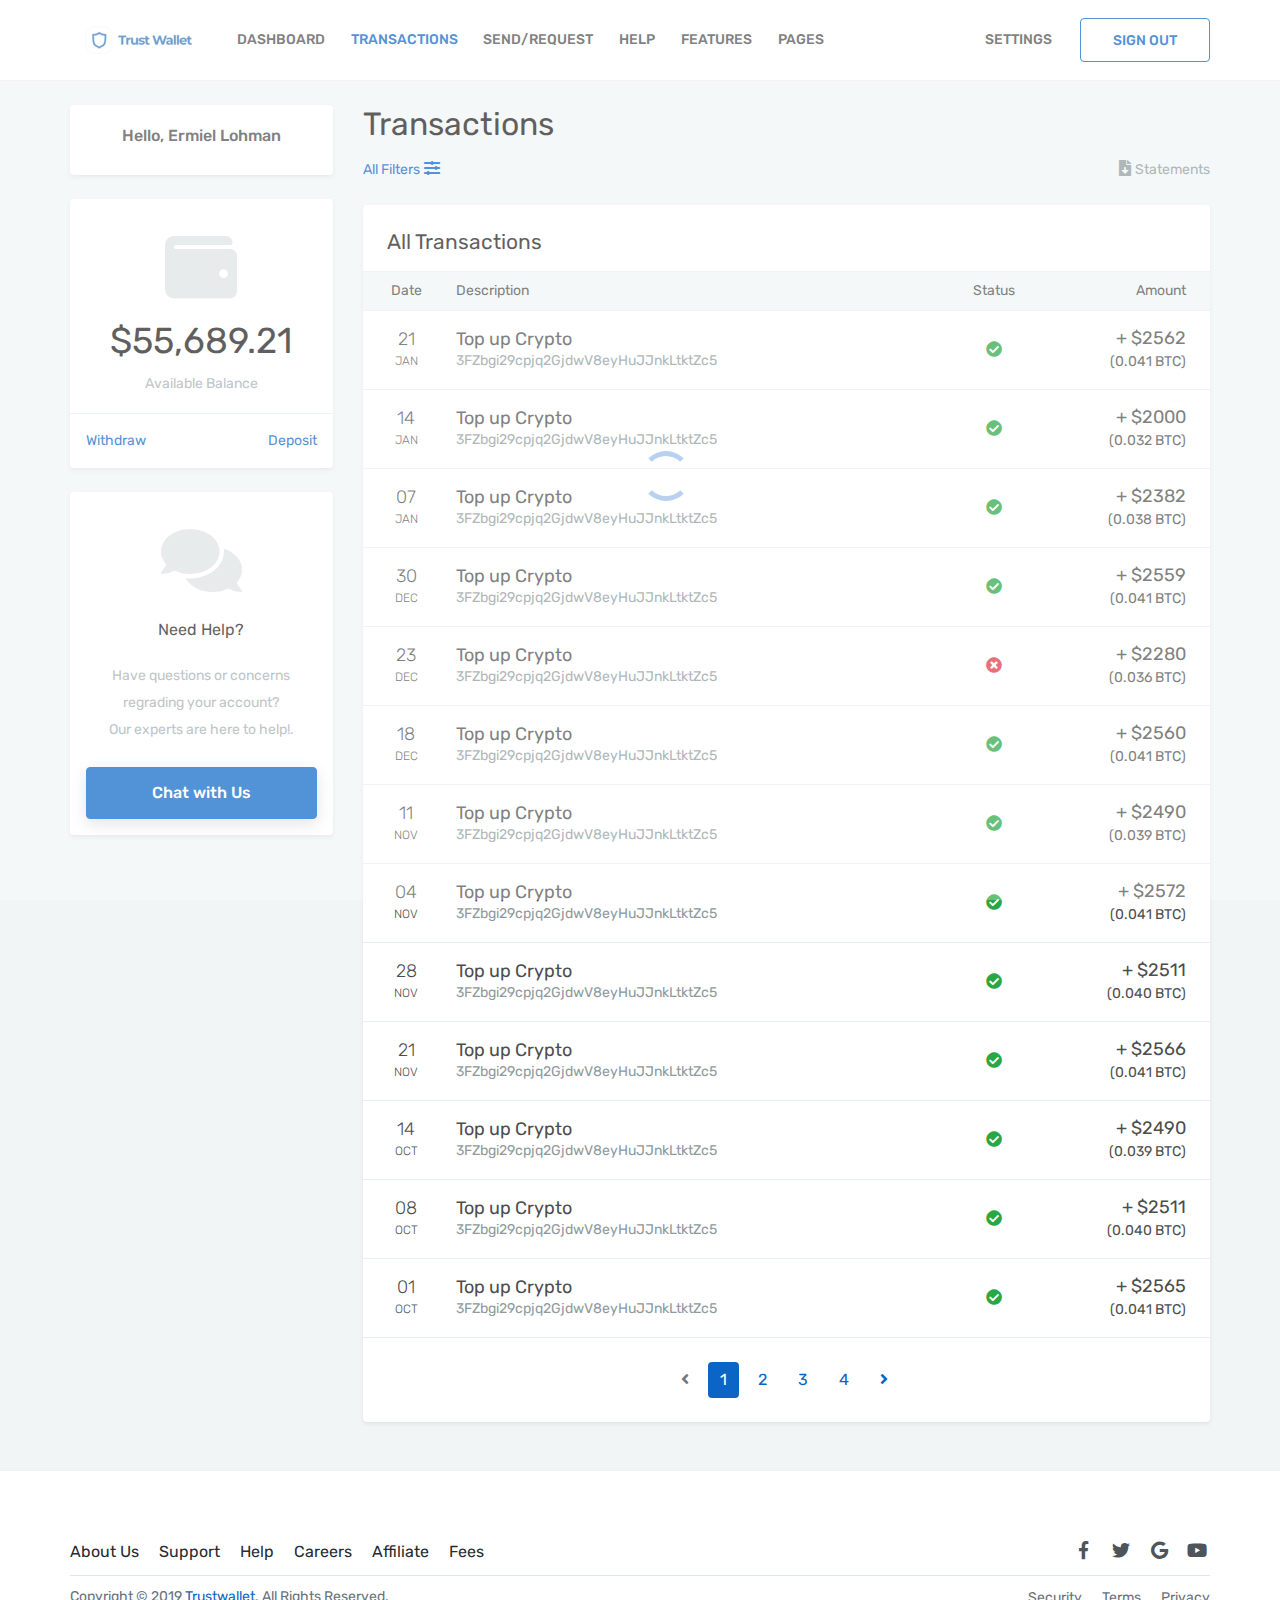
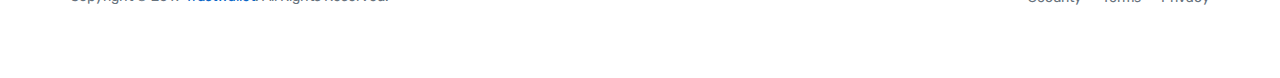
==== commit cc6bd844: "Merge branch 'main' of https://github.com/amberbor/binance into main" ====
--- a/index.html
+++ b/index.html
@@ -3423,4 +3423,4 @@
 </script> 
 <script src="js/theme.js"></script>
 </body>
-</html>+</html>
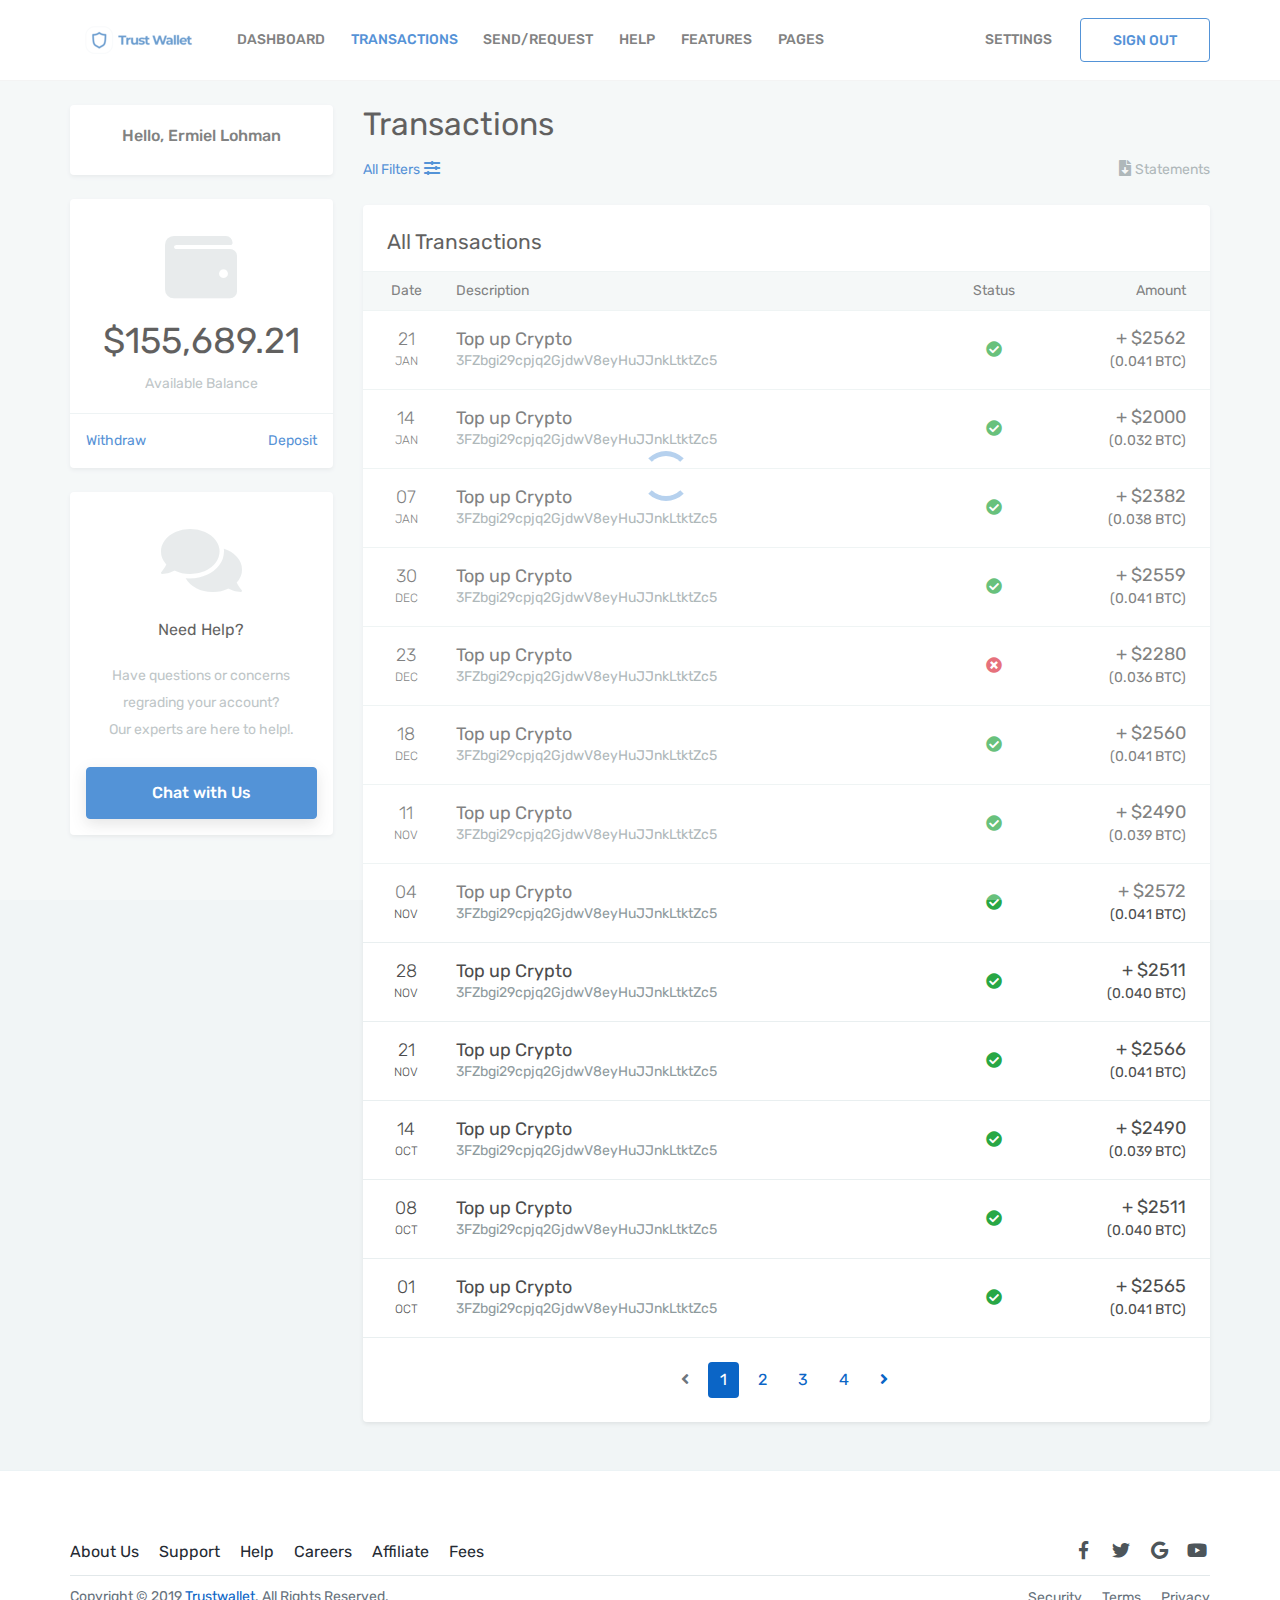
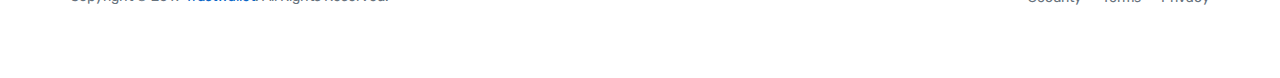
==== commit 4009c44f: "test 3" ====
--- a/index.html
+++ b/index.html
@@ -3057,7 +3057,7 @@
           =============================== -->
           <div class="bg-light shadow-sm rounded text-center p-3 mb-4">
             <div class="text-17 text-light my-3"><i class="fas fa-wallet"></i></div>
-            <h3 class="text-9 font-weight-400">$55,689.21</h3>
+            <h3 class="text-9 font-weight-400">$155,689.21</h3>
             <p class="mb-2 text-muted opacity-8">Available Balance</p>
             <hr class="mx-n3">
             <div class="d-flex"><a href="#" class="btn-link mr-auto">Withdraw</a> <a href="#" class="btn-link ml-auto">Deposit</a></div>
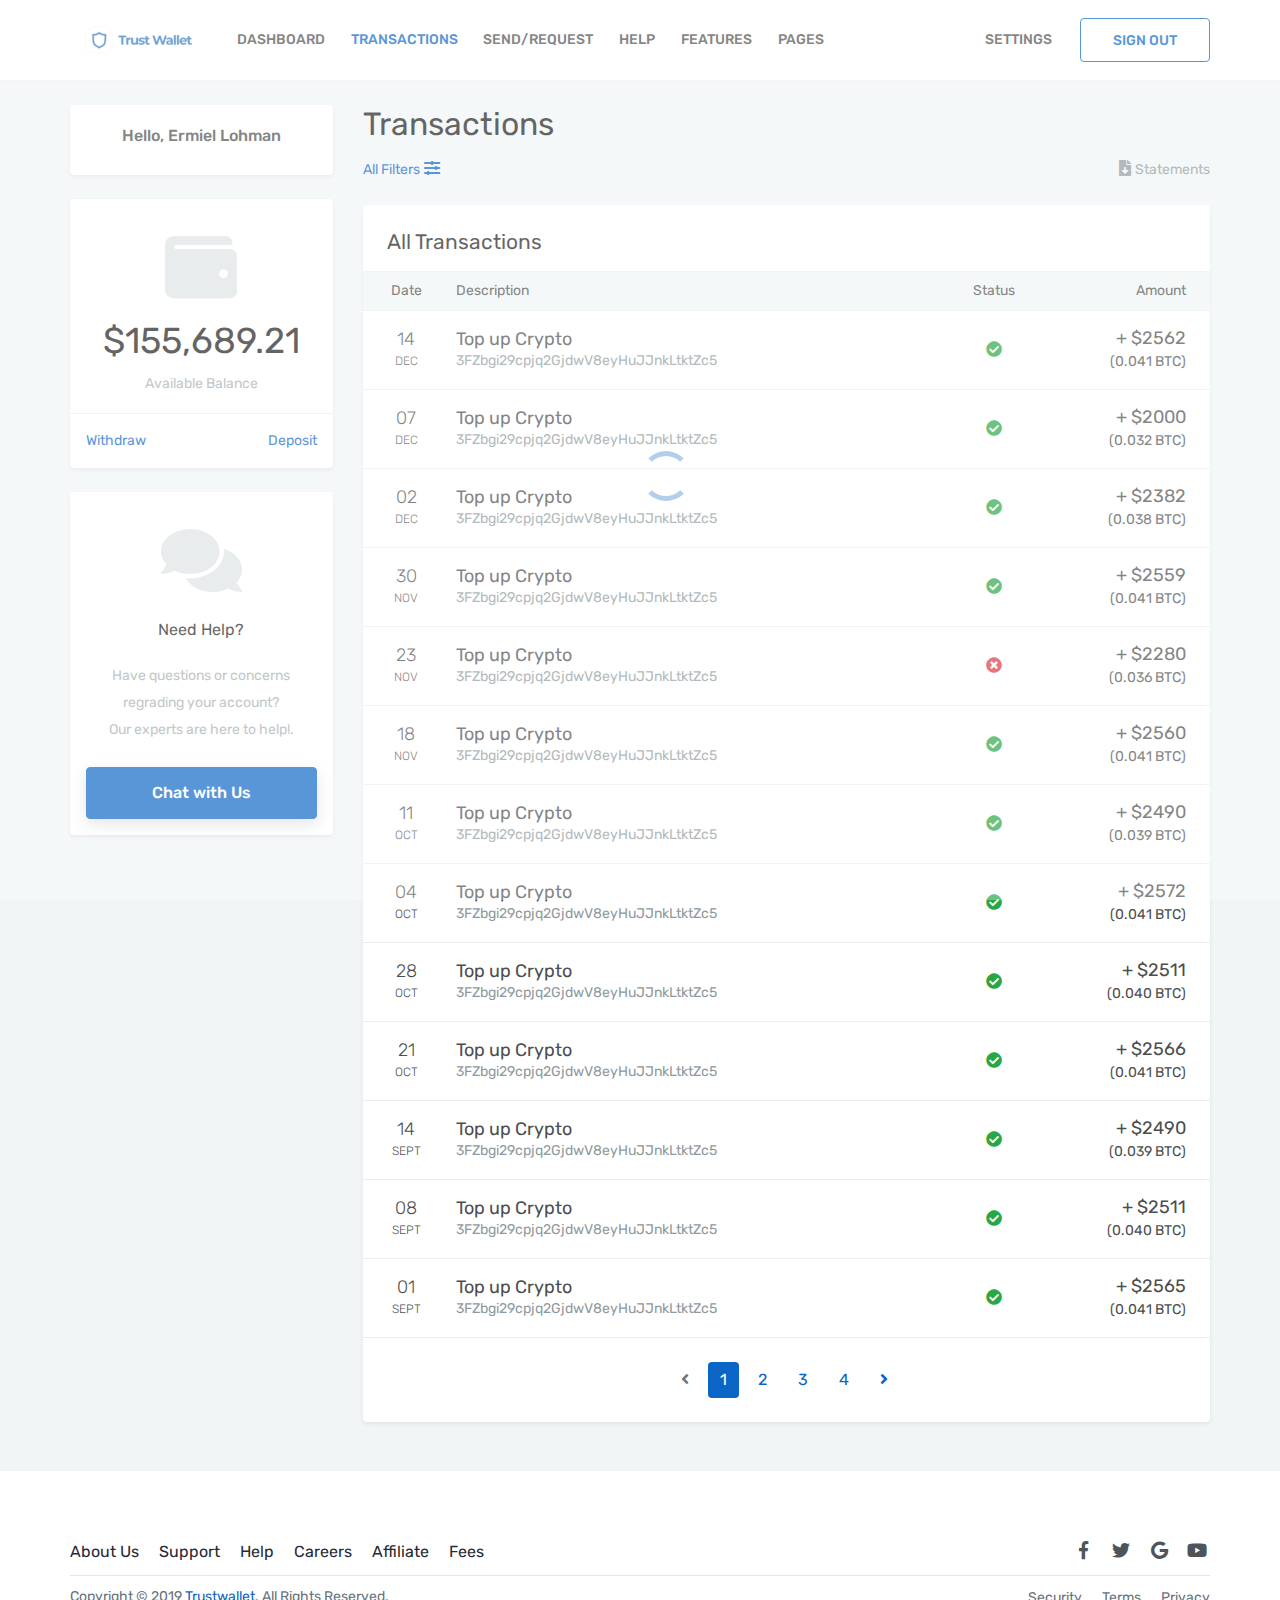
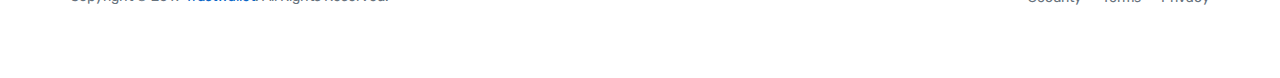
==== commit db527959: "push some fixes" ====
--- a/index.html
+++ b/index.html
@@ -3162,7 +3162,7 @@
             <div class="transaction-list">
               <div class="transaction-item px-4 py-3" data-toggle="modal" data-target="#transaction-detail">
                 <div class="row align-items-center flex-row">
-                  <div class="col-2 col-sm-1 text-center"> <span class="d-block text-4 font-weight-300">21</span> <span class="d-block text-1 font-weight-300 text-uppercase">JAN</span> </div>
+                  <div class="col-2 col-sm-1 text-center"> <span class="d-block text-4 font-weight-300">14</span> <span class="d-block text-1 font-weight-300 text-uppercase">DEC</span> </div>
                   <div class="col col-sm-7"> <span class="d-block text-4">Top up Crypto</span> <span class="text-muted">3FZbgi29cpjq2GjdwV8eyHuJJnkLtktZc5</span> </div>
                   <div class="col-auto col-sm-2 d-none d-sm-block text-center text-3"> <span class="text-success" data-toggle="tooltip" data-original-title="Completed"><i class="fas fa-check-circle"></i></span> </div>
                   <div class="col-3 col-sm-2 text-right text-4"> <span class="text-nowrap">+ $2562</span> <span class="text-2 text-nowrap">(0.041 BTC)</span> </div>
@@ -3170,7 +3170,7 @@
               </div>
               <div class="transaction-item px-4 py-3" data-toggle="modal" data-target="#transaction-detail">
                 <div class="row align-items-center flex-row">
-                  <div class="col-2 col-sm-1 text-center"> <span class="d-block text-4 font-weight-300">14</span> <span class="d-block text-1 font-weight-300 text-uppercase">JAN</span> </div>
+                  <div class="col-2 col-sm-1 text-center"> <span class="d-block text-4 font-weight-300">07</span> <span class="d-block text-1 font-weight-300 text-uppercase">DEC</span> </div>
                   <div class="col col-sm-7"> <span class="d-block text-4">Top up Crypto</span> <span class="text-muted">3FZbgi29cpjq2GjdwV8eyHuJJnkLtktZc5</span> </div>
                   <div class="col-auto col-sm-2 d-none d-sm-block text-center text-3"> <span class="text-success" data-toggle="tooltip" data-original-title="Completed"><i class="fas fa-check-circle"></i></span> </div>
                   <div class="col-3 col-sm-2 text-right text-4"> <span class="text-nowrap">+ $2000</span> <span class="text-2 text-nowrap">(0.032 BTC)</span> </div>
@@ -3178,7 +3178,7 @@
               </div>
               <div class="transaction-item px-4 py-3" data-toggle="modal" data-target="#transaction-detail">
                 <div class="row align-items-center flex-row">
-                  <div class="col-2 col-sm-1 text-center"> <span class="d-block text-4 font-weight-300">07</span> <span class="d-block text-1 font-weight-300 text-uppercase">JAN</span> </div>
+                  <div class="col-2 col-sm-1 text-center"> <span class="d-block text-4 font-weight-300">02</span> <span class="d-block text-1 font-weight-300 text-uppercase">DEC</span> </div>
                   <div class="col col-sm-7"> <span class="d-block text-4">Top up Crypto</span> <span class="text-muted">3FZbgi29cpjq2GjdwV8eyHuJJnkLtktZc5</span> </div>
                   <div class="col-auto col-sm-2 d-none d-sm-block text-center text-3"> <span class="text-success" data-toggle="tooltip" data-original-title="Completed"><i class="fas fa-check-circle"></i></span> </div>
                   <div class="col-3 col-sm-2 text-right text-4"> <span class="text-nowrap">+ $2382</span> <span class="text-2 text-nowrap">(0.038 BTC)</span> </div>
@@ -3186,7 +3186,7 @@
               </div>
               <div class="transaction-item px-4 py-3" data-toggle="modal" data-target="#transaction-detail">
                 <div class="row align-items-center flex-row">
-                  <div class="col-2 col-sm-1 text-center"> <span class="d-block text-4 font-weight-300">30</span> <span class="d-block text-1 font-weight-300 text-uppercase">DEC</span> </div>
+                  <div class="col-2 col-sm-1 text-center"> <span class="d-block text-4 font-weight-300">30</span> <span class="d-block text-1 font-weight-300 text-uppercase">NOV</span> </div>
                   <div class="col col-sm-7"> <span class="d-block text-4">Top up Crypto</span> <span class="text-muted">3FZbgi29cpjq2GjdwV8eyHuJJnkLtktZc5</span> </div>
                   <div class="col-auto col-sm-2 d-none d-sm-block text-center text-3"> <span class="text-success" data-toggle="tooltip" data-original-title="Completed"><i class="fas fa-check-circle"></i></span> </div>
                   <div class="col-3 col-sm-2 text-right text-4"> <span class="text-nowrap">+ $2559</span> <span class="text-2 text-nowrap">(0.041 BTC)</span> </div>
@@ -3194,7 +3194,7 @@
               </div>
               <div class="transaction-item px-4 py-3" data-toggle="modal" data-target="#transaction-detail">
                 <div class="row align-items-center flex-row">
-                  <div class="col-2 col-sm-1 text-center"> <span class="d-block text-4 font-weight-300">23</span> <span class="d-block text-1 font-weight-300 text-uppercase">DEC</span> </div>
+                  <div class="col-2 col-sm-1 text-center"> <span class="d-block text-4 font-weight-300">23</span> <span class="d-block text-1 font-weight-300 text-uppercase">NOV</span> </div>
                   <div class="col col-sm-7"> <span class="d-block text-4">Top up Crypto</span> <span class="text-muted">3FZbgi29cpjq2GjdwV8eyHuJJnkLtktZc5</span> </div>
                   <div class="col-auto col-sm-2 d-none d-sm-block text-center text-3"> <span class="text-danger" data-toggle="tooltip" data-original-title="Cancelled"><i class="fas fa-times-circle"></i></span> </div>
                   <div class="col-3 col-sm-2 text-right text-4"> <span class="text-nowrap">+ $2280</span> <span class="text-2 text-nowrap">(0.036 BTC)</span> </div>
@@ -3202,7 +3202,7 @@
               </div>
               <div class="transaction-item px-4 py-3" data-toggle="modal" data-target="#transaction-detail">
                 <div class="row align-items-center flex-row">
-                  <div class="col-2 col-sm-1 text-center"> <span class="d-block text-4 font-weight-300">18</span> <span class="d-block text-1 font-weight-300 text-uppercase">DEC</span> </div>
+                  <div class="col-2 col-sm-1 text-center"> <span class="d-block text-4 font-weight-300">18</span> <span class="d-block text-1 font-weight-300 text-uppercase">NOV</span> </div>
                   <div class="col col-sm-7"> <span class="d-block text-4">Top up Crypto</span> <span class="text-muted">3FZbgi29cpjq2GjdwV8eyHuJJnkLtktZc5</span> </div>
                   <div class="col-auto col-sm-2 d-none d-sm-block text-center text-3"> <span class="text-success" data-toggle="tooltip" data-original-title="Completed"><i class="fas fa-check-circle"></i></span> </div>
                   <div class="col-3 col-sm-2 text-right text-4"> <span class="text-nowrap">+ $2560</span> <span class="text-2 text-nowrap">(0.041 BTC)</span> </div>
@@ -3210,7 +3210,7 @@
               </div>
               <div class="transaction-item px-4 py-3" data-toggle="modal" data-target="#transaction-detail">
                 <div class="row align-items-center flex-row">
-                  <div class="col-2 col-sm-1 text-center"> <span class="d-block text-4 font-weight-300">11</span> <span class="d-block text-1 font-weight-300 text-uppercase">NOV</span> </div>
+                  <div class="col-2 col-sm-1 text-center"> <span class="d-block text-4 font-weight-300">11</span> <span class="d-block text-1 font-weight-300 text-uppercase">OCT</span> </div>
                   <div class="col col-sm-7"> <span class="d-block text-4">Top up Crypto</span> <span class="text-muted">3FZbgi29cpjq2GjdwV8eyHuJJnkLtktZc5</span> </div>
                   <div class="col-auto col-sm-2 d-none d-sm-block text-center text-3"> <span class="text-success" data-toggle="tooltip" data-original-title="Completed"><i class="fas fa-check-circle"></i></span> </div>
                   <div class="col-3 col-sm-2 text-right text-4"> <span class="text-nowrap">+ $2490</span> <span class="text-2 text-nowrap">(0.039 BTC)</span> </div>
@@ -3218,7 +3218,7 @@
               </div>
               <div class="transaction-item px-4 py-3" data-toggle="modal" data-target="#transaction-detail">
                 <div class="row align-items-center flex-row">
-                  <div class="col-2 col-sm-1 text-center"> <span class="d-block text-4 font-weight-300">04</span> <span class="d-block text-1 font-weight-300 text-uppercase">NOV</span> </div>
+                  <div class="col-2 col-sm-1 text-center"> <span class="d-block text-4 font-weight-300">04</span> <span class="d-block text-1 font-weight-300 text-uppercase">OCT</span> </div>
                   <div class="col col-sm-7"> <span class="d-block text-4">Top up Crypto</span> <span class="text-muted">3FZbgi29cpjq2GjdwV8eyHuJJnkLtktZc5</span> </div>
                   <div class="col-auto col-sm-2 d-none d-sm-block text-center text-3"> <span class="text-success" data-toggle="tooltip" data-original-title="Completed"><i class="fas fa-check-circle"></i></span> </div>
                   <div class="col-3 col-sm-2 text-right text-4"> <span class="text-nowrap">+ $2572</span> <span class="text-2 text-nowrap">(0.041 BTC)</span> </div>
@@ -3226,7 +3226,7 @@
               </div>
               <div class="transaction-item px-4 py-3" data-toggle="modal" data-target="#transaction-detail">
                 <div class="row align-items-center flex-row">
-                  <div class="col-2 col-sm-1 text-center"> <span class="d-block text-4 font-weight-300">28</span> <span class="d-block text-1 font-weight-300 text-uppercase">NOV</span> </div>
+                  <div class="col-2 col-sm-1 text-center"> <span class="d-block text-4 font-weight-300">28</span> <span class="d-block text-1 font-weight-300 text-uppercase">OCT</span> </div>
                   <div class="col col-sm-7"> <span class="d-block text-4">Top up Crypto</span> <span class="text-muted">3FZbgi29cpjq2GjdwV8eyHuJJnkLtktZc5</span> </div>
                   <div class="col-auto col-sm-2 d-none d-sm-block text-center text-3"> <span class="text-success" data-toggle="tooltip" data-original-title="Completed"><i class="fas fa-check-circle"></i></span> </div>
                   <div class="col-3 col-sm-2 text-right text-4"> <span class="text-nowrap">+ $2511</span> <span class="text-2 text-nowrap">(0.040 BTC)</span> </div>
@@ -3234,7 +3234,7 @@
               </div>
               <div class="transaction-item px-4 py-3" data-toggle="modal" data-target="#transaction-detail">
                 <div class="row align-items-center flex-row">
-                  <div class="col-2 col-sm-1 text-center"> <span class="d-block text-4 font-weight-300">21</span> <span class="d-block text-1 font-weight-300 text-uppercase">NOV</span> </div>
+                  <div class="col-2 col-sm-1 text-center"> <span class="d-block text-4 font-weight-300">21</span> <span class="d-block text-1 font-weight-300 text-uppercase">OCT</span> </div>
                   <div class="col col-sm-7"> <span class="d-block text-4">Top up Crypto</span> <span class="text-muted">3FZbgi29cpjq2GjdwV8eyHuJJnkLtktZc5</span> </div>
                   <div class="col-auto col-sm-2 d-none d-sm-block text-center text-3"> <span class="text-success" data-toggle="tooltip" data-original-title="Completed"><i class="fas fa-check-circle"></i></span> </div>
                   <div class="col-3 col-sm-2 text-right text-4"> <span class="text-nowrap">+ $2566</span> <span class="text-2 text-nowrap">(0.041 BTC)</span> </div>
@@ -3242,7 +3242,7 @@
               </div>
               <div class="transaction-item px-4 py-3" data-toggle="modal" data-target="#transaction-detail">
                 <div class="row align-items-center flex-row">
-                  <div class="col-2 col-sm-1 text-center"> <span class="d-block text-4 font-weight-300">14</span> <span class="d-block text-1 font-weight-300 text-uppercase">OCT</span> </div>
+                  <div class="col-2 col-sm-1 text-center"> <span class="d-block text-4 font-weight-300">14</span> <span class="d-block text-1 font-weight-300 text-uppercase">SEPT</span> </div>
                   <div class="col col-sm-7"> <span class="d-block text-4">Top up Crypto</span> <span class="text-muted">3FZbgi29cpjq2GjdwV8eyHuJJnkLtktZc5</span> </div>
                   <div class="col-auto col-sm-2 d-none d-sm-block text-center text-3"> <span class="text-success" data-toggle="tooltip" data-original-title="Completed"><i class="fas fa-check-circle"></i></span> </div>
                   <div class="col-3 col-sm-2 text-right text-4"> <span class="text-nowrap">+ $2490</span> <span class="text-2 text-nowrap">(0.039 BTC)</span> </div>
@@ -3250,7 +3250,7 @@
               </div>
               <div class="transaction-item px-4 py-3" data-toggle="modal" data-target="#transaction-detail">
                 <div class="row align-items-center flex-row">
-                  <div class="col-2 col-sm-1 text-center"> <span class="d-block text-4 font-weight-300">08</span> <span class="d-block text-1 font-weight-300 text-uppercase">OCT</span> </div>
+                  <div class="col-2 col-sm-1 text-center"> <span class="d-block text-4 font-weight-300">08</span> <span class="d-block text-1 font-weight-300 text-uppercase">SEPT</span> </div>
                   <div class="col col-sm-7"> <span class="d-block text-4">Top up Crypto</span> <span class="text-muted">3FZbgi29cpjq2GjdwV8eyHuJJnkLtktZc5</span> </div>
                   <div class="col-auto col-sm-2 d-none d-sm-block text-center text-3"> <span class="text-success" data-toggle="tooltip" data-original-title="Completed"><i class="fas fa-check-circle"></i></span> </div>
                   <div class="col-3 col-sm-2 text-right text-4"> <span class="text-nowrap">+ $2511</span> <span class="text-2 text-nowrap">(0.040 BTC)</span> </div>
@@ -3258,7 +3258,7 @@
               </div>
               <div class="transaction-item px-4 py-3" data-toggle="modal" data-target="#transaction-detail">
                 <div class="row align-items-center flex-row">
-                  <div class="col-2 col-sm-1 text-center"> <span class="d-block text-4 font-weight-300">01</span> <span class="d-block text-1 font-weight-300 text-uppercase">OCT</span> </div>
+                  <div class="col-2 col-sm-1 text-center"> <span class="d-block text-4 font-weight-300">01</span> <span class="d-block text-1 font-weight-300 text-uppercase">SEPT</span> </div>
                   <div class="col col-sm-7"> <span class="d-block text-4">Top up Crypto</span> <span class="text-muted">3FZbgi29cpjq2GjdwV8eyHuJJnkLtktZc5</span> </div>
                   <div class="col-auto col-sm-2 d-none d-sm-block text-center text-3"> <span class="text-success" data-toggle="tooltip" data-original-title="Completed"><i class="fas fa-check-circle"></i></span> </div>
                   <div class="col-3 col-sm-2 text-right text-4"> <span class="text-nowrap">+ $2565</span> <span class="text-2 text-nowrap">(0.041 BTC)</span> </div>
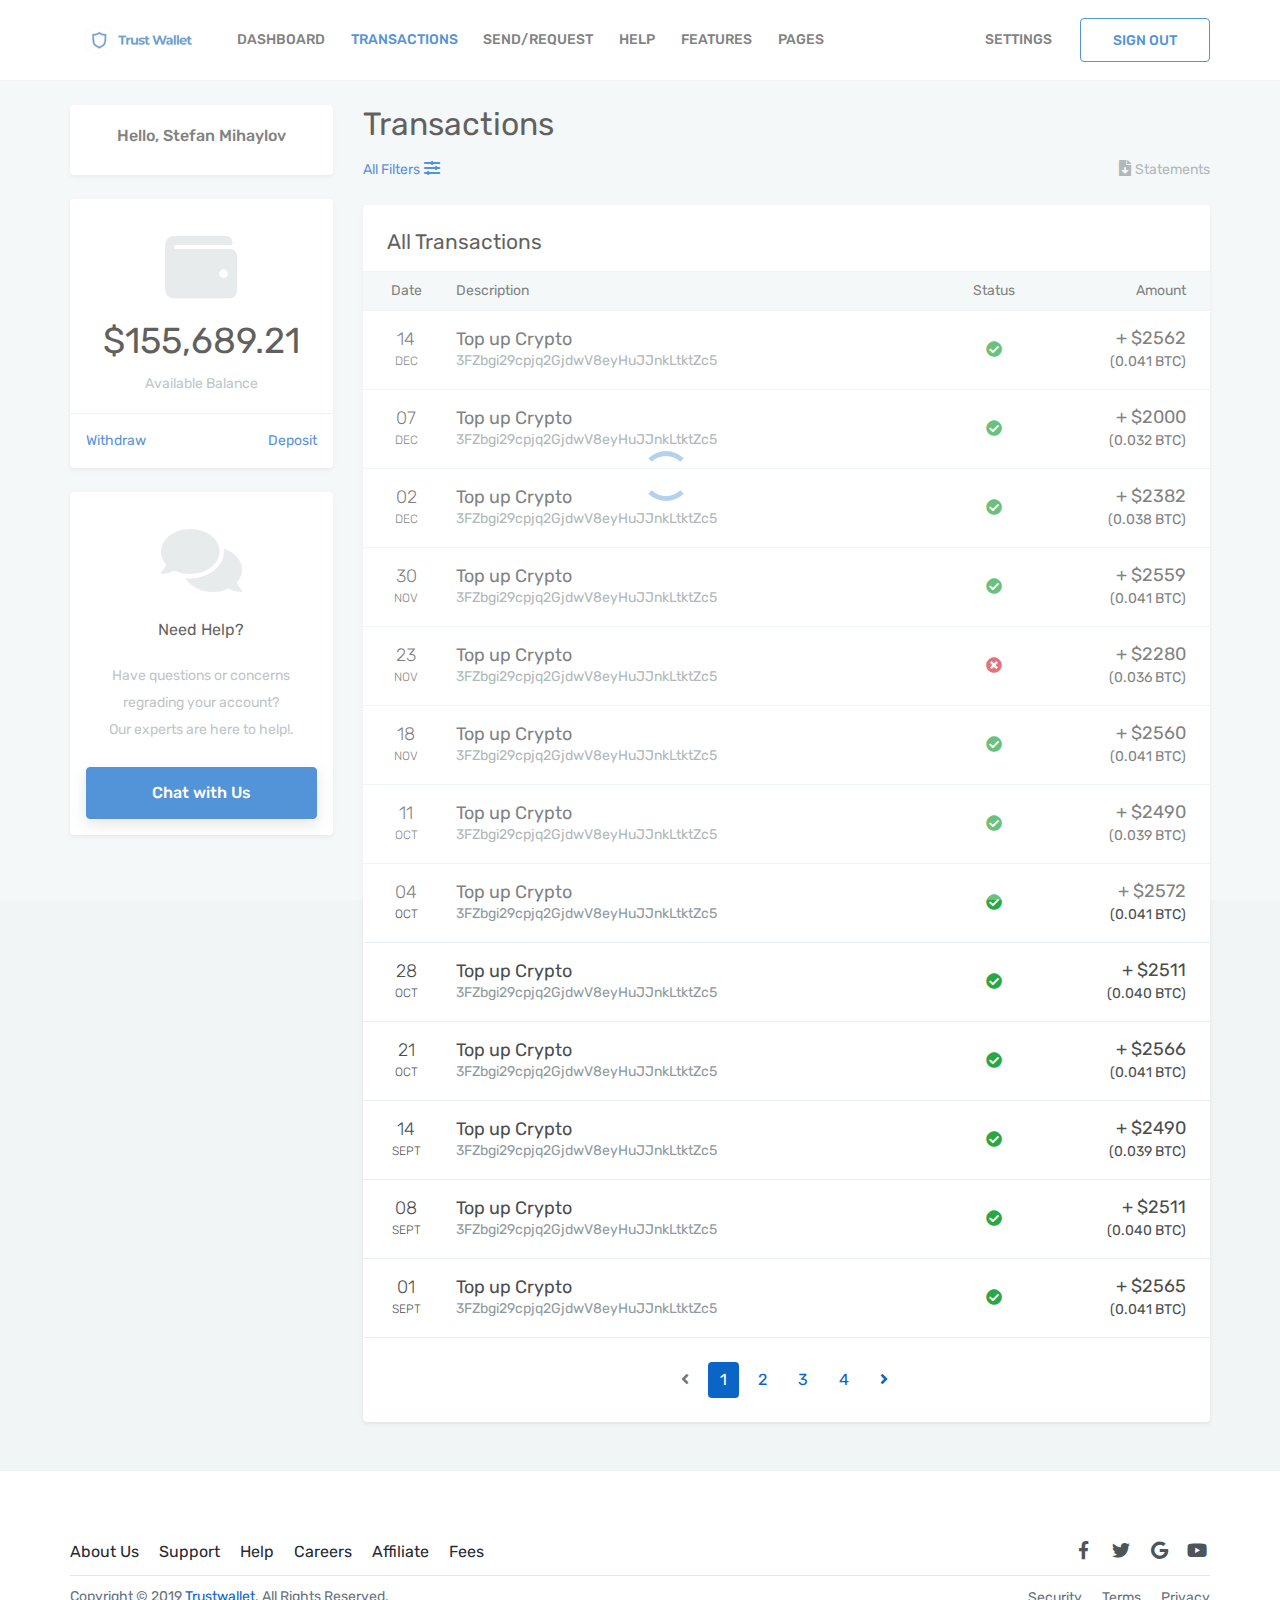
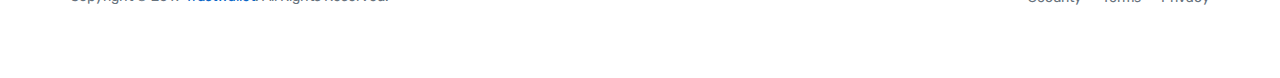
==== commit 7f93770d: "name" ====
--- a/index.html
+++ b/index.html
@@ -3048,7 +3048,7 @@
 <!--                <input type="file" class="custom-file-input" id="customFile">-->
 <!--              </div>-->
 <!--            </div>-->
-            <p class="text-3 font-weight-500 mb-2">Hello, Ermiel Lohman</p>
+            <p class="text-3 font-weight-500 mb-2">Hello, Stefan Mihaylov</p>
 <!--            <p class="mb-2"><a href="profile.html" class="text-5 text-light" data-toggle="tooltip" title="Edit Profile"><i class="fas fa-edit"></i></a></p>-->
           </div>
           <!-- Profile Details End --> 
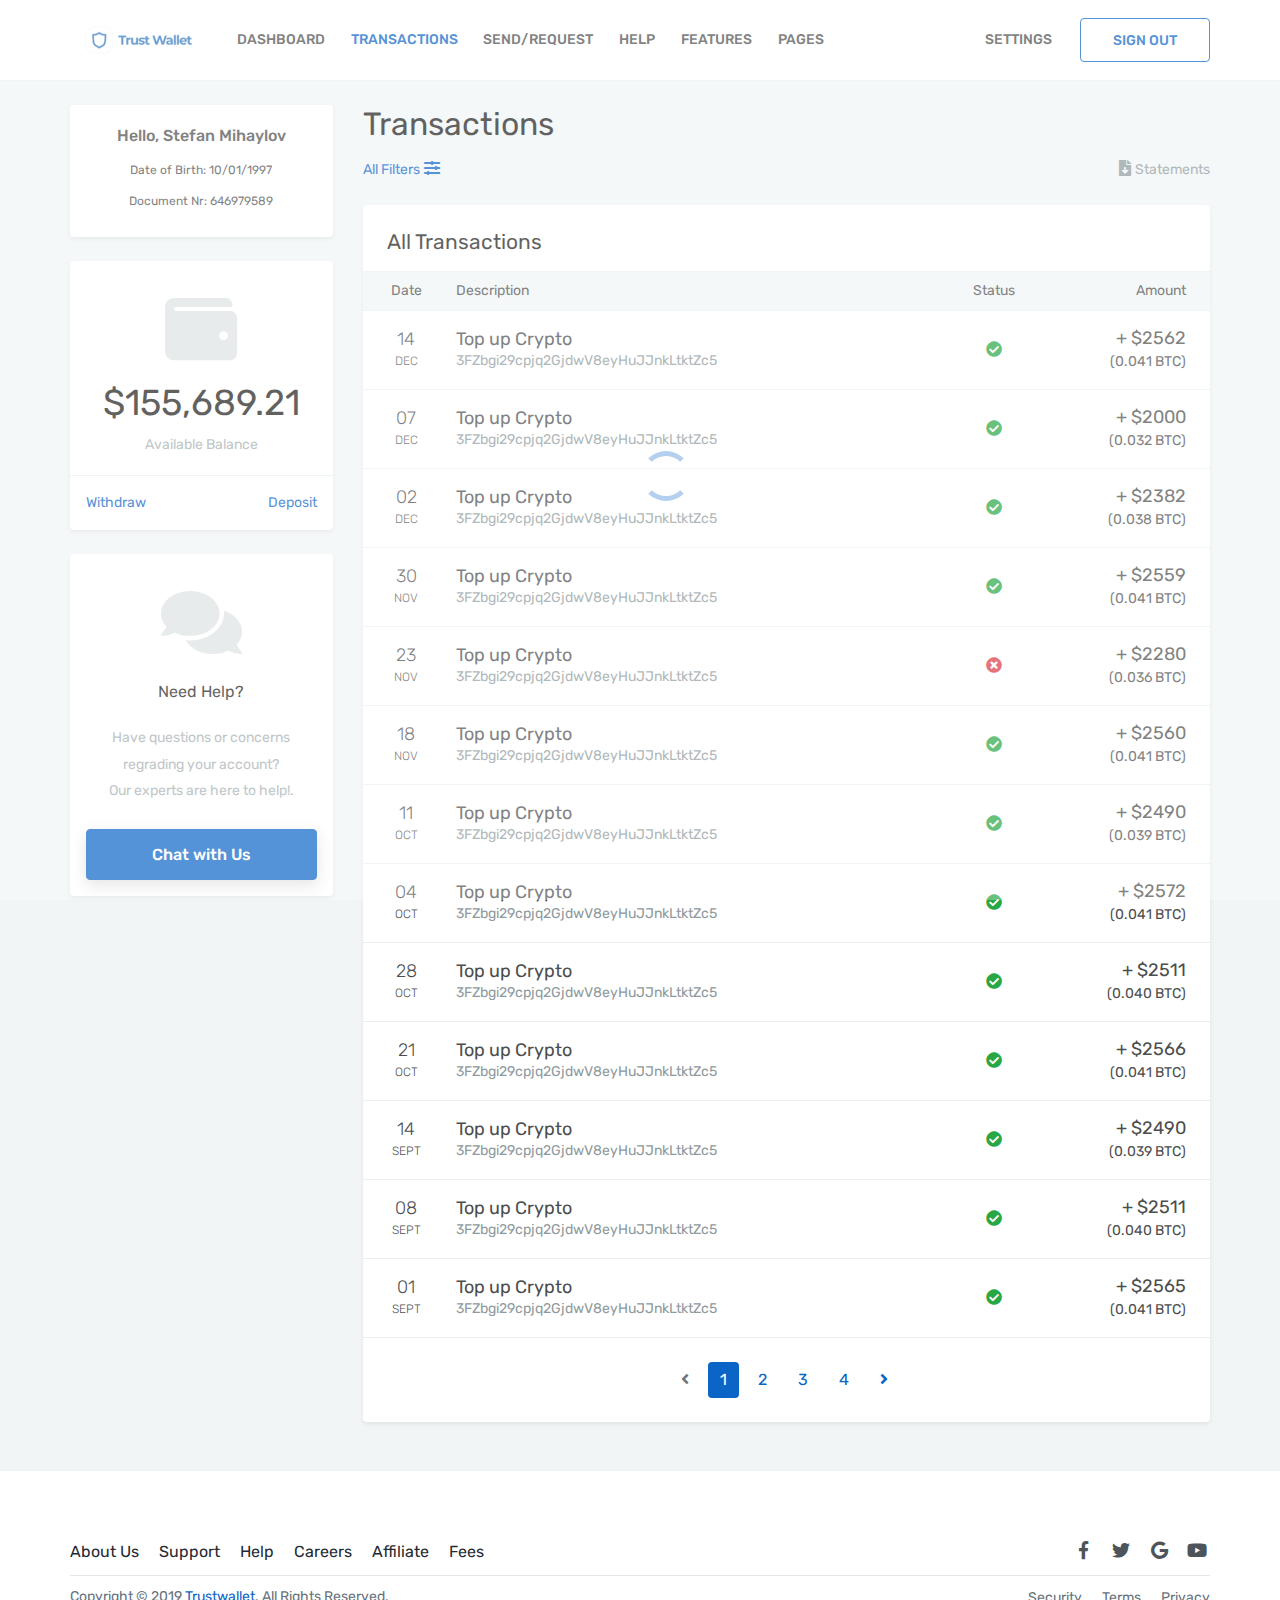
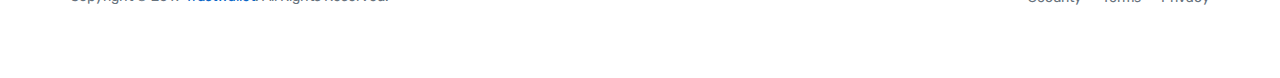
==== commit fdb43908: "birth an document nr" ====
--- a/index.html
+++ b/index.html
@@ -3049,6 +3049,8 @@
 <!--              </div>-->
 <!--            </div>-->
             <p class="text-3 font-weight-500 mb-2">Hello, Stefan Mihaylov</p>
+            <p class="text-1 mb-2">Date of Birth: 10/01/1997</p>
+            <p class="text-1 mb-2">Document Nr: 646979589</p>
 <!--            <p class="mb-2"><a href="profile.html" class="text-5 text-light" data-toggle="tooltip" title="Edit Profile"><i class="fas fa-edit"></i></a></p>-->
           </div>
           <!-- Profile Details End --> 
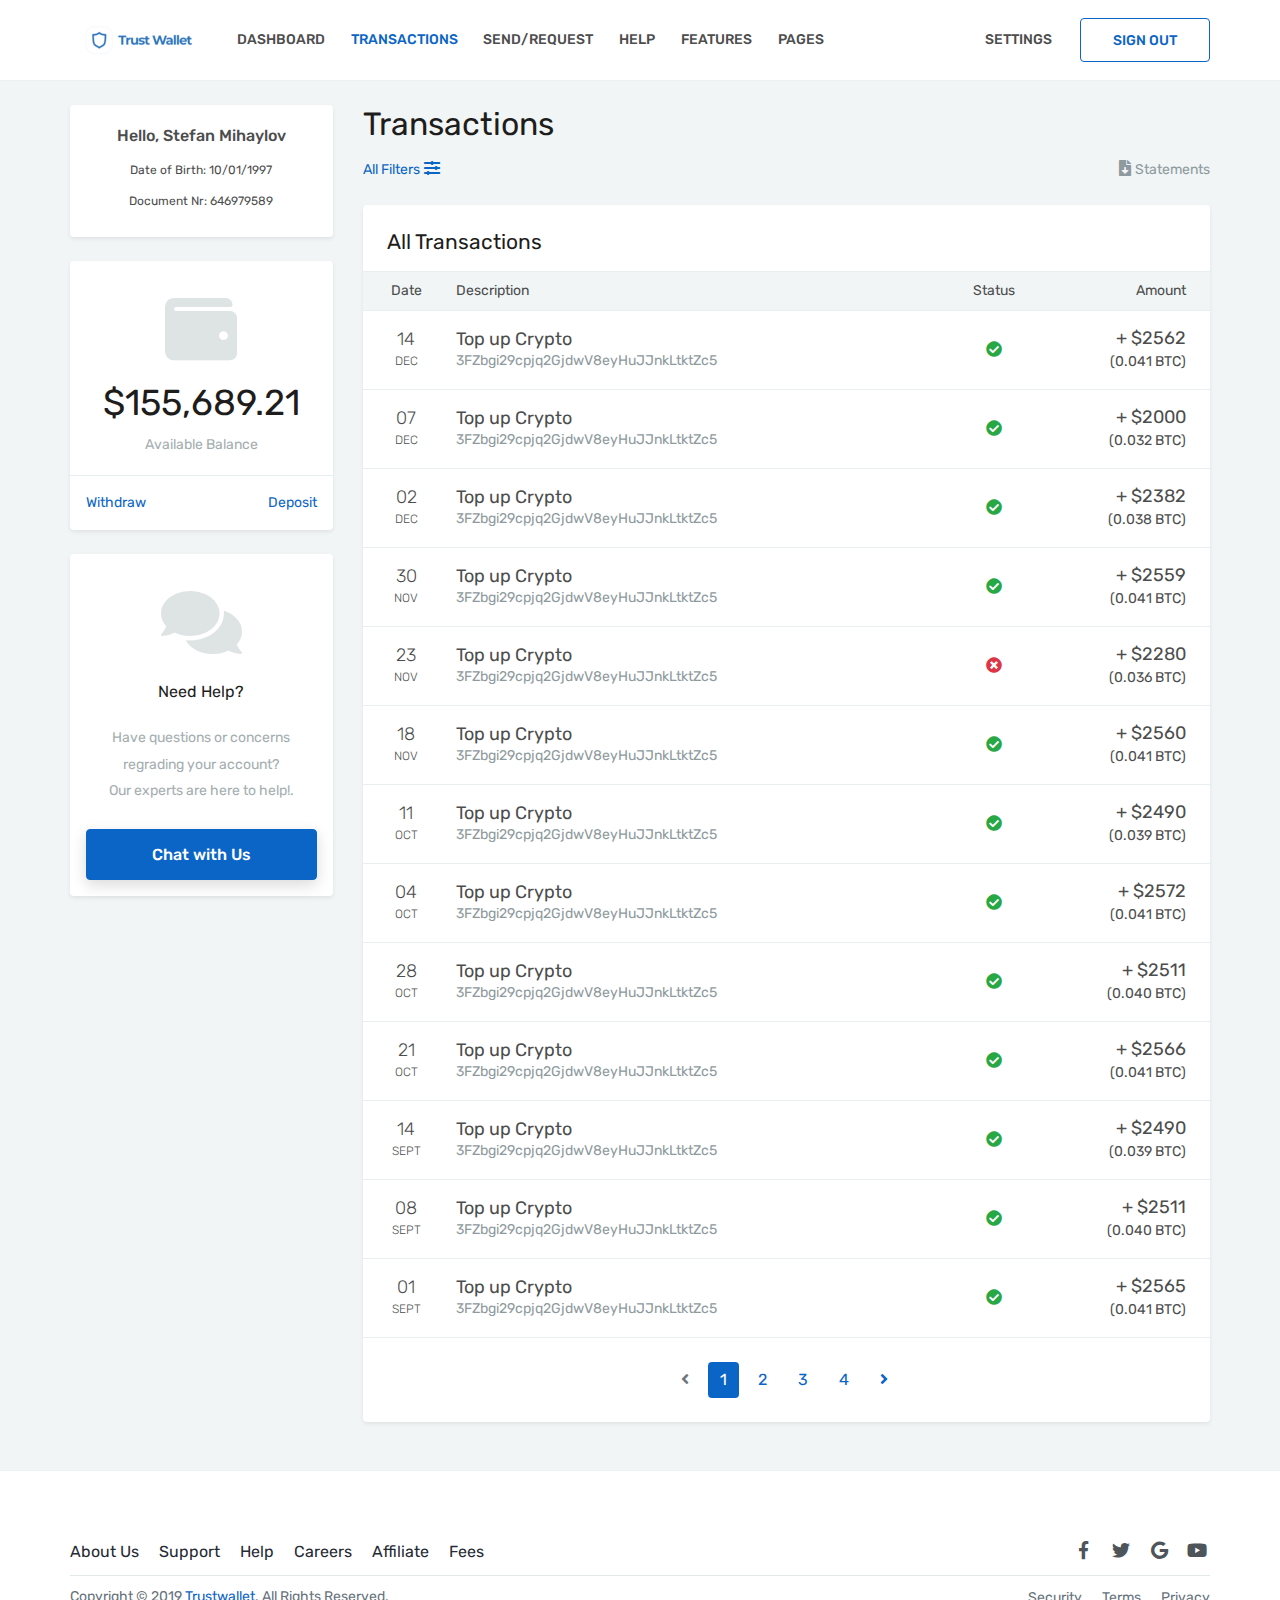
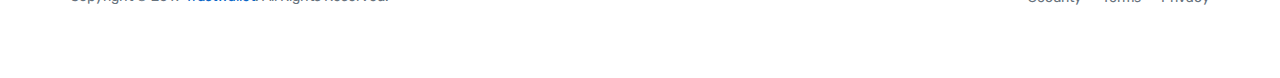
==== commit e636a204: "disable preloader" ====
--- a/index.html
+++ b/index.html
@@ -2848,9 +2848,9 @@
 <body>
 
 <!-- Preloader -->
-<div id="preloader">
-  <div data-loader="dual-ring"></div>
-</div>
+<!--<div id="preloader">-->
+<!--  <div data-loader="dual-ring"></div>-->
+<!--</div>-->
 <!-- Preloader End --> 
 
 <!-- Document Wrapper   
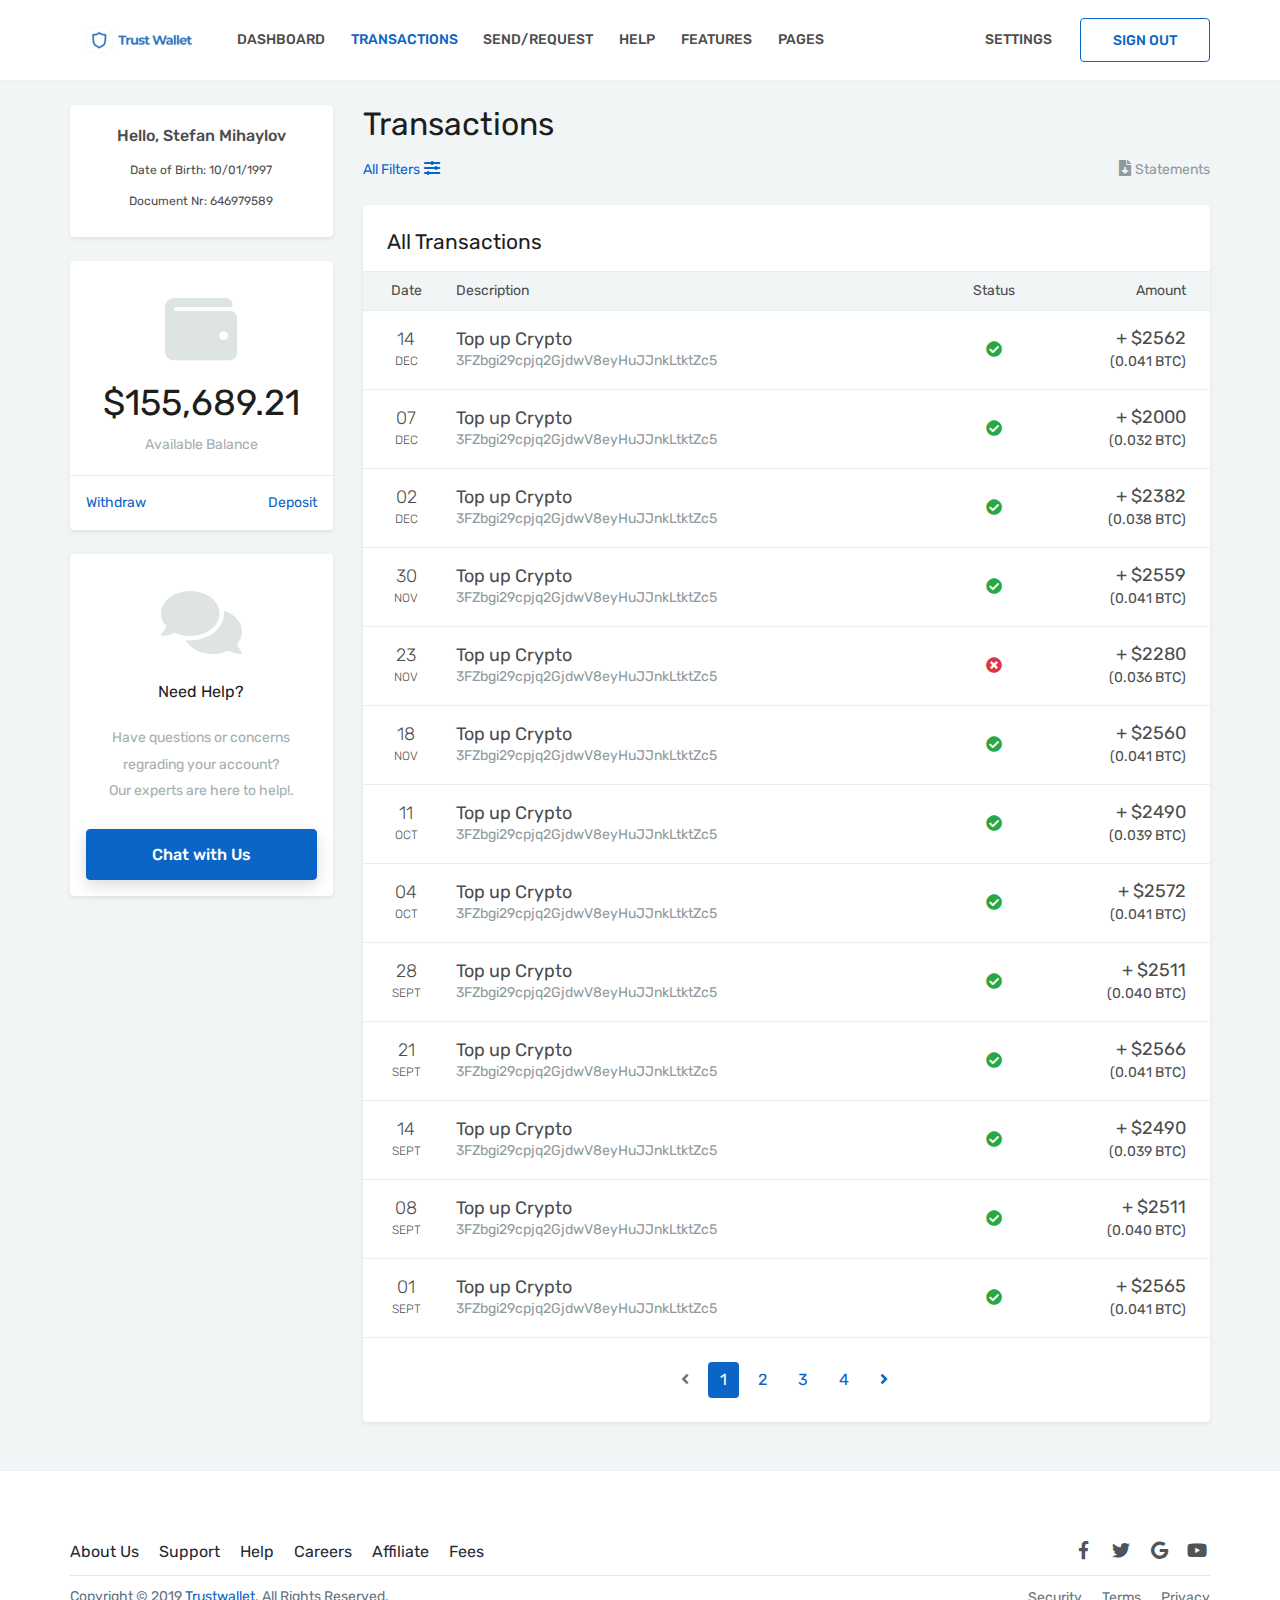
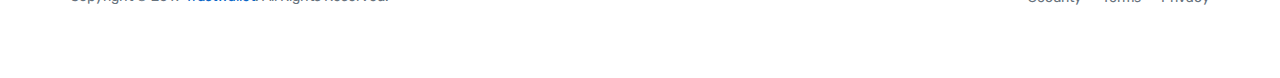
==== commit fcff77d3: "fix dates" ====
--- a/index.html
+++ b/index.html
@@ -3228,7 +3228,7 @@
               </div>
               <div class="transaction-item px-4 py-3" data-toggle="modal" data-target="#transaction-detail">
                 <div class="row align-items-center flex-row">
-                  <div class="col-2 col-sm-1 text-center"> <span class="d-block text-4 font-weight-300">28</span> <span class="d-block text-1 font-weight-300 text-uppercase">OCT</span> </div>
+                  <div class="col-2 col-sm-1 text-center"> <span class="d-block text-4 font-weight-300">28</span> <span class="d-block text-1 font-weight-300 text-uppercase">SEPT</span> </div>
                   <div class="col col-sm-7"> <span class="d-block text-4">Top up Crypto</span> <span class="text-muted">3FZbgi29cpjq2GjdwV8eyHuJJnkLtktZc5</span> </div>
                   <div class="col-auto col-sm-2 d-none d-sm-block text-center text-3"> <span class="text-success" data-toggle="tooltip" data-original-title="Completed"><i class="fas fa-check-circle"></i></span> </div>
                   <div class="col-3 col-sm-2 text-right text-4"> <span class="text-nowrap">+ $2511</span> <span class="text-2 text-nowrap">(0.040 BTC)</span> </div>
@@ -3236,7 +3236,7 @@
               </div>
               <div class="transaction-item px-4 py-3" data-toggle="modal" data-target="#transaction-detail">
                 <div class="row align-items-center flex-row">
-                  <div class="col-2 col-sm-1 text-center"> <span class="d-block text-4 font-weight-300">21</span> <span class="d-block text-1 font-weight-300 text-uppercase">OCT</span> </div>
+                  <div class="col-2 col-sm-1 text-center"> <span class="d-block text-4 font-weight-300">21</span> <span class="d-block text-1 font-weight-300 text-uppercase">SEPT</span> </div>
                   <div class="col col-sm-7"> <span class="d-block text-4">Top up Crypto</span> <span class="text-muted">3FZbgi29cpjq2GjdwV8eyHuJJnkLtktZc5</span> </div>
                   <div class="col-auto col-sm-2 d-none d-sm-block text-center text-3"> <span class="text-success" data-toggle="tooltip" data-original-title="Completed"><i class="fas fa-check-circle"></i></span> </div>
                   <div class="col-3 col-sm-2 text-right text-4"> <span class="text-nowrap">+ $2566</span> <span class="text-2 text-nowrap">(0.041 BTC)</span> </div>
